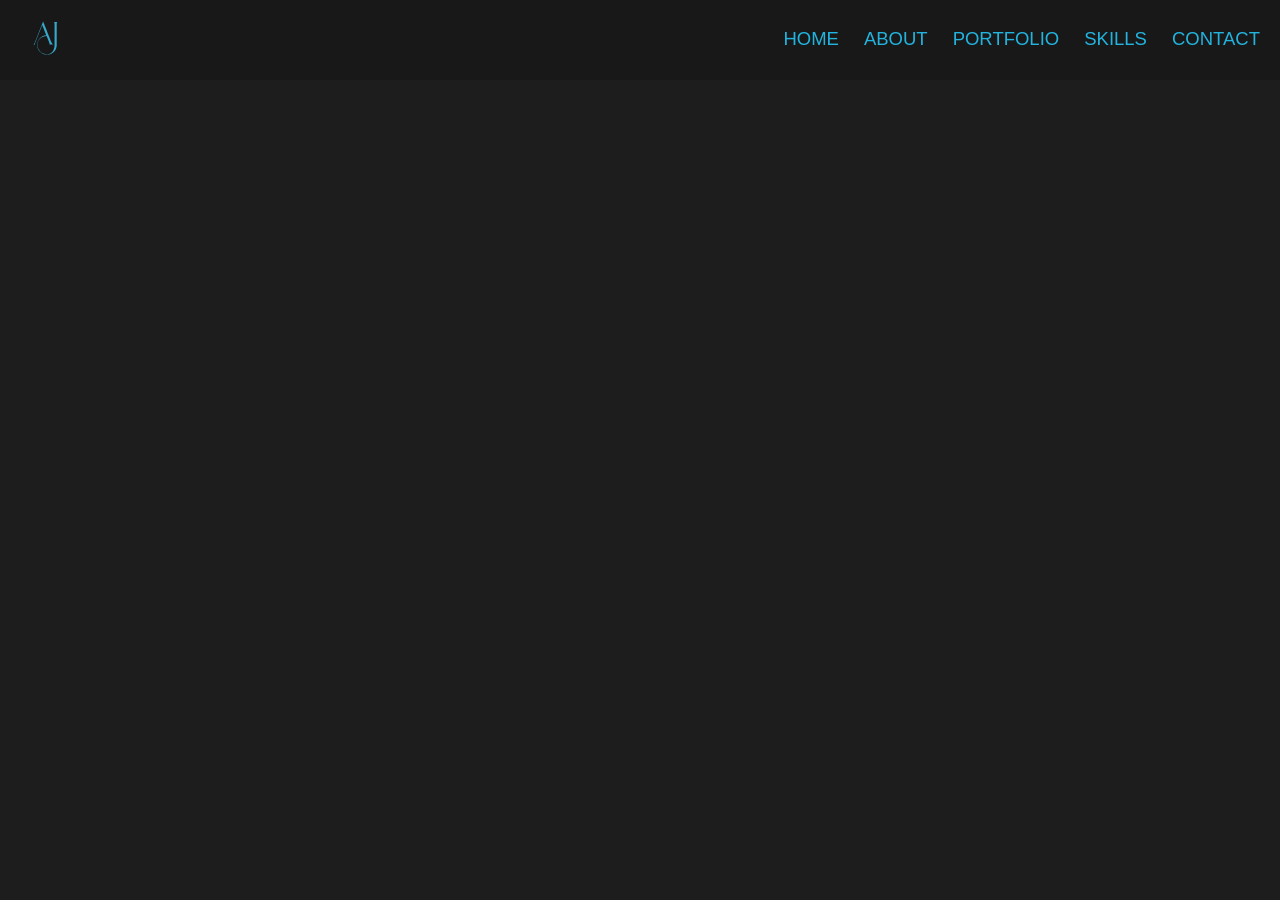
==== index.html @ 7eaf27fd "Update portfolio" ====
<!doctype html><html lang="en"><head><meta charset="utf-8"/><link rel="icon" href="/logo.svg"/><meta name="viewport" content="width=device-width,initial-scale=1"/><meta name="theme-color" content="#000000"/><meta name="description" content="Web site created using React"/><title>Ajrass Porfolio</title><script defer="defer" src="/static/js/main.6102c39d.js"></script><link href="/static/css/main.7b707c61.css" rel="stylesheet"></head><body><noscript>You need to enable JavaScript to run this app.</noscript><div id="root"></div></body></html>
---- static/css/main.7b707c61.css ----
@import url(https://fonts.googleapis.com/css2?family=Roboto+Slab:wght@500&display=swap);:root{--theme-backgroung-color:#1d1d1d;--theme-main-color:#23b3df;--theme-sub-text-color:#fff;--theme-nav-background-color:#181818}*{box-sizing:border-box;font-family:Roboto,sans-serif;margin:0;padding:0;scroll-behavior:smooth}html{font-size:62.5%}body,html{height:100%}body{background:#1d1d1d;background:var(--theme-backgroung-color)}#root{height:100%}.home{align-items:center;flex-direction:column;height:100%;position:relative}.home,.home__text-wrapper{display:flex;justify-content:center}.home__text-wrapper h1{animation:typingEffectAnimation 2.5s steps(30);color:var(--theme-main-color);font-size:8rem;font-weight:500;line-height:10rem;margin:0;overflow:hidden;position:relative;white-space:nowrap}.home__contact-me{display:flex;justify-content:center;margin-top:15px}.home__contact-me button{background:#0000;border:1.5px solid var(--theme-main-color);border-radius:4px;color:var(--theme-main-color);cursor:pointer;font-size:2rem;font-weight:500;padding:10px 70px}.home__contact-me button:hover{background:var(--theme-main-color);color:#000}@media only screen and (max-width:550px){.home__text-wrapper h1{font-size:3rem;line-height:5rem}}@media only screen and (min-width:551px)and (max-width:768px){.home__text-wrapper h1{font-size:4rem;line-height:6rem}}@media only screen and (min-width:769px)and (max-width:990px){.home__text-wrapper h1{font-size:6rem;line-height:8rem}}@keyframes typingEffectAnimation{0%{width:0}to{width:100%}}.wrapper{align-items:center;display:flex;padding:20px}.wrapper h2{display:flex;flex-grow:1;font-size:36px;font-weight:600;letter-spacing:1.5px;line-height:1rem}.wrapper h2,.wrapper span svg{color:var(--theme-main-color)}.about__content{display:flex;gap:20px;padding:20px;width:100%}.about__content__personalWrapper,.about__content__servicesWrapper{width:50%}.about__content__personalWrapper h3{color:var(--theme-main-color);font-size:2.8rem;font-weight:700;margin-bottom:10px}.about__content__personalWrapper p{color:var(--theme-sub-text-color);font-size:2.2rem;line-height:1.65;padding-bottom:20px;text-align:justify}.about__content__personalWrapper a{display:flex;justify-content:center;margin-bottom:2rem;margin-top:15px;text-decoration:none}.about__content__personalWrapper a button{background:#0000;border:1.5px solid var(--theme-main-color);border-radius:4px;color:var(--theme-main-color);cursor:pointer;font-size:2rem;font-weight:500;padding:10px 70px}.about__content__personalWrapper a button:hover{background:var(--theme-main-color);color:#000}.about__content__personalWrapper ul>li{line-height:1rem;margin-bottom:15px}.about__content__personalWrapper ul>li span.title,.about__content__personalWrapper ul>li span.value{border-bottom:2px solid var(--theme-main-color);color:var(--theme-sub-text-color);display:inline-block;font-size:18px;font-weight:700;letter-spacing:.5px;margin-right:16px;padding-bottom:5px;position:relative}.about__content__personalWrapper ul>li span.value{border:none}.about__content__servicesWrapper{align-items:center;display:flex;justify-content:center}.about__content__servicesWrapper__innerContent{animation:rotation 10s linear 1s infinite;background:radial-gradient(180px,var(--theme-main-color),#0000 90%);border-radius:50%;height:350px;position:relative;width:350px}.about__content__servicesWrapper__innerContent div:first-child{left:41%;position:absolute;top:-9%}.about__content__servicesWrapper__innerContent div:nth-child(2){position:absolute;right:-8%;top:41.5%}.about__content__servicesWrapper__innerContent div:nth-child(3){bottom:-10%;left:41%;position:absolute}.about__content__servicesWrapper__innerContent div:nth-child(4){left:-8%;position:absolute;top:41%}@keyframes rotation{to{transform:rotate(1turn)}}@media only screen and (max-width:768px){.about__content{flex-direction:column}.about__content__personalWrapper,.about__content__servicesWrapper{width:100%}.about__content__personalWrapper p{font-size:2rem}.about__content__servicesWrapper{margin:20px 0}.about__content__servicesWrapper__innerContent{background:radial-gradient(120px,var(--theme-main-color),#0000 120%);height:200px;width:200px}.about__content__servicesWrapper__innerContent div:first-child{left:38%;position:absolute;top:-25%}.about__content__servicesWrapper__innerContent div:nth-child(2){position:absolute;right:-21%;top:40%}.about__content__servicesWrapper__innerContent div:nth-child(3){bottom:-22%;left:40%;position:absolute}.about__content__servicesWrapper__innerContent div:nth-child(4){left:-22%;position:absolute;top:40%}}.social-footer{display:flex;gap:10px;justify-content:center;list-style:none;margin-top:2rem;padding-bottom:1rem}.social-footer li a{background-color:#333;border-radius:50%;display:block;padding:8px;transition:background-color .5s ease}.social-footer li a:hover{background-color:#555}.social-footer li a:hover svg{width:115%}.skills__content-wrapper{display:flex;gap:20px;padding:20px}.skills__content-wrapper__inner-content{align-items:center;display:flex;flex:1 1;flex-direction:column}.skills__content-wrapper__inner-content__category-text{border-bottom:2px solid var(--theme-main-color);color:var(--theme-main-color);display:inline-block;font-size:22px;font-weight:700;letter-spacing:.5px;line-height:1rem;padding:5px 10px;position:relative;text-transform:uppercase}.skills__content-wrapper__inner-content__category-text:after,.skills__content-wrapper__inner-content__category-text:before{background-color:var(--theme-main-color);bottom:-1px;content:"";height:5px;position:absolute;width:2px}.skills__content-wrapper__inner-content__category-text:before{left:0}.skills__content-wrapper__inner-content__category-text:after{right:0}.skills__content-wrapper__inner-content div{width:100%}.skills__content-wrapper__inner-content .progressbar-wrapper{padding-top:50px}.skills__content-wrapper__inner-content .progressbar-wrapper p{color:var(--theme-sub-text-color);font-size:1.6rem;font-weight:500;margin:0 0 10px;text-transform:uppercase}@media only screen and (max-width:768px){.skills__content-wrapper{flex-direction:column}.progressbar-container{margin-bottom:20px}}.contact__content{padding:20px}.contact__content__header-text{color:var(--theme-sub-text-color);display:inline-block;font-size:22px;font-weight:600;letter-spacing:.5px;line-height:1em;padding:5px 10px;position:relative;text-align:justify}.contact__content__form{margin-top:30px;text-align:center}.contact__content__form__controlswrapper{grid-gap:40px;display:grid;gap:40px;grid-template-columns:repeat(2,1fr);margin-bottom:30px}.contact__content__form__controlswrapper div{position:relative}.contact__content__form__controlswrapper div .inputDescription,.contact__content__form__controlswrapper div .inputEmail,.contact__content__form__controlswrapper div .inputName{background-color:#0000;border:2px solid var(--theme-main-color);color:var(--theme-sub-text-color);padding:16px 12px;position:relative;transition:all .5s ease;width:100%}.contact__content__form__controlswrapper div .inputDescription{padding-top:24px}.contact__content__form__controlswrapper div .descriptionLabel,.contact__content__form__controlswrapper div .emailLabel,.contact__content__form__controlswrapper div .nameLabel{color:var(--theme-sub-text-color);font-size:16px;font-weight:500;left:12px;position:absolute;top:7px;transition:all .2s ease}.contact__content__form__controlswrapper div .inputDescription:focus,.contact__content__form__controlswrapper div .inputEmail:focus,.contact__content__form__controlswrapper div .inputName:focus{outline:none}.contact__content__form__controlswrapper div .inputDescription:focus+.descriptionLabel,.contact__content__form__controlswrapper div .inputDescription:valid+.descriptionLabel,.contact__content__form__controlswrapper div .inputEmail:focus+.emailLabel,.contact__content__form__controlswrapper div .inputEmail:valid+.emailLabel,.contact__content__form__controlswrapper div .inputName:focus+.nameLabel,.contact__content__form__controlswrapper div .inputName:valid+.nameLabel{font-size:18px;left:0;top:-25px}.contact__content button{background:#0000;border:1.5px solid var(--theme-main-color);border-radius:4px;color:var(--theme-main-color);cursor:pointer;font-size:2rem;font-weight:500;padding:10px 70px}.contact__content button:hover{background:var(--theme-main-color);color:#000}@media only screen and (max-width:768px){.contact__content__form__controlswrapper{grid-template-columns:repeat(1,1fr)}}.portfolio__content{padding:20px;width:100%}.portfolio__content__filter{display:inline-block;margin:0 auto}.portfolio__content__filter li{color:var(--theme-main-color);cursor:pointer;display:inline-block;font-size:16px;overflow:hidden;padding:12px 20px;position:relative;text-transform:uppercase;transition:all .5s ease}.portfolio__content__filter li.active{background:var(--theme-main-color);border-radius:25px;color:var(--theme-sub-text-color);font-weight:600}.portfolio__content__cards{grid-gap:1rem;display:grid;gap:1rem;grid-auto-rows:auto;grid-template-columns:repeat(3,1fr);margin-top:10px}.portfolio__content__cards__item{cursor:pointer;height:366px;position:relative}.portfolio__content__cards__item__img-wrapper{height:100%}.portfolio__content__cards__item__img-wrapper img{height:inherit;object-fit:cover;width:100%}.portfolio__content__cards__item .overlay{background-color:var(--theme-main-color);bottom:0;height:100%;left:0;opacity:.15;position:absolute;right:0;top:0;transition:.5s ease;width:100%}.portfolio__content__cards__item .overlay div{display:flex;flex-direction:column;height:95%;left:50%;position:absolute;text-align:center;top:50%;transform:translate(-50%,-50%);width:95%}.portfolio__content__cards__item .overlay div h4{animation:typingEffect 1s steps(30);color:#000;font-size:4rem;margin:0;overflow:hidden;position:relative;white-space:nowrap}.portfolio__content__cards__item .overlay div p{font-size:1.5rem;margin-top:1rem;text-align:justify}.portfolio__content__cards__item .overlay div a{background:#0000;border:1.5px solid #000;border-radius:4px;color:#000;cursor:pointer;font-size:2rem;font-weight:500;margin-top:16px;padding:10px 70px;text-decoration:none}.portfolio__content__cards__item .overlay div a:hover{background:#000;color:var(--theme-main-color)}.portfolio__content__cards__item .overlay div ul{display:flex;justify-content:space-around;list-style:none;margin:1.5rem 0}.portfolio__content__cards__item .overlay div ul li{border:1.5px solid #000;border-radius:2px;padding:4px 8px}.portfolio__content__cards__item:hover .overlay{opacity:.85}@keyframes typingEffect{0%{width:0}to{width:100%}}@media only screen and (max-width:480px){.portfolio__content__filter>li{font-size:11px}.portfolio__content__cards{grid-template-columns:repeat(1,1fr)}}@media only screen and (min-width:481px)and (max-width:970px){.portfolio__content__filter>li{font-size:14px}.portfolio__content__cards{grid-template-columns:repeat(2,1fr)}.portfolio__content__cards__item .overlay div>h4{font-size:2.5rem}}.navbar{background-color:var(--theme-nav-background-color);font-size:1.2rem;height:80px;justify-content:center;position:-webkit-sticky;position:sticky;z-index:1}.navbar,.navbar__container{align-items:center;display:flex}.navbar__container{flex:1 1;height:inherit;padding-right:20px;width:100%}.navbar__container__logo{color:var(--theme-main-color);cursor:pointer}.navbar__container__logo img{height:90px;width:90px}.navbar__container__menu{display:flex;list-style:none;text-align:center}.navbar__container__menu__item{font-size:1.85rem;line-height:40px;margin-right:1.5rem}.navbar__container__menu__item:after{background:#0000;content:"";display:block;height:3px;transition:all .5s ease;width:0}.navbar__container__menu__item:hover:after{background:var(--theme-main-color);width:100%}.navbar__container__menu__item__links{color:var(--theme-main-color);padding:.5rem;text-decoration:none}.nav-icon{display:none}@media only screen and (max-width:768px){.navbar__container__menu{display:flex;flex-direction:column;justify-content:center;left:-110%;opacity:1;position:absolute;top:80px;transition:all .5s ease;width:100%}.navbar__container__menu.active{background:#181818;left:0;opacity:1}.navbar__container__menu__item{border-bottom:1px solid #282828;margin:0;padding:20px 0}.nav-icon{color:var(--theme-main-color);cursor:pointer;display:block;padding-right:20px}}.App{height:100%}.App__main-page-content{height:calc(100% - 80px)}
/*# sourceMappingURL=main.7b707c61.css.map*/
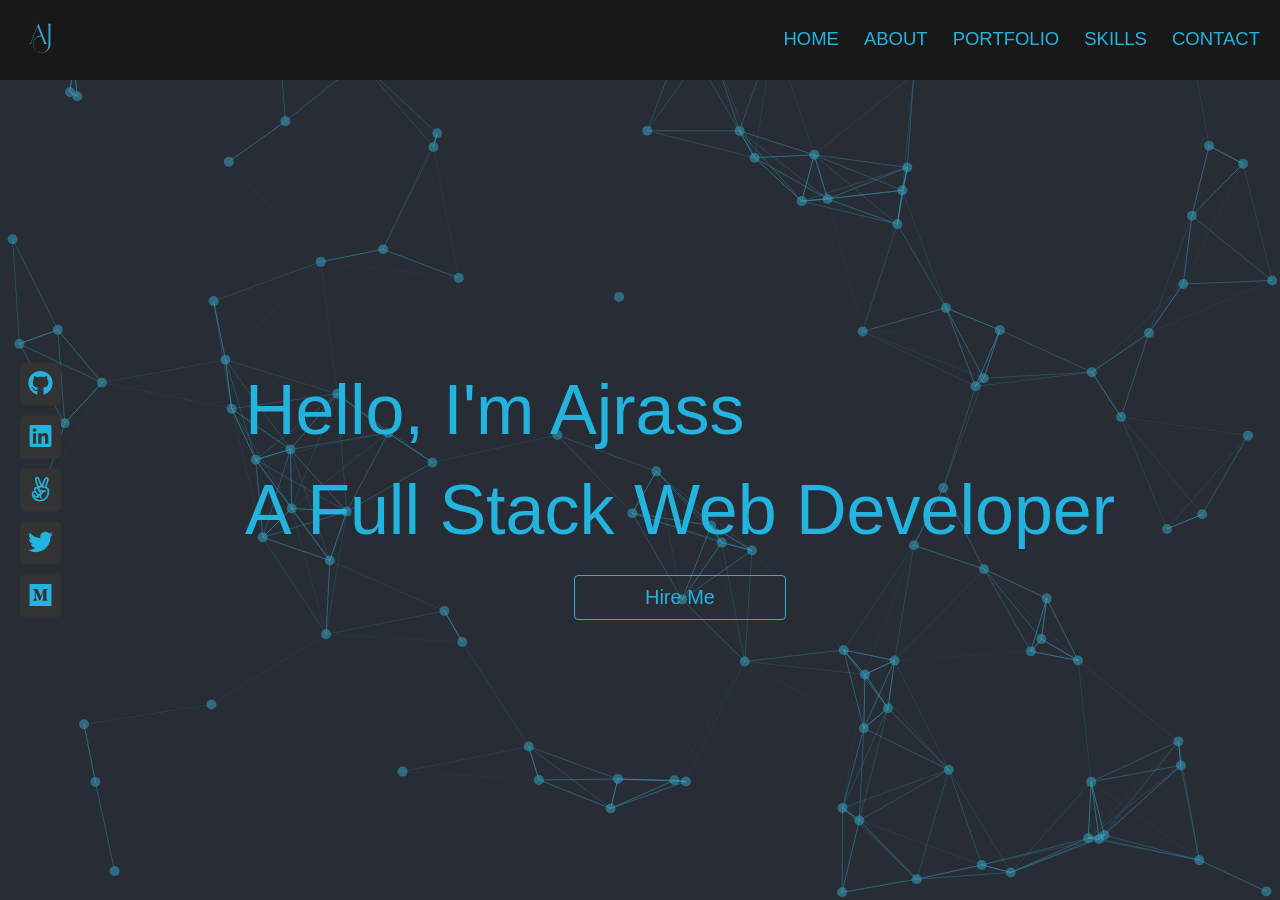
==== commit 824b0f02: "Update social links position" ====
--- a/index.html
+++ b/index.html
@@ -1 +1 @@
-<!doctype html><html lang="en"><head><meta charset="utf-8"/><link rel="icon" href="/logo.svg"/><meta name="viewport" content="width=device-width,initial-scale=1"/><meta name="theme-color" content="#000000"/><meta name="description" content="Web site created using React"/><title>Ajrass Porfolio</title><script defer="defer" src="/static/js/main.6102c39d.js"></script><link href="/static/css/main.7b707c61.css" rel="stylesheet"></head><body><noscript>You need to enable JavaScript to run this app.</noscript><div id="root"></div></body></html>+<!doctype html><html lang="en"><head><meta charset="utf-8"/><link rel="icon" href="/logo.svg"/><meta name="viewport" content="width=device-width,initial-scale=1"/><meta name="theme-color" content="#000000"/><meta name="description" content="Web site created using React"/><title>Ajrass Porfolio</title><script defer="defer" src="/static/js/main.6838949c.js"></script><link href="/static/css/main.86f7b55f.css" rel="stylesheet"></head><body><noscript>You need to enable JavaScript to run this app.</noscript><div id="root"></div></body></html>
--- a/static/css/main.86f7b55f.css
+++ b/static/css/main.86f7b55f.css
@@ -0,0 +1,2 @@
+@import url(https://fonts.googleapis.com/css2?family=Roboto+Slab:wght@500&display=swap);:root{--theme-backgroung-color:#1d1d1d;--theme-main-color:#23b3df;--theme-sub-text-color:#fff;--theme-nav-background-color:#181818}*{box-sizing:border-box;font-family:Roboto,sans-serif;margin:0;padding:0;scroll-behavior:smooth}html{font-size:62.5%}body,html{height:100%}body{background:#1d1d1d;background:var(--theme-backgroung-color)}#root{height:100%}.home{align-items:center;flex-direction:column;height:100%;position:relative}.home,.home__text-wrapper{display:flex;justify-content:center}.home__text-wrapper h1{animation:typingEffectAnimation 2.5s steps(30);color:var(--theme-main-color);font-size:7rem;font-weight:500;line-height:10rem;margin:0;overflow:hidden;position:relative;white-space:nowrap}.home__contact-me{display:flex;justify-content:center;margin-top:15px}.home__contact-me button{background:#0000;border:1.5px solid var(--theme-main-color);border-radius:4px;color:var(--theme-main-color);cursor:pointer;font-size:2rem;font-weight:500;padding:10px 70px}.home__contact-me button:hover{background:var(--theme-main-color);color:#000}@media only screen and (max-width:550px){.home__text-wrapper h1{font-size:2.8rem;line-height:5rem}}@media only screen and (min-width:551px)and (max-width:768px){.home__text-wrapper h1{font-size:4rem;line-height:6rem}}@media only screen and (min-width:769px)and (max-width:990px){.home__text-wrapper h1{font-size:5.4rem;line-height:8rem}}@keyframes typingEffectAnimation{0%{width:0}to{width:100%}}.wrapper{align-items:center;display:flex;padding:20px}.wrapper h2{display:flex;flex-grow:1;font-size:36px;font-weight:600;letter-spacing:1.5px;line-height:1rem}.wrapper h2,.wrapper span svg{color:var(--theme-main-color)}.about__content{display:flex;gap:20px;padding:20px;width:100%}.about__content__personalWrapper,.about__content__servicesWrapper{width:50%}.about__content__personalWrapper h3{color:var(--theme-main-color);font-size:2.8rem;font-weight:700;margin-bottom:10px}.about__content__personalWrapper p{color:var(--theme-sub-text-color);font-size:2.2rem;line-height:1.65;padding-bottom:20px;text-align:justify}.about__content__personalWrapper a{display:flex;justify-content:center;margin-bottom:2rem;margin-top:15px;text-decoration:none}.about__content__personalWrapper a button{background:#0000;border:1.5px solid var(--theme-main-color);border-radius:4px;color:var(--theme-main-color);cursor:pointer;font-size:2rem;font-weight:500;padding:10px 70px}.about__content__personalWrapper a button:hover{background:var(--theme-main-color);color:#000}.about__content__personalWrapper ul>li{line-height:1rem;margin-bottom:15px}.about__content__personalWrapper ul>li span.title,.about__content__personalWrapper ul>li span.value{border-bottom:2px solid var(--theme-main-color);color:var(--theme-sub-text-color);display:inline-block;font-size:18px;font-weight:700;letter-spacing:.5px;margin-right:16px;padding-bottom:5px;position:relative}.about__content__personalWrapper ul>li span.value{border:none}.about__content__servicesWrapper{align-items:center;display:flex;justify-content:center;padding:2.5rem}.about__content__servicesWrapper__innerContent{animation:rotation 10s linear 1s infinite;background:radial-gradient(180px,var(--theme-main-color),#0000 90%);border-radius:50%;height:350px;position:relative;width:350px}.about__content__servicesWrapper__innerContent div:first-child{left:41%;position:absolute;top:-9%}.about__content__servicesWrapper__innerContent div:nth-child(2){position:absolute;right:-8%;top:41.5%}.about__content__servicesWrapper__innerContent div:nth-child(3){bottom:-10%;left:41%;position:absolute}.about__content__servicesWrapper__innerContent div:nth-child(4){left:-8%;position:absolute;top:41%}@keyframes rotation{to{transform:rotate(1turn)}}@media only screen and (max-width:768px){.about__content{flex-direction:column}.about__content__personalWrapper,.about__content__servicesWrapper{width:100%}.about__content__personalWrapper p{font-size:2rem}.about__content__personalWrapper h3{font-size:2.5rem}.about__content__servicesWrapper{margin:20px 0}.about__content__servicesWrapper__innerContent{background:radial-gradient(120px,var(--theme-main-color),#0000 120%);height:200px;width:200px}.about__content__servicesWrapper__innerContent div:first-child{left:38%;position:absolute;top:-25%}.about__content__servicesWrapper__innerContent div:nth-child(2){position:absolute;right:-21%;top:40%}.about__content__servicesWrapper__innerContent div:nth-child(3){bottom:-22%;left:40%;position:absolute}.about__content__servicesWrapper__innerContent div:nth-child(4){left:-22%;position:absolute;top:40%}}.skills__content-wrapper{display:flex;gap:20px;padding:20px}.skills__content-wrapper__inner-content{align-items:center;display:flex;flex:1 1;flex-direction:column}.skills__content-wrapper__inner-content__category-text{border-bottom:2px solid var(--theme-main-color);color:var(--theme-main-color);display:inline-block;font-size:22px;font-weight:700;letter-spacing:.5px;line-height:1rem;padding:5px 10px;position:relative;text-transform:uppercase}.skills__content-wrapper__inner-content__category-text:after,.skills__content-wrapper__inner-content__category-text:before{background-color:var(--theme-main-color);bottom:-1px;content:"";height:5px;position:absolute;width:2px}.skills__content-wrapper__inner-content__category-text:before{left:0}.skills__content-wrapper__inner-content__category-text:after{right:0}.skills__content-wrapper__inner-content div{width:100%}.skills__content-wrapper__inner-content .progressbar-wrapper{padding-top:50px}.skills__content-wrapper__inner-content .progressbar-wrapper p{color:var(--theme-sub-text-color);font-size:1.6rem;font-weight:500;margin:0 0 10px;text-transform:uppercase}@media only screen and (max-width:768px){.skills__content-wrapper{flex-direction:column}.progressbar-container{margin-bottom:20px}}.contact__content{padding:20px}.contact__content__header-text{color:var(--theme-sub-text-color);display:inline-block;font-size:22px;font-weight:600;letter-spacing:.5px;line-height:1em;padding:5px 10px;position:relative;text-align:justify}.contact__content__form{margin-top:30px;text-align:center}.contact__content__form__controlswrapper{grid-gap:40px;display:grid;gap:40px;grid-template-columns:repeat(2,1fr);margin-bottom:30px}.contact__content__form__controlswrapper div{position:relative}.contact__content__form__controlswrapper div .inputDescription,.contact__content__form__controlswrapper div .inputEmail,.contact__content__form__controlswrapper div .inputName{background-color:#0000;border:2px solid var(--theme-main-color);color:var(--theme-sub-text-color);padding:16px 12px;position:relative;transition:all .5s ease;width:100%}.contact__content__form__controlswrapper div .inputDescription{padding-top:24px}.contact__content__form__controlswrapper div .descriptionLabel,.contact__content__form__controlswrapper div .emailLabel,.contact__content__form__controlswrapper div .nameLabel{color:var(--theme-sub-text-color);font-size:16px;font-weight:500;left:12px;position:absolute;top:7px;transition:all .2s ease}.contact__content__form__controlswrapper div .inputDescription:focus,.contact__content__form__controlswrapper div .inputEmail:focus,.contact__content__form__controlswrapper div .inputName:focus{outline:none}.contact__content__form__controlswrapper div .inputDescription:focus+.descriptionLabel,.contact__content__form__controlswrapper div .inputDescription:valid+.descriptionLabel,.contact__content__form__controlswrapper div .inputEmail:focus+.emailLabel,.contact__content__form__controlswrapper div .inputEmail:valid+.emailLabel,.contact__content__form__controlswrapper div .inputName:focus+.nameLabel,.contact__content__form__controlswrapper div .inputName:valid+.nameLabel{font-size:18px;left:0;top:-25px}.contact__content button{background:#0000;border:1.5px solid var(--theme-main-color);border-radius:4px;color:var(--theme-main-color);cursor:pointer;font-size:2rem;font-weight:500;padding:10px 70px}.contact__content button:hover{background:var(--theme-main-color);color:#000}@media only screen and (max-width:768px){.contact__content__form__controlswrapper{grid-template-columns:repeat(1,1fr)}}.portfolio__content{padding:20px;width:100%}.portfolio__content__filter{display:inline-block;margin:0 auto}.portfolio__content__filter li{color:var(--theme-main-color);cursor:pointer;display:inline-block;font-size:16px;overflow:hidden;padding:12px 20px;position:relative;text-transform:uppercase;transition:all .5s ease}.portfolio__content__filter li.active{background:var(--theme-main-color);border-radius:25px;color:var(--theme-sub-text-color);font-weight:600}.portfolio__content__cards{grid-gap:1rem;display:grid;gap:1rem;grid-auto-rows:auto;grid-template-columns:repeat(3,1fr);margin-top:10px}.portfolio__content__cards__item{cursor:pointer;height:366px;position:relative}.portfolio__content__cards__item__img-wrapper{height:100%}.portfolio__content__cards__item__img-wrapper img{height:inherit;object-fit:cover;width:100%}.portfolio__content__cards__item .overlay{background-color:var(--theme-main-color);bottom:0;height:100%;left:0;opacity:.15;position:absolute;right:0;top:0;transition:.5s ease;width:100%}.portfolio__content__cards__item .overlay div{display:flex;flex-direction:column;height:95%;left:50%;position:absolute;text-align:center;top:50%;transform:translate(-50%,-50%);width:95%}.portfolio__content__cards__item .overlay div h4{animation:typingEffect 1s steps(30);color:#000;font-size:4rem;margin:0;overflow:hidden;position:relative;white-space:nowrap}.portfolio__content__cards__item .overlay div p{font-size:1.5rem;margin-top:1rem;text-align:justify}.portfolio__content__cards__item .overlay div a{background:#0000;border:1.5px solid #000;border-radius:4px;color:#000;cursor:pointer;font-size:2rem;font-weight:500;margin-top:16px;padding:10px 70px;text-decoration:none}.portfolio__content__cards__item .overlay div a:hover{background:#000;color:var(--theme-main-color)}.portfolio__content__cards__item .overlay div ul{display:flex;justify-content:space-around;list-style:none;margin:1.5rem 0}.portfolio__content__cards__item .overlay div ul li{border:1.5px solid #000;border-radius:2px;padding:4px 8px}.portfolio__content__cards__item:hover .overlay{opacity:.85}@keyframes typingEffect{0%{width:0}to{width:100%}}@media only screen and (max-width:480px){.portfolio__content__filter>li{font-size:11px}.portfolio__content__cards{grid-template-columns:repeat(1,1fr)}}@media only screen and (min-width:481px)and (max-width:970px){.portfolio__content__filter>li{font-size:14px}.portfolio__content__cards{grid-template-columns:repeat(2,1fr)}.portfolio__content__cards__item .overlay div>h4{font-size:2.5rem}}.navbar{background-color:var(--theme-nav-background-color);font-size:1.2rem;height:80px;justify-content:center;left:0;position:fixed;right:0;z-index:1}.navbar,.navbar__container{align-items:center;display:flex}.navbar__container{flex:1 1;height:inherit;padding-right:20px;width:100%}.navbar__container__logo{color:var(--theme-main-color);cursor:pointer}.navbar__container__logo img{height:80px;width:80px}.navbar__container__menu{display:flex;list-style:none;text-align:center}.navbar__container__menu__item{font-size:1.85rem;line-height:40px;margin-right:1.5rem}.navbar__container__menu__item:after{background:#0000;content:"";display:block;height:3px;transition:all .5s ease;width:0}.navbar__container__menu__item:hover:after{background:var(--theme-main-color);width:100%}.navbar__container__menu__item__links{color:var(--theme-main-color);padding:.5rem;text-decoration:none}.nav-icon{display:none}@media only screen and (max-width:768px){.navbar__container__menu{display:flex;flex-direction:column;justify-content:center;left:-110%;opacity:1;position:absolute;top:80px;transition:all .5s ease;width:100%}.navbar__container__menu.active{background:#181818;left:0;opacity:1}.navbar__container__menu__item{border-bottom:1px solid #282828;margin:0;padding:20px 0}.nav-icon{color:var(--theme-main-color);cursor:pointer;display:block;padding-right:20px}}.social-footer{display:flex;flex-direction:column;gap:10px;justify-content:center;left:20px;list-style:none;position:fixed;top:calc(50% + 40px);transform:translateY(-50%);transition:top .5s ease,left .5s ease,flex-direction .5s ease,transform .5s ease}.social-footer li a{background-color:#333;border-radius:5px;display:block;padding:8px;transition:background-color .5s ease}.social-footer li a:hover{background-color:#555}.social-footer li a:hover svg{width:115%}@media only screen and (max-width:768px){.social-footer{flex-direction:row;gap:4px;left:50%;top:24px;transform:translateX(-50%);width:70%;z-index:20}.social-footer li a{background-color:#0000;opacity:.5;padding:0}.social-footer li a:hover{background-color:#0000;opacity:1}}.App{height:100%}.App__main-page-content{height:calc(100% - 80px);left:80px;position:absolute;top:80px;width:calc(100% - 80px)}@media only screen and (max-width:768px){.App__main-page-content{left:0;width:100%}}
+/*# sourceMappingURL=main.86f7b55f.css.map*/
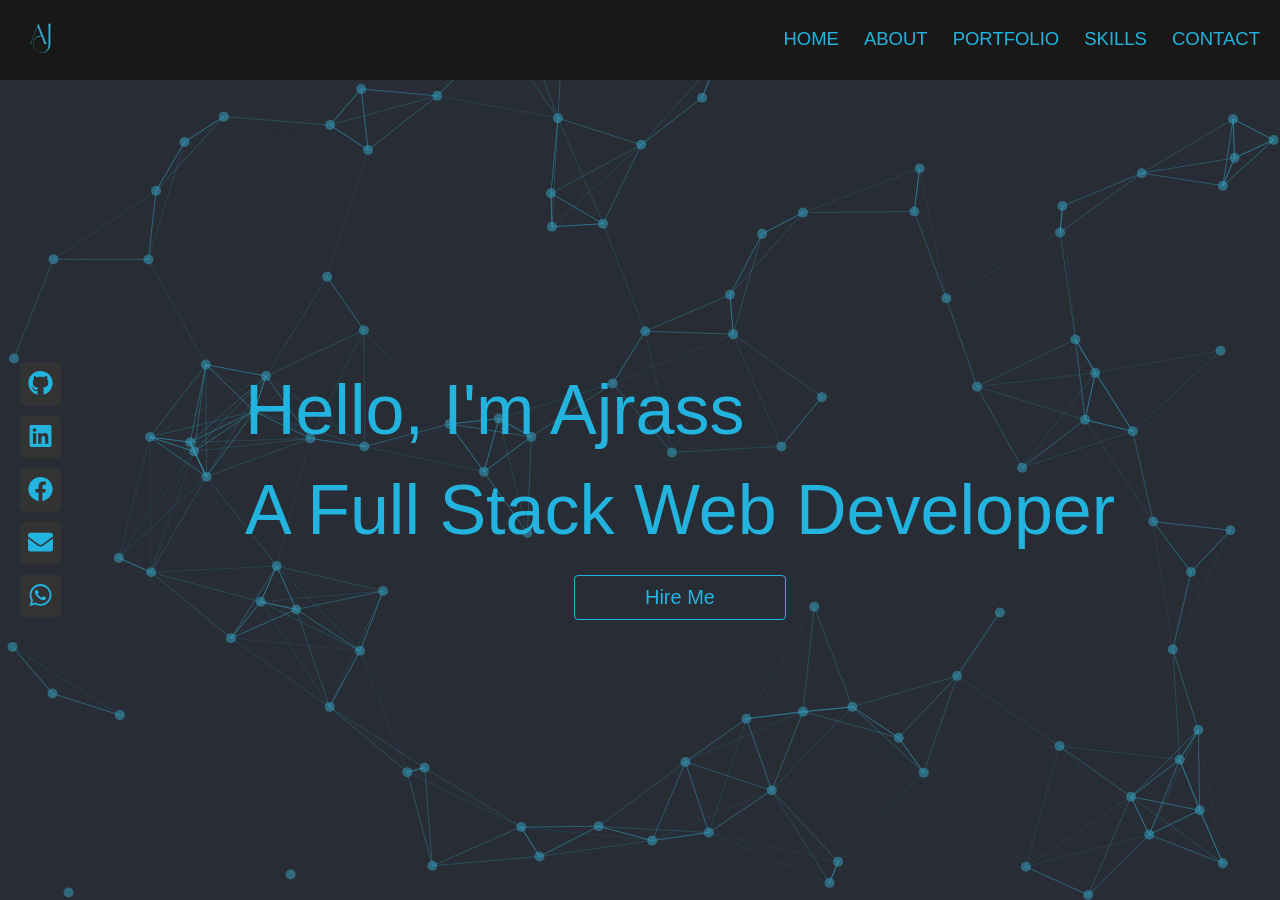
==== commit 14408045: "Add animated logo" ====
--- a/index.html
+++ b/index.html
@@ -1 +1 @@
-<!doctype html><html lang="en"><head><meta charset="utf-8"/><link rel="icon" href="/logo.svg"/><meta name="viewport" content="width=device-width,initial-scale=1"/><meta name="theme-color" content="#000000"/><meta name="description" content="Web site created using React"/><title>Ajrass Porfolio</title><script defer="defer" src="/static/js/main.6838949c.js"></script><link href="/static/css/main.86f7b55f.css" rel="stylesheet"></head><body><noscript>You need to enable JavaScript to run this app.</noscript><div id="root"></div></body></html>+<!doctype html><html lang="en"><head><meta charset="utf-8"/><link rel="icon" href="/logo.svg"/><meta name="viewport" content="width=device-width,initial-scale=1"/><meta name="theme-color" content="#000000"/><meta name="description" content="Web site created using React"/><title>Ajrass Porfolio</title><script defer="defer" src="/static/js/main.0c020963.js"></script><link href="/static/css/main.592da5e9.css" rel="stylesheet"></head><body><noscript>You need to enable JavaScript to run this app.</noscript><div id="root"></div></body></html>
--- a/static/css/main.592da5e9.css
+++ b/static/css/main.592da5e9.css
@@ -0,0 +1,2 @@
+@import url(https://fonts.googleapis.com/css2?family=Roboto+Slab:wght@500&display=swap);:root{--theme-backgroung-color:#1d1d1d;--theme-main-color:#23b3df;--theme-sub-text-color:#fff;--theme-nav-background-color:#181818}*{box-sizing:border-box;font-family:Roboto,sans-serif;margin:0;padding:0;scroll-behavior:smooth}html{font-size:62.5%}body,html{height:100%}body{background:#1d1d1d;background:var(--theme-backgroung-color)}#root{height:100%}.home{align-items:center;flex-direction:column;height:100%;position:relative}.home,.home__text-wrapper{display:flex;justify-content:center}.home__text-wrapper h1{animation:typingEffectAnimation 2.5s steps(30);color:var(--theme-main-color);font-size:7rem;font-weight:500;line-height:10rem;margin:0;overflow:hidden;position:relative;white-space:nowrap}.home__contact-me{display:flex;justify-content:center;margin-top:15px}.home__contact-me button{background:#0000;border:1.5px solid var(--theme-main-color);border-radius:4px;color:var(--theme-main-color);cursor:pointer;font-size:2rem;font-weight:500;padding:10px 70px}.home__contact-me button:hover{background:var(--theme-main-color);color:#000}@media only screen and (max-width:550px){.home__text-wrapper h1{font-size:2.8rem;line-height:5rem}}@media only screen and (min-width:551px)and (max-width:768px){.home__text-wrapper h1{font-size:4rem;line-height:6rem}}@media only screen and (min-width:769px)and (max-width:990px){.home__text-wrapper h1{font-size:5.4rem;line-height:8rem}}@keyframes typingEffectAnimation{0%{width:0}to{width:100%}}.wrapper{align-items:center;display:flex;padding:20px}.wrapper h2{display:flex;flex-grow:1;font-size:36px;font-weight:600;letter-spacing:1.5px;line-height:1rem}.wrapper h2,.wrapper span svg{color:var(--theme-main-color)}.about__content{display:flex;gap:20px;padding:20px;width:100%}.about__content__personalWrapper,.about__content__servicesWrapper{width:50%}.about__content__personalWrapper h3{color:var(--theme-main-color);font-size:2.8rem;font-weight:700;margin-bottom:10px}.about__content__personalWrapper p{color:var(--theme-sub-text-color);font-size:2.2rem;line-height:1.65;padding-bottom:20px;text-align:justify}.about__content__personalWrapper a{display:flex;justify-content:center;margin-bottom:2rem;margin-top:15px;text-decoration:none}.about__content__personalWrapper a button{background:#0000;border:1.5px solid var(--theme-main-color);border-radius:4px;color:var(--theme-main-color);cursor:pointer;font-size:2rem;font-weight:500;padding:10px 70px}.about__content__personalWrapper a button:hover{background:var(--theme-main-color);color:#000}.about__content__personalWrapper ul>li{line-height:1rem;margin-bottom:15px}.about__content__personalWrapper ul>li span.title,.about__content__personalWrapper ul>li span.value{border-bottom:2px solid var(--theme-main-color);color:var(--theme-sub-text-color);display:inline-block;font-size:18px;font-weight:700;letter-spacing:.5px;margin-right:16px;padding-bottom:5px;position:relative}.about__content__personalWrapper ul>li span.value{border:none}.about__content__servicesWrapper{align-items:center;display:flex;justify-content:center;padding:2.5rem}.about__content__servicesWrapper__innerContent{animation:rotation 10s linear 1s infinite;background:radial-gradient(180px,var(--theme-main-color),#0000 90%);border-radius:50%;height:350px;position:relative;width:350px}.about__content__servicesWrapper__innerContent div:first-child{left:41%;position:absolute;top:-9%}.about__content__servicesWrapper__innerContent div:nth-child(2){position:absolute;right:-8%;top:41.5%}.about__content__servicesWrapper__innerContent div:nth-child(3){bottom:-10%;left:41%;position:absolute}.about__content__servicesWrapper__innerContent div:nth-child(4){left:-8%;position:absolute;top:41%}@keyframes rotation{to{transform:rotate(1turn)}}@media only screen and (max-width:768px){.about__content{flex-direction:column}.about__content__personalWrapper,.about__content__servicesWrapper{width:100%}.about__content__personalWrapper p{font-size:2rem}.about__content__personalWrapper h3{font-size:2.5rem}.about__content__servicesWrapper{margin:20px 0}.about__content__servicesWrapper__innerContent{background:radial-gradient(120px,var(--theme-main-color),#0000 120%);height:200px;width:200px}.about__content__servicesWrapper__innerContent div:first-child{left:38%;position:absolute;top:-25%}.about__content__servicesWrapper__innerContent div:nth-child(2){position:absolute;right:-21%;top:40%}.about__content__servicesWrapper__innerContent div:nth-child(3){bottom:-22%;left:40%;position:absolute}.about__content__servicesWrapper__innerContent div:nth-child(4){left:-22%;position:absolute;top:40%}}.skills__content-wrapper{display:flex;gap:20px;padding:20px}.skills__content-wrapper__inner-content{align-items:center;display:flex;flex:1 1;flex-direction:column}.skills__content-wrapper__inner-content__category-text{border-bottom:2px solid var(--theme-main-color);color:var(--theme-main-color);display:inline-block;font-size:22px;font-weight:700;letter-spacing:.5px;line-height:1rem;padding:5px 10px;position:relative;text-transform:uppercase}.skills__content-wrapper__inner-content__category-text:after,.skills__content-wrapper__inner-content__category-text:before{background-color:var(--theme-main-color);bottom:-1px;content:"";height:5px;position:absolute;width:2px}.skills__content-wrapper__inner-content__category-text:before{left:0}.skills__content-wrapper__inner-content__category-text:after{right:0}.skills__content-wrapper__inner-content div{width:100%}.skills__content-wrapper__inner-content .progressbar-wrapper{padding-top:50px}.skills__content-wrapper__inner-content .progressbar-wrapper p{color:var(--theme-sub-text-color);font-size:1.6rem;font-weight:500;margin:0 0 10px;text-transform:uppercase}@media only screen and (max-width:768px){.skills__content-wrapper{flex-direction:column}.progressbar-container{margin-bottom:20px}}.contact__content{padding:20px}.contact__content__header-text{color:var(--theme-sub-text-color);display:inline-block;font-size:22px;font-weight:600;letter-spacing:.5px;line-height:1em;padding:5px 10px;position:relative;text-align:justify}.contact__content__form{margin-top:30px;text-align:center}.contact__content__form__controlswrapper{grid-gap:40px;display:grid;gap:40px;grid-template-columns:repeat(2,1fr);margin-bottom:30px}.contact__content__form__controlswrapper div{position:relative}.contact__content__form__controlswrapper div .inputDescription,.contact__content__form__controlswrapper div .inputEmail,.contact__content__form__controlswrapper div .inputName{background-color:#0000;border:2px solid var(--theme-main-color);color:var(--theme-sub-text-color);padding:16px 12px;position:relative;transition:all .5s ease;width:100%}.contact__content__form__controlswrapper div .inputDescription{padding-top:24px}.contact__content__form__controlswrapper div .descriptionLabel,.contact__content__form__controlswrapper div .emailLabel,.contact__content__form__controlswrapper div .nameLabel{color:var(--theme-sub-text-color);font-size:16px;font-weight:500;left:12px;position:absolute;top:7px;transition:all .2s ease}.contact__content__form__controlswrapper div .inputDescription:focus,.contact__content__form__controlswrapper div .inputEmail:focus,.contact__content__form__controlswrapper div .inputName:focus{outline:none}.contact__content__form__controlswrapper div .inputDescription:focus+.descriptionLabel,.contact__content__form__controlswrapper div .inputDescription:valid+.descriptionLabel,.contact__content__form__controlswrapper div .inputEmail:focus+.emailLabel,.contact__content__form__controlswrapper div .inputEmail:valid+.emailLabel,.contact__content__form__controlswrapper div .inputName:focus+.nameLabel,.contact__content__form__controlswrapper div .inputName:valid+.nameLabel{font-size:18px;left:0;top:-25px}.contact__content button{background:#0000;border:1.5px solid var(--theme-main-color);border-radius:4px;color:var(--theme-main-color);cursor:pointer;font-size:2rem;font-weight:500;padding:10px 70px}.contact__content button:hover{background:var(--theme-main-color);color:#000}@media only screen and (max-width:768px){.contact__content__form__controlswrapper{grid-template-columns:repeat(1,1fr)}}.portfolio__content{padding:20px;width:100%}.portfolio__content__filter{display:inline-block;margin:0 auto}.portfolio__content__filter li{color:var(--theme-main-color);cursor:pointer;display:inline-block;font-size:16px;overflow:hidden;padding:12px 20px;position:relative;text-transform:uppercase;transition:all .5s ease}.portfolio__content__filter li.active{background:var(--theme-main-color);border-radius:25px;color:var(--theme-sub-text-color);font-weight:600}.portfolio__content__cards{grid-gap:1rem;display:grid;gap:1rem;grid-auto-rows:auto;grid-template-columns:repeat(3,1fr);margin-top:10px}.portfolio__content__cards__item{cursor:pointer;height:366px;position:relative}.portfolio__content__cards__item__img-wrapper{height:100%}.portfolio__content__cards__item__img-wrapper img{height:inherit;object-fit:cover;width:100%}.portfolio__content__cards__item .overlay{background-color:var(--theme-main-color);bottom:0;height:100%;left:0;opacity:.15;position:absolute;right:0;top:0;transition:.5s ease;width:100%}.portfolio__content__cards__item .overlay div{display:flex;flex-direction:column;height:95%;left:50%;position:absolute;text-align:center;top:50%;transform:translate(-50%,-50%);width:95%}.portfolio__content__cards__item .overlay div h4{animation:typingEffect 1s steps(30);color:#000;font-size:4rem;margin:0;overflow:hidden;position:relative;white-space:nowrap}.portfolio__content__cards__item .overlay div p{font-size:1.5rem;margin-top:1rem;text-align:justify}.portfolio__content__cards__item .overlay div a{background:#0000;border:1.5px solid #000;border-radius:4px;color:#000;cursor:pointer;font-size:2rem;font-weight:500;margin-top:16px;padding:10px 70px;text-decoration:none}.portfolio__content__cards__item .overlay div a:hover{background:#000;color:var(--theme-main-color)}.portfolio__content__cards__item .overlay div ul{display:flex;justify-content:space-around;list-style:none;margin:1.5rem 0}.portfolio__content__cards__item .overlay div ul li{border:1.5px solid #000;border-radius:2px;padding:4px 8px}.portfolio__content__cards__item:hover .overlay{opacity:.85}@keyframes typingEffect{0%{width:0}to{width:100%}}@media only screen and (max-width:480px){.portfolio__content__filter>li{font-size:11px}.portfolio__content__cards{grid-template-columns:repeat(1,1fr)}}@media only screen and (min-width:481px)and (max-width:970px){.portfolio__content__filter>li{font-size:14px}.portfolio__content__cards{grid-template-columns:repeat(2,1fr)}.portfolio__content__cards__item .overlay div>h4{font-size:2.5rem}}.navbar{background-color:var(--theme-nav-background-color);font-size:1.2rem;height:80px;justify-content:center;left:0;position:fixed;right:0;z-index:1}.navbar,.navbar__container{align-items:center;display:flex}.navbar__container{flex:1 1;height:inherit;padding-right:20px;width:100%}.navbar__container__logo{color:var(--theme-main-color);cursor:pointer}.navbar__container__logo img{animation:logoSpin 3s linear infinite;height:80px;width:80px}.navbar__container__menu{display:flex;list-style:none;text-align:center}.navbar__container__menu__item{font-size:1.85rem;line-height:40px;margin-right:1.5rem}.navbar__container__menu__item:after{background:#0000;content:"";display:block;height:3px;transition:all .5s ease;width:0}.navbar__container__menu__item:hover:after{background:var(--theme-main-color);width:100%}.navbar__container__menu__item__links{color:var(--theme-main-color);padding:.5rem;text-decoration:none}.nav-icon{display:none}@keyframes logoSpin{to{transform:rotateY(1turn)}}@media only screen and (max-width:768px){.navbar__container__menu{display:flex;flex-direction:column;justify-content:center;left:-110%;opacity:1;position:absolute;top:80px;transition:all .5s ease;width:100%}.navbar__container__menu.active{background:#181818;left:0;opacity:1}.navbar__container__menu__item{border-bottom:1px solid #282828;margin:0;padding:20px 0}.nav-icon{color:var(--theme-main-color);cursor:pointer;display:block;padding-right:20px}}.social-footer{display:flex;flex-direction:column;gap:10px;justify-content:center;left:20px;list-style:none;position:fixed;top:calc(50% + 40px);transform:translateY(-50%);transition:top .5s ease,left .5s ease,flex-direction .5s ease,transform .5s ease}.social-footer li a{background-color:#333;border-radius:5px;display:block;padding:8px;transition:background-color .5s ease}.social-footer li a:hover{background-color:#555}.social-footer li a:hover svg{width:115%}@media only screen and (max-width:768px){.social-footer{flex-direction:row;gap:4px;left:50%;top:24px;transform:translateX(-50%);width:70%;z-index:20}.social-footer li a{background-color:#0000;opacity:.5;padding:0}.social-footer li a:hover{background-color:#0000;opacity:1}}.App{height:100%}.App__main-page-content{height:calc(100% - 80px);left:80px;position:absolute;top:80px;width:calc(100% - 80px)}@media only screen and (max-width:768px){.App__main-page-content{left:0;width:100%}}
+/*# sourceMappingURL=main.592da5e9.css.map*/
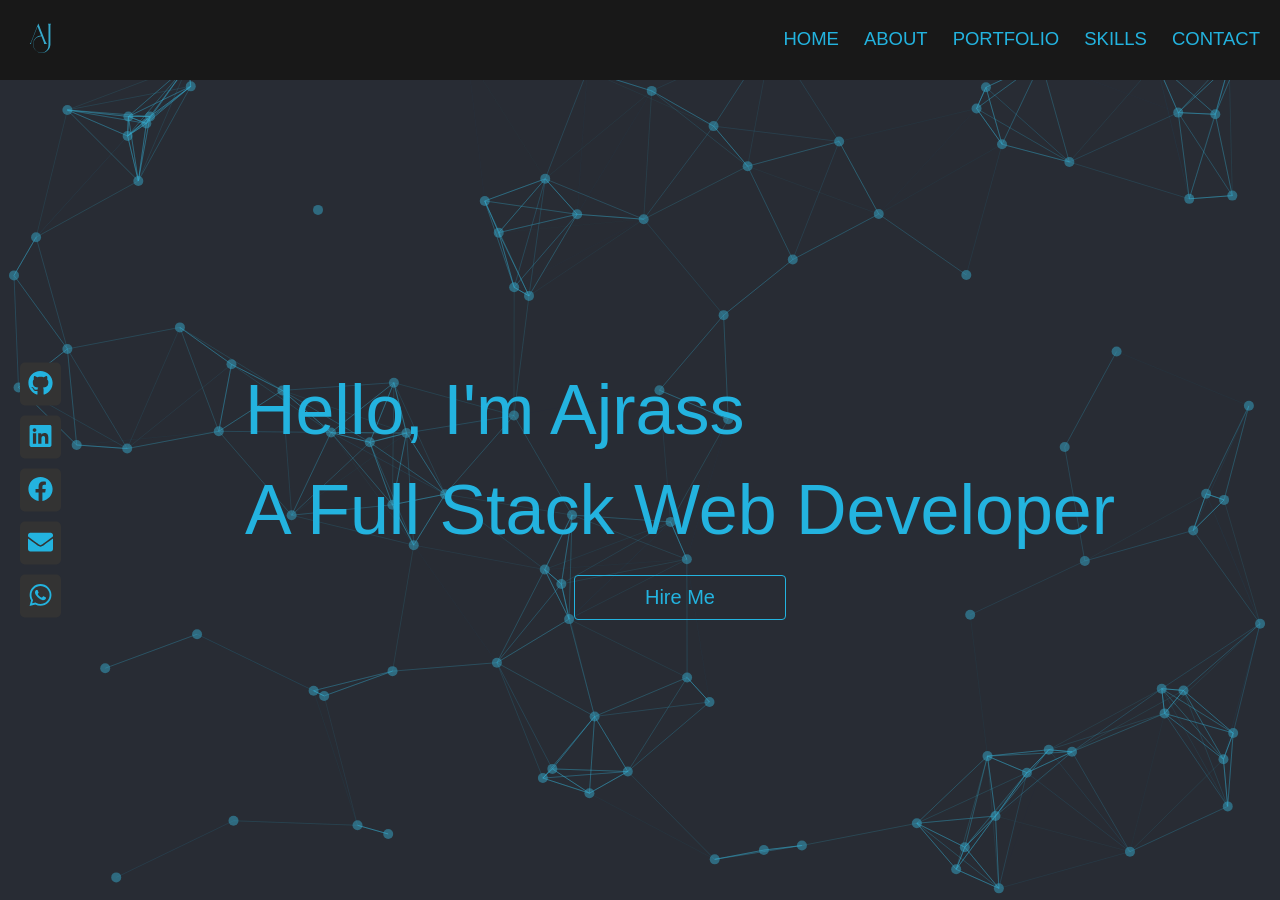
==== commit 5b56b4c2: "Implement transitions in portfolio page" ====
--- a/index.html
+++ b/index.html
@@ -1 +1 @@
-<!doctype html><html lang="en"><head><meta charset="utf-8"/><link rel="icon" href="/logo.svg"/><meta name="viewport" content="width=device-width,initial-scale=1"/><meta name="theme-color" content="#000000"/><meta name="description" content="Web site created using React"/><title>Ajrass Porfolio</title><script defer="defer" src="/static/js/main.0c020963.js"></script><link href="/static/css/main.592da5e9.css" rel="stylesheet"></head><body><noscript>You need to enable JavaScript to run this app.</noscript><div id="root"></div></body></html>+<!doctype html><html lang="en"><head><meta charset="utf-8"/><link rel="icon" href="/logo.svg"/><meta name="viewport" content="width=device-width,initial-scale=1"/><meta name="theme-color" content="#000000"/><meta name="description" content="Web site created using React"/><title>Ajrass Porfolio</title><script defer="defer" src="/static/js/main.b1c0c51e.js"></script><link href="/static/css/main.592da5e9.css" rel="stylesheet"></head><body><noscript>You need to enable JavaScript to run this app.</noscript><div id="root"></div></body></html>
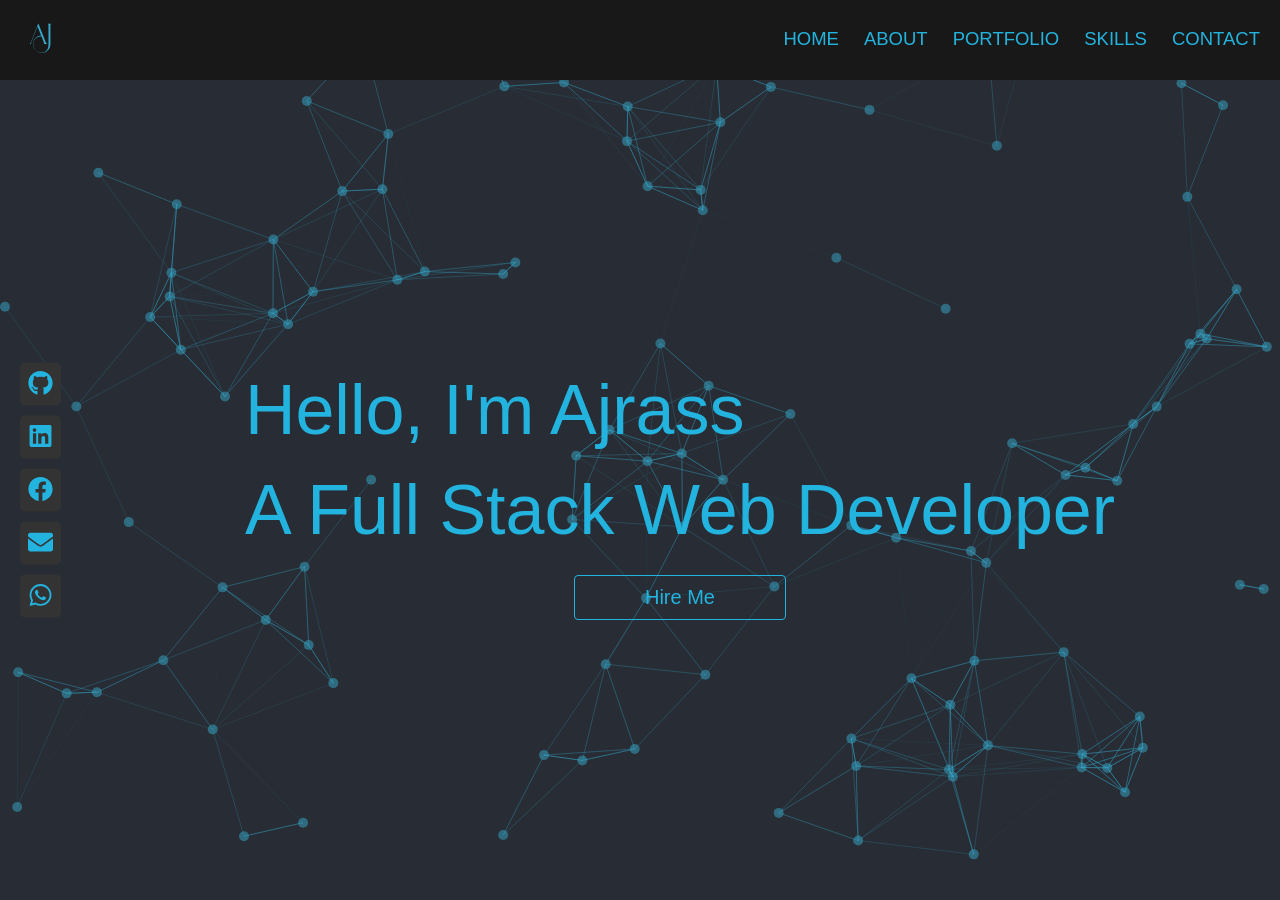
==== commit 96b087e6: "Update health clinic project's live demo link" ====
--- a/index.html
+++ b/index.html
@@ -1 +1 @@
-<!doctype html><html lang="en"><head><meta charset="utf-8"/><link rel="icon" href="/logo.svg"/><meta name="viewport" content="width=device-width,initial-scale=1"/><meta name="theme-color" content="#000000"/><meta name="description" content="Web site created using React"/><title>Ajrass Porfolio</title><script defer="defer" src="/static/js/main.b1c0c51e.js"></script><link href="/static/css/main.592da5e9.css" rel="stylesheet"></head><body><noscript>You need to enable JavaScript to run this app.</noscript><div id="root"></div></body></html>+<!doctype html><html lang="en"><head><meta charset="utf-8"/><link rel="icon" href="/logo.svg"/><meta name="viewport" content="width=device-width,initial-scale=1"/><meta name="theme-color" content="#000000"/><meta name="description" content="Web site created using React"/><title>Ajrass Porfolio</title><script defer="defer" src="/static/js/main.e70df952.js"></script><link href="/static/css/main.592da5e9.css" rel="stylesheet"></head><body><noscript>You need to enable JavaScript to run this app.</noscript><div id="root"></div></body></html>
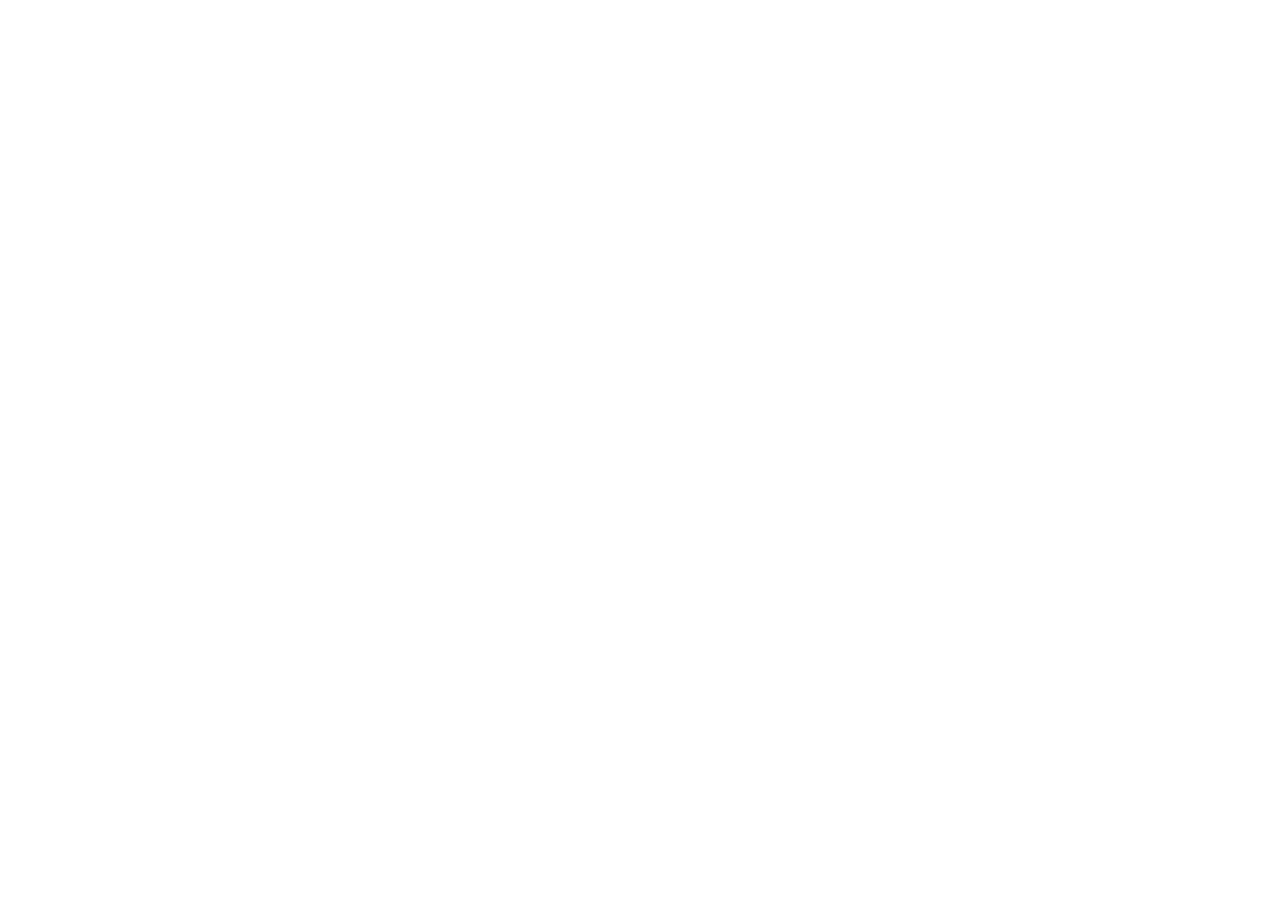
==== commit bbecbee8: "fix: redirect to ajrass.vercel.app" ====
--- a/index.html
+++ b/index.html
@@ -1 +1,15 @@
-<!doctype html><html lang="en"><head><meta charset="utf-8"/><link rel="icon" href="/logo.svg"/><meta name="viewport" content="width=device-width,initial-scale=1"/><meta name="theme-color" content="#000000"/><meta name="description" content="Web site created using React"/><title>Ajrass Porfolio</title><script defer="defer" src="/static/js/main.e70df952.js"></script><link href="/static/css/main.592da5e9.css" rel="stylesheet"></head><body><noscript>You need to enable JavaScript to run this app.</noscript><div id="root"></div></body></html>+<!DOCTYPE html>
+<html lang="en">
+<head>
+  <meta charset="UTF-8" />
+  <meta http-equiv="refresh" content="0; url=https://ajrass.vercel.app/" />
+  <link rel="canonical" href="https://ajrass.vercel.app/" />
+  <title>Ajrass Tajemouti — Full Stack Web Developer</title>
+  <script>
+    window.location.replace("https://ajrass.vercel.app/");
+  </script>
+</head>
+<body style="background:#0b0f19;color:#e2e8f0;font-family:system-ui,sans-serif;display:flex;align-items:center;justify-content:center;height:100vh;margin:0;">
+  <p>Redirecting to <a href="https://ajrass.vercel.app/" style="color:#38bdf8;">ajrass.vercel.app</a>...</p>
+</body>
+</html>
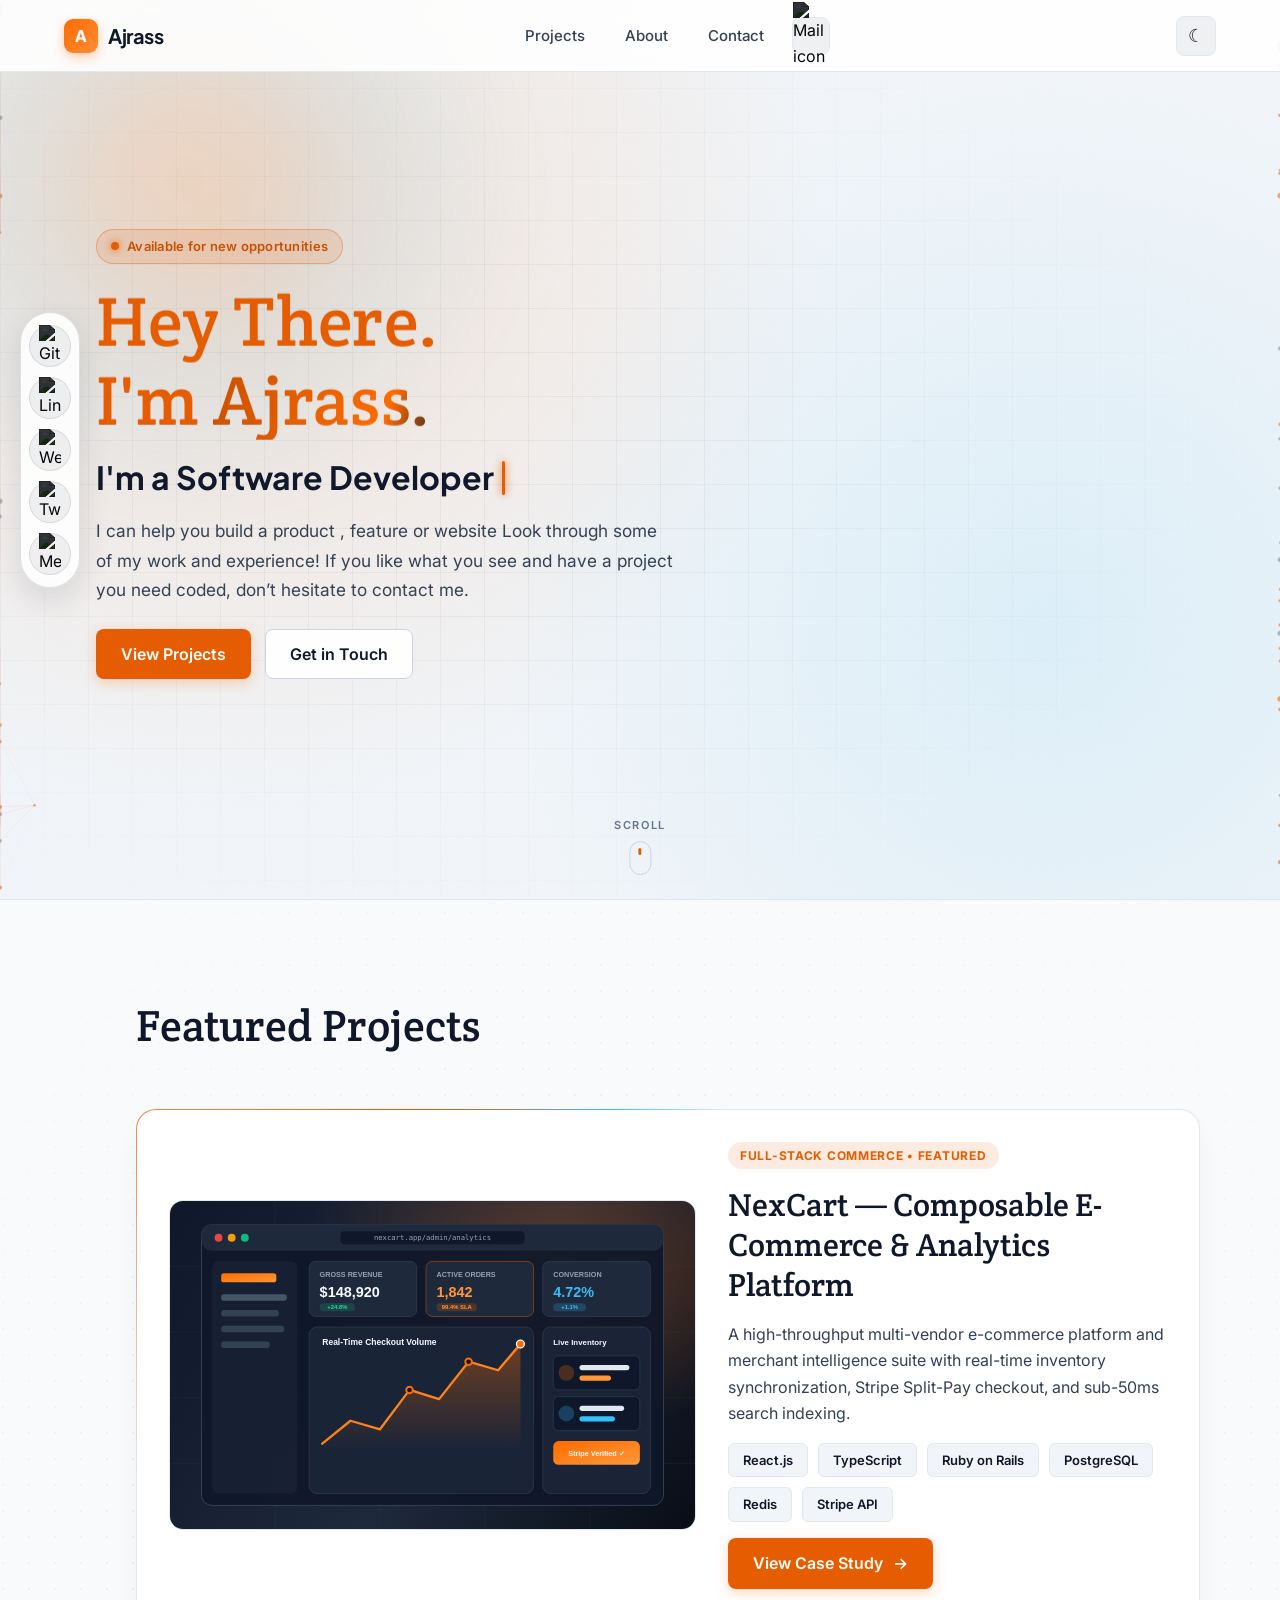
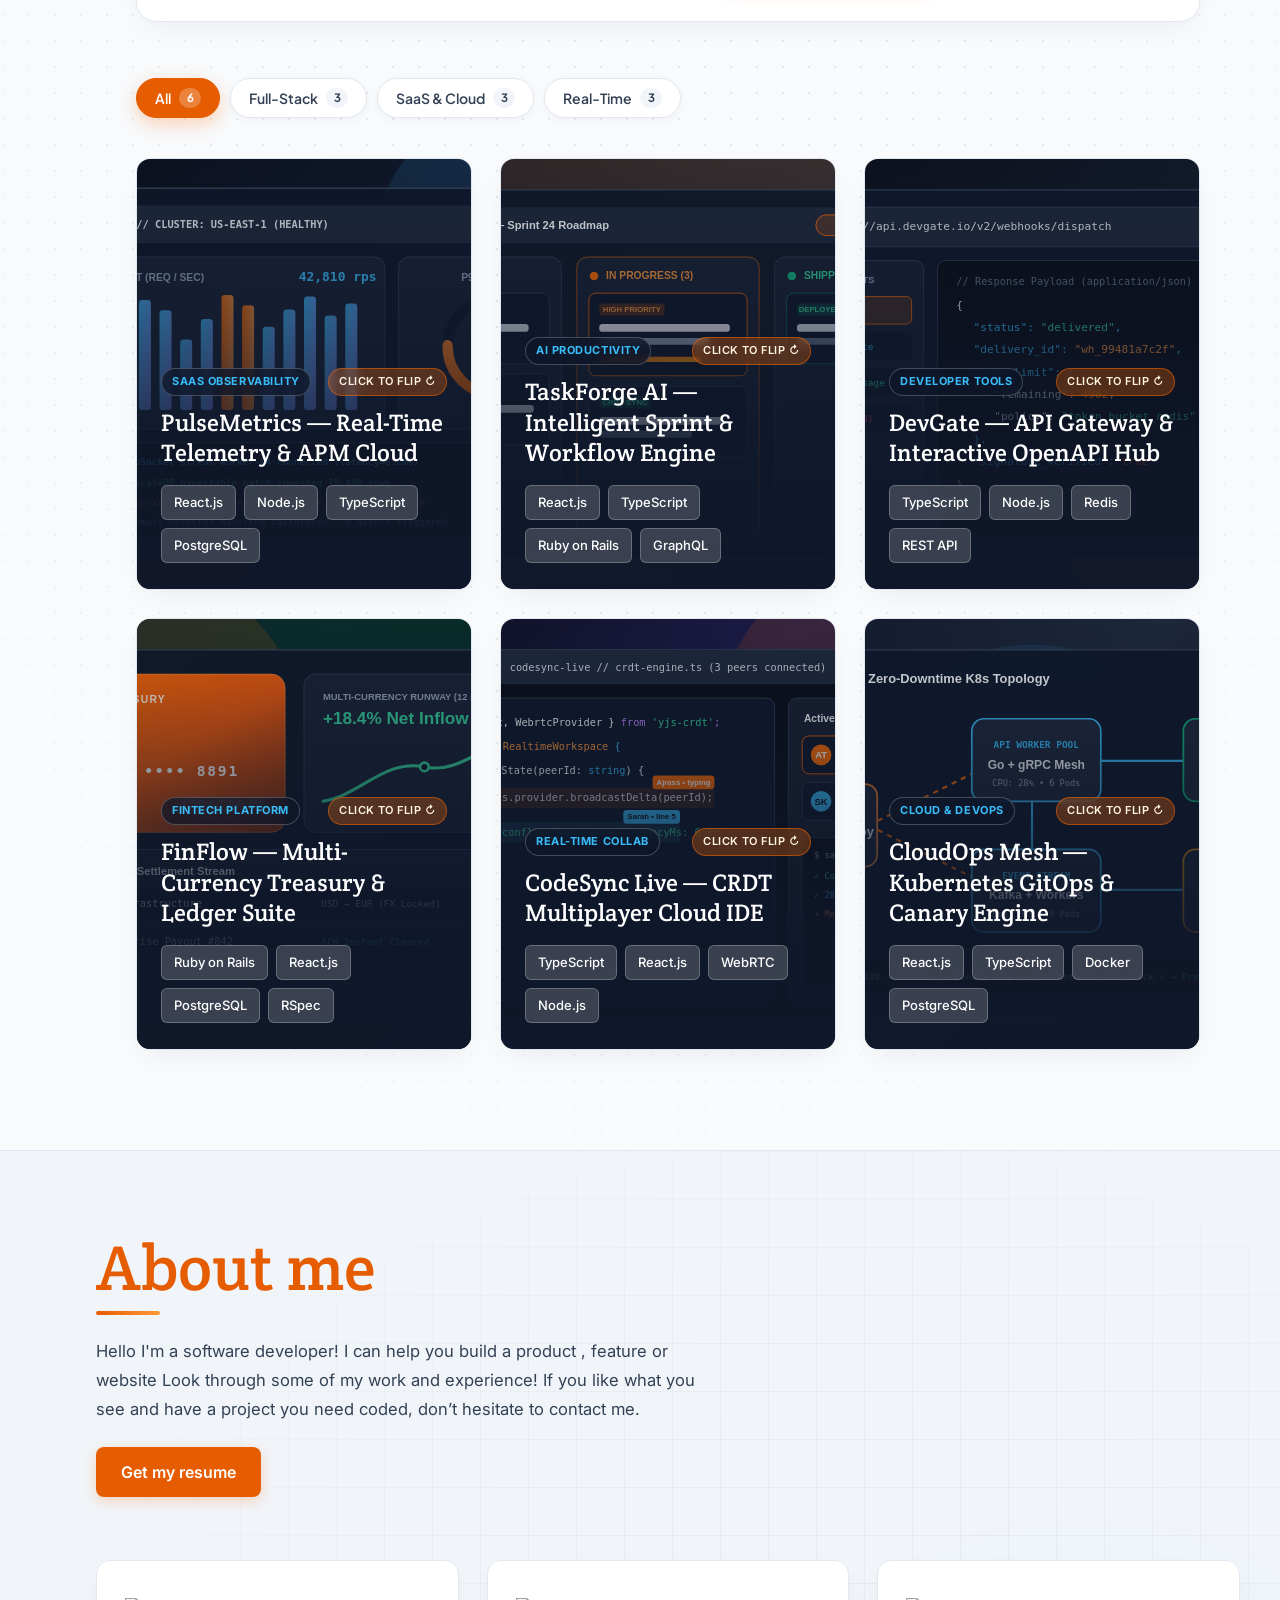
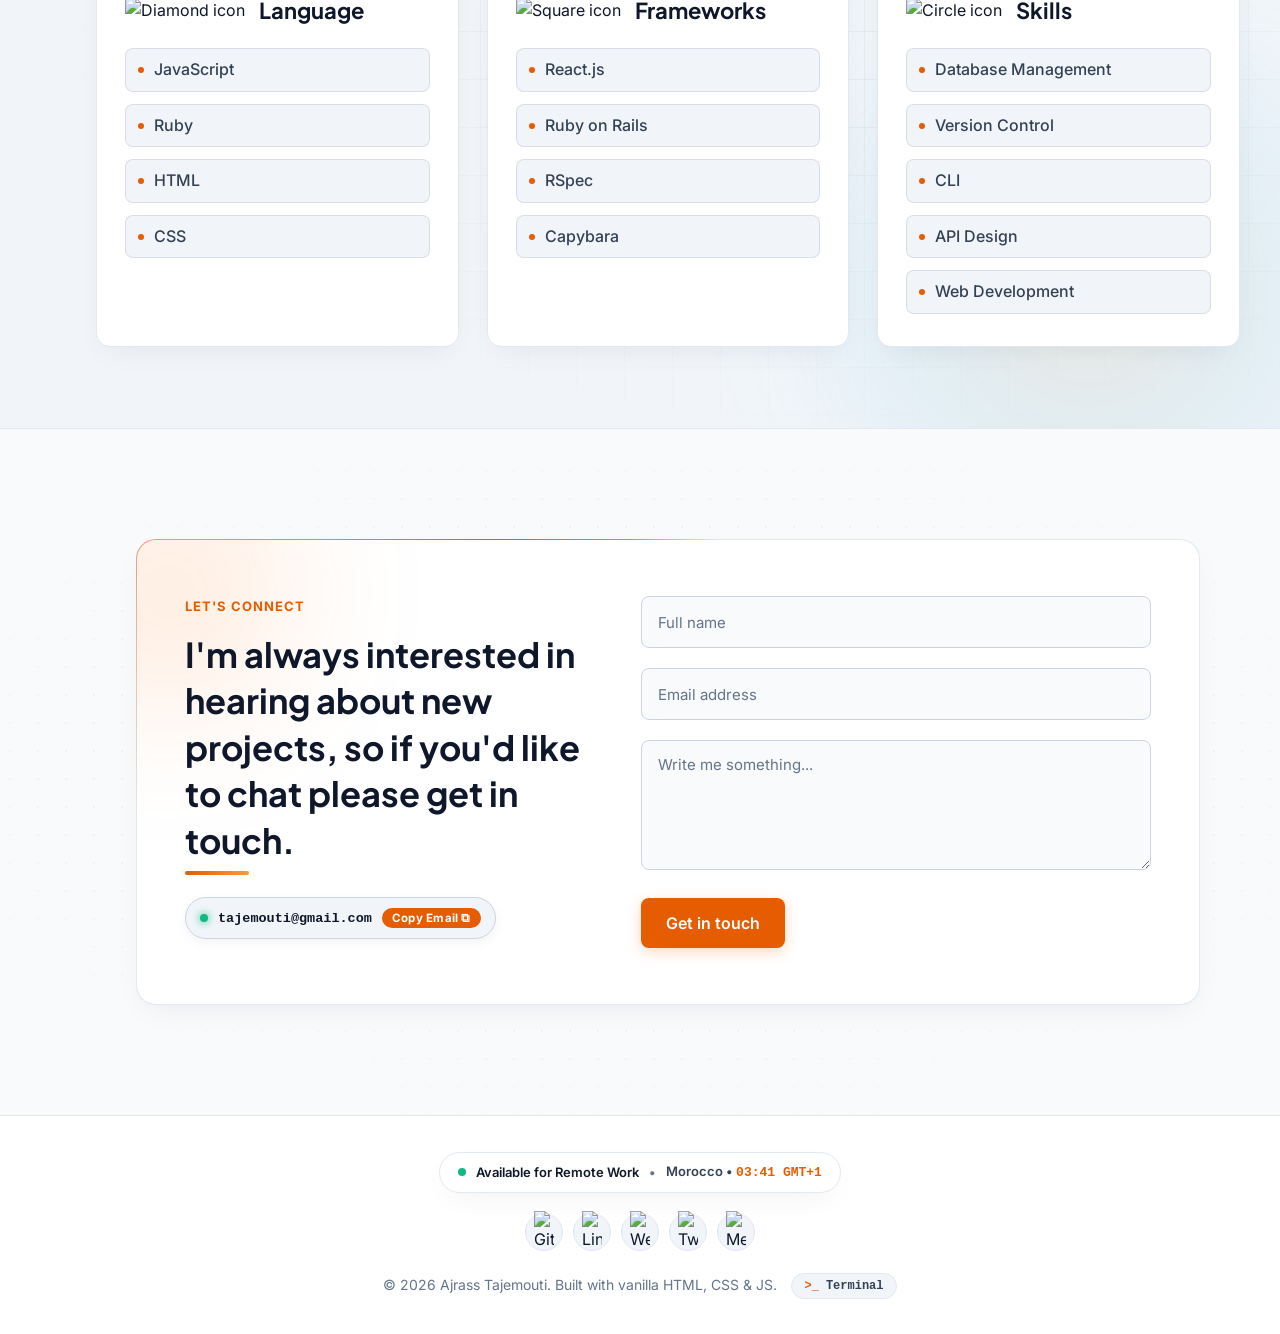
==== commit 64a9e875: "feat: complete portfolio redesign with 3D flip cards, full light/dark theme, animations, and interac" ====
--- a/index.html
+++ b/index.html
@@ -1,15 +1,500 @@
 <!DOCTYPE html>
-<html lang="en">
-<head>
-  <meta charset="UTF-8" />
-  <meta http-equiv="refresh" content="0; url=https://ajrass.vercel.app/" />
-  <link rel="canonical" href="https://ajrass.vercel.app/" />
-  <title>Ajrass Tajemouti — Full Stack Web Developer</title>
-  <script>
-    window.location.replace("https://ajrass.vercel.app/");
-  </script>
-</head>
-<body style="background:#0b0f19;color:#e2e8f0;font-family:system-ui,sans-serif;display:flex;align-items:center;justify-content:center;height:100vh;margin:0;">
-  <p>Redirecting to <a href="https://ajrass.vercel.app/" style="color:#38bdf8;">ajrass.vercel.app</a>...</p>
-</body>
+<html lang="en" data-theme="light">
+  <head>
+    <meta charset="UTF-8">
+    <meta http-equiv="X-UA-Compatible" content="IE=edge">
+    <meta name="viewport" content="width=device-width, initial-scale=1.0">
+    <meta name="description" content="Ajrass Tajemouti — Software Developer portfolio. Explore my projects, skills in JavaScript, Ruby on Rails, React.js, and get in touch.">
+    <meta name="author" content="Ajrass Tajemouti">
+    <meta property="og:title" content="Ajrass Tajemouti | Software Developer Portfolio">
+    <meta property="og:description" content="I can help you build a product, feature or website. Look through some of my work and experience!">
+    <meta property="og:type" content="website">
+    <meta property="og:url" content="https://tajemouti.github.io/">
+    <meta property="og:image" content="default/SVG/Snapshoot Portfolio.svg">
+    <link
+      id="dynamic-favicon"
+      rel="icon"
+      type="image/svg+xml"
+      href="data:image/svg+xml,%3Csvg xmlns='http://www.w3.org/2000/svg' viewBox='0 0 64 64'%3E%3Crect width='64' height='64' rx='16' fill='%23ff6b00'/%3E%3Ctext x='32' y='44' font-family='sans-serif' font-size='36' font-weight='800' fill='%23ffffff' text-anchor='middle'%3EA%3C/text%3E%3C/svg%3E"
+    >
+    <link rel="preconnect" href="https://fonts.googleapis.com">
+    <link rel="preconnect" href="https://fonts.gstatic.com" crossorigin>
+    <link href="https://fonts.googleapis.com/css2?family=Crete+Round&family=Inter:wght@400;500;600;700&family=Plus+Jakarta+Sans:wght@500;600;700;800&display=swap" rel="stylesheet">
+    <link rel="stylesheet" type="text/css" href="style.css">
+    <title>Ajrass Portfolio | Software Developer</title>
+  </head>
+  <body>
+    <a class="skip-link" href="#main-content">Skip to main content</a>
+
+    <header class="site-header" id="top">
+      <div class="scroll-progress" id="scroll-progress" aria-hidden="true"></div>
+      <div class="header-container" id="tool-bar">
+        <a class="logo" href="#hero-section" aria-label="Ajrass Home">
+          <span class="logo-mark" aria-hidden="true">A</span>
+          <span class="logo-text">Ajrass</span>
+        </a>
+
+        <nav id="nav-bar" class="site-nav" aria-label="Primary Navigation">
+          <ul class="nav-links" id="nav-links">
+            <li class="nav-item">
+              <a class="nav-link" data-scramble href="#projects-section">Projects</a>
+            </li>
+            <li class="nav-item">
+              <a class="nav-link" data-scramble href="#about-me-section">About</a>
+            </li>
+            <li class="nav-item">
+              <a class="nav-link" data-scramble href="#form-section">Contact</a>
+            </li>
+            <li class="nav-item nav-mail-item">
+              <a class="nav-mail-link" href="#form-section" aria-label="Contact via email form">
+                <img src="default/SVG/mail.svg" alt="Mail icon">
+              </a>
+            </li>
+          </ul>
+        </nav>
+
+        <div class="header-actions">
+          <button
+            id="theme-toggle"
+            class="theme-toggle"
+            type="button"
+            aria-label="Toggle dark and light theme"
+            title="Toggle theme"
+          >
+            <span class="theme-icon-dark" aria-hidden="true">☾</span>
+            <span class="theme-icon-light" aria-hidden="true">☀</span>
+          </button>
+
+          <button
+            id="menu-toggle"
+            class="menu-icon"
+            type="button"
+            aria-label="Toggle navigation menu"
+            aria-expanded="false"
+            aria-controls="mobile-menu"
+          >
+            <img src="default/SVG/IconMenu.svg" alt="Open menu">
+          </button>
+        </div>
+      </div>
+
+      <div class="mobile-menu" id="mobile-menu" aria-hidden="true" role="dialog" aria-modal="true" aria-label="Mobile Navigation Drawer">
+        <div class="mobile-menu-backdrop" id="mobile-menu-backdrop" tabindex="-1"></div>
+        <div class="mobile-menu-inner">
+          <div class="mobile-menu-header">
+            <a class="logo mobile-drawer-logo" href="#hero-section" aria-label="Ajrass Home">
+              <span class="logo-mark" aria-hidden="true">A</span>
+              <span class="logo-text">Ajrass</span>
+            </a>
+            <button
+              id="mobile-menu-close"
+              class="cancel"
+              type="button"
+              aria-label="Close navigation menu"
+            >
+              <img src="default/SVG/Enabled.svg" alt="Close menu">
+            </button>
+          </div>
+
+          <nav class="mobile-drawer-nav" aria-label="Mobile Navigation">
+            <p class="mobile-nav-eyebrow">Navigation</p>
+            <ul id="mobile-nav-bar" class="mobile-nav-list">
+              <li class="mobile-nav-link" style="--drawer-item-index: 0;">
+                <a class="mobile-drawer-link" href="#projects-section">
+                  <span class="mobile-link-index" aria-hidden="true">01</span>
+                  <span class="mobile-link-label">Projects</span>
+                  <span class="mobile-link-arrow" aria-hidden="true">→</span>
+                </a>
+              </li>
+              <li class="mobile-nav-link" style="--drawer-item-index: 1;">
+                <a class="mobile-drawer-link" href="#about-me-section">
+                  <span class="mobile-link-index" aria-hidden="true">02</span>
+                  <span class="mobile-link-label">About</span>
+                  <span class="mobile-link-arrow" aria-hidden="true">→</span>
+                </a>
+              </li>
+              <li class="mobile-nav-link" style="--drawer-item-index: 2;">
+                <a class="mobile-drawer-link" href="#form-section">
+                  <span class="mobile-link-index" aria-hidden="true">03</span>
+                  <span class="mobile-link-label">Contact</span>
+                  <span class="mobile-link-arrow" aria-hidden="true">→</span>
+                </a>
+              </li>
+            </ul>
+          </nav>
+
+          <div class="mobile-menu-footer" style="--drawer-item-index: 3;">
+            <div class="mobile-theme-row">
+              <span class="mobile-theme-label">Appearance</span>
+              <button
+                id="mobile-theme-toggle"
+                class="mobile-theme-switch"
+                type="button"
+                aria-label="Toggle dark and light theme"
+              >
+                <span class="theme-icon-dark" aria-hidden="true">☾</span>
+                <span class="theme-icon-light" aria-hidden="true">☀</span>
+                <span class="mobile-theme-mode-text" id="mobile-theme-text">Light</span>
+              </button>
+            </div>
+            <a class="btn-primary mobile-drawer-cta" href="#form-section">
+              <span>Let's Talk</span>
+              <span aria-hidden="true">→</span>
+            </a>
+          </div>
+        </div>
+      </div>
+    </header>
+
+    <main id="main-content">
+      <section id="hero-section" class="hero-section background" aria-labelledby="hero-title">
+        <canvas id="hero-particles" class="hero-particles" aria-hidden="true"></canvas>
+        <div class="hero-container">
+          <div class="headline">
+            <p class="hero-badge hero-animate" data-scramble style="--hero-delay: 0.05s;">Available for new opportunities</p>
+            <h1 id="hero-title" class="hello">
+              <span class="title-mask">
+                <span class="title-line" style="--line-delay: 0.12s;">Hey There.</span>
+              </span>
+              <span class="title-mask">
+                <span class="title-line" style="--line-delay: 0.24s;">I'm <span class="text-shimmer">Ajrass.</span></span>
+              </span>
+            </h1>
+            <h2 class="iam hero-animate" style="--hero-delay: 0.34s;">
+              <span id="hero-role-text" data-scramble>I'm a Software Developer</span>
+              <span class="role-cursor" aria-hidden="true"></span>
+            </h2>
+            <p class="description hero-animate" style="--hero-delay: 0.42s;">
+              I can help you build a product , feature or website Look through some of my work and experience! If you like what you see and have a project you need coded, don’t hesitate to contact me.
+            </p>
+            <div class="hero-cta-group hero-animate" style="--hero-delay: 0.5s;">
+              <a class="btn-primary magnetic" href="#projects-section">View Projects</a>
+              <a class="btn-secondary magnetic" href="#form-section">Get in Touch</a>
+            </div>
+          </div>
+
+          <div class="hero-visual hero-animate" style="--hero-delay: 0.25s;" aria-hidden="true">
+            <picture class="hero-picture">
+              <source media="(min-width: 768px)" srcset="default/SVG/Illustration-header.svg">
+              <img
+                class="hero-illustration"
+                src="default/SVG/Illustration.svg"
+                alt=""
+              >
+            </picture>
+          </div>
+        </div>
+
+        <a class="scroll-indicator" href="#projects-section" aria-label="Scroll down to projects">
+          <span class="scroll-indicator-text">Scroll</span>
+          <span class="scroll-indicator-mouse" aria-hidden="true">
+            <span class="scroll-indicator-wheel"></span>
+          </span>
+        </a>
+      </section>
+
+      <section id="projects-section" class="work-section" aria-label="Featured Projects">
+        <div id="cards-grid"></div>
+      </section>
+
+      <section id="about-me-section" class="about-section" aria-labelledby="about-heading">
+        <div class="about-container">
+          <div class="about-header-grid">
+            <div class="about-intro reveal">
+              <h2 id="about-heading" class="about-me-heading heading-reveal">
+                <span class="heading-reveal-text">About me</span>
+              </h2>
+              <p class="about-me-description">
+                Hello I'm a software developer! I can help you build a product , feature or website Look through some of my work and experience! If you like what you see and have a project you need coded, don’t hesitate to contact me.
+              </p>
+              <a class="btn-primary larger magnetic" href="#form-section">Get my resume</a>
+            </div>
+
+            <div class="about-visual reveal" aria-hidden="true">
+              <picture class="about-picture">
+                <source media="(min-width: 1024px)" srcset="default/SVG/Frame2.svg">
+                <img
+                  class="about-illustration"
+                  src="default/SVG/Frame.svg"
+                  alt=""
+                >
+              </picture>
+            </div>
+          </div>
+
+          <div class="skills" aria-label="Technical Skills">
+            <article class="skill-card reveal" style="--stagger-index: 0;">
+              <div class="skill-heading">
+                <img src="default/SVG/Rectangle55.svg" alt="Diamond icon">
+                <h3>Language</h3>
+              </div>
+              <ul class="skill">
+                <li class="skill-list">JavaScript</li>
+                <li class="skill-list">Ruby</li>
+                <li class="skill-list">HTML</li>
+                <li class="skill-list">CSS</li>
+              </ul>
+            </article>
+
+            <article class="skill-card reveal" style="--stagger-index: 1;">
+              <div class="skill-heading">
+                <img src="default/SVG/Rectangle56.svg" alt="Square icon">
+                <h3>Frameworks</h3>
+              </div>
+              <ul class="skill">
+                <li class="skill-list">React.js</li>
+                <li class="skill-list">Ruby on Rails</li>
+                <li class="skill-list">RSpec</li>
+                <li class="skill-list">Capybara</li>
+              </ul>
+            </article>
+
+            <article class="skill-card reveal" style="--stagger-index: 2;">
+              <div class="skill-heading">
+                <img src="default/SVG/Rectangle57.svg" alt="Circle icon">
+                <h3>Skills</h3>
+              </div>
+              <ul class="skill">
+                <li class="skill-list">Database Management</li>
+                <li class="skill-list">Version Control</li>
+                <li class="skill-list">CLI</li>
+                <li class="skill-list">API Design</li>
+                <li class="skill-list">Web Development</li>
+              </ul>
+            </article>
+          </div>
+        </div>
+      </section>
+
+      <section id="form-section" class="contact-section" aria-labelledby="contact-heading">
+        <div class="contact-container">
+          <div class="contact-copy reveal">
+            <span class="section-eyebrow">Let's Connect</span>
+            <h2 id="contact-heading" class="form-heading heading-reveal">
+              <span class="heading-reveal-text">
+                I'm always interested in hearing about new projects, so if you'd like to chat please get in touch.
+              </span>
+            </h2>
+            <div class="contact-quick-actions">
+              <button
+                id="copy-email-btn"
+                class="copy-email-pill magnetic"
+                type="button"
+                data-email="tajemouti@gmail.com"
+                aria-label="Copy email address tajemouti@gmail.com to clipboard"
+              >
+                <span class="copy-email-dot" aria-hidden="true"></span>
+                <span class="copy-email-address">tajemouti@gmail.com</span>
+                <span class="copy-email-badge" id="copy-email-badge">Copy Email ⧉</span>
+              </button>
+            </div>
+          </div>
+
+          <form id="form" class="contact-form reveal" action="https://formspree.io/f/mdovqere" method="post" novalidate>
+            <div class="form-field">
+              <label class="sr-only" for="name">Full name</label>
+              <input id="name" name="name" type="text" maxlength="30" placeholder="Full name" autocomplete="name" required>
+            </div>
+            <div class="form-field">
+              <label class="sr-only" for="email">Email address</label>
+              <input id="email" name="email" type="email" placeholder="Email address" autocomplete="email" required>
+            </div>
+            <div class="form-field">
+              <label class="sr-only" for="message">Your message</label>
+              <textarea id="message" name="message" maxlength="500" placeholder="Write me something..." rows="4" required></textarea>
+            </div>
+            <div class="form-actions">
+              <button class="btn magnetic" type="submit">Get in touch</button>
+              <p class="errText" id="form-feedback" role="alert" aria-live="polite"></p>
+            </div>
+          </form>
+        </div>
+      </section>
+    </main>
+
+    <footer class="site-footer">
+      <div class="footer-container">
+        <div class="footer-status-pill" aria-label="Availability and current local time in Morocco">
+          <span class="footer-status-dot" aria-hidden="true"></span>
+          <span class="footer-status-text">Available for Remote Work</span>
+          <span class="footer-status-divider" aria-hidden="true">•</span>
+          <span class="footer-time-wrapper">
+            Morocco • <time id="local-time-clock" class="footer-time-clock" datetime="">--:--</time>
+          </span>
+        </div>
+
+        <ul class="social-footer" aria-label="Footer social media links">
+          <li>
+            <a class="link" href="https://github.com/tajemouti" rel="noopener noreferrer" target="_blank" aria-label="GitHub">
+              <img class="color" src="default/SVG/Disabled1.svg" alt="GitHub">
+            </a>
+          </li>
+          <li>
+            <a class="link" href="https://www.linkedin.com/in/ajrass" rel="noopener noreferrer" target="_blank" aria-label="LinkedIn">
+              <img src="default/SVG/Disabled2.svg" alt="LinkedIn">
+            </a>
+          </li>
+          <li>
+            <a class="link" href="https://wellfound.com/u/ajrass-tajemouti" rel="noopener noreferrer" target="_blank" aria-label="WellFound">
+              <img src="default/SVG/Disabled3.svg" alt="WellFound">
+            </a>
+          </li>
+          <li>
+            <a class="link" href="https://twitter.com/AjrassTajemouti" rel="noopener noreferrer" target="_blank" aria-label="Twitter">
+              <img src="default/SVG/Disabled4.svg" alt="Twitter">
+            </a>
+          </li>
+          <li>
+            <a class="link" href="https://medium.com/@tajemouti/" rel="noopener noreferrer" target="_blank" aria-label="Medium">
+              <img src="default/SVG/Disabled5.svg" alt="Medium">
+            </a>
+          </li>
+        </ul>
+        <div class="footer-bottom-row">
+          <p class="footer-copy">© <span id="current-year">2026</span> Ajrass Tajemouti. Built with vanilla HTML, CSS &amp; JS.</p>
+          <button
+            id="terminal-trigger"
+            class="terminal-trigger magnetic"
+            type="button"
+            aria-label="Open interactive terminal"
+            title="Launch AjrassOS Terminal (>_)"
+          >
+            <span class="terminal-trigger-icon" aria-hidden="true">&gt;_</span>
+            <span class="terminal-trigger-text">Terminal</span>
+          </button>
+        </div>
+      </div>
+    </footer>
+
+    <aside class="floating-social" id="floating-social" aria-label="Floating social media links">
+      <ul class="social">
+        <li>
+          <a
+            class="link"
+            href="https://github.com/tajemouti"
+            rel="noopener noreferrer"
+            target="_blank"
+            aria-label="GitHub profile"
+            data-tooltip="GitHub"
+          >
+            <img src="default/SVG/IconGitHub.svg" alt="GitHub">
+          </a>
+        </li>
+        <li>
+          <a
+            class="link"
+            href="https://www.linkedin.com/in/ajrass"
+            rel="noopener noreferrer"
+            target="_blank"
+            aria-label="LinkedIn profile"
+            data-tooltip="LinkedIn"
+          >
+            <img src="default/SVG/Icon Linkedin.svg" alt="LinkedIn">
+          </a>
+        </li>
+        <li>
+          <a
+            class="link"
+            href="https://wellfound.com/u/ajrass-tajemouti"
+            rel="noopener noreferrer"
+            target="_blank"
+            aria-label="Wellfound profile"
+            data-tooltip="Wellfound"
+          >
+            <img src="default/SVG/IconAngelist.svg" alt="WellFound">
+          </a>
+        </li>
+        <li>
+          <a
+            class="link"
+            href="https://twitter.com/AjrassTajemouti"
+            rel="noopener noreferrer"
+            target="_blank"
+            aria-label="Twitter profile"
+            data-tooltip="Twitter"
+          >
+            <img src="default/SVG/IconTwitter.svg" alt="Twitter">
+          </a>
+        </li>
+        <li>
+          <a
+            class="link"
+            href="https://medium.com/@tajemouti/"
+            rel="noopener noreferrer"
+            target="_blank"
+            aria-label="Medium blog"
+            data-tooltip="Medium"
+          >
+            <img src="default/SVG/IconMedium.svg" alt="Medium">
+          </a>
+        </li>
+      </ul>
+    </aside>
+
+    <div id="modals-container"></div>
+
+    <div
+      id="terminal-modal"
+      class="terminal-modal"
+      role="dialog"
+      aria-modal="true"
+      aria-labelledby="terminal-modal-title"
+      aria-hidden="true"
+    >
+      <div class="terminal-header">
+        <div class="terminal-dots" aria-hidden="true">
+          <span class="terminal-dot terminal-dot-red"></span>
+          <span class="terminal-dot terminal-dot-amber"></span>
+          <span class="terminal-dot terminal-dot-green"></span>
+        </div>
+        <h3 id="terminal-modal-title" class="terminal-title">ajrass@portfolio: ~ (AjrassOS v1.0)</h3>
+        <button
+          id="terminal-close"
+          class="terminal-close"
+          type="button"
+          aria-label="Close interactive terminal"
+        >
+          <span aria-hidden="true">×</span>
+        </button>
+      </div>
+      <div id="terminal-body" class="terminal-body" tabindex="0" aria-live="polite">
+        <div id="terminal-output" class="terminal-output"></div>
+        <form id="terminal-form" class="terminal-input-row" autocomplete="off">
+          <label for="terminal-input" class="terminal-prompt">ajrass@dev:~$</label>
+          <input
+            id="terminal-input"
+            class="terminal-input"
+            type="text"
+            spellcheck="false"
+            autocapitalize="off"
+            placeholder="Type 'help' and press Enter..."
+            aria-label="Terminal command input"
+          >
+        </form>
+      </div>
+    </div>
+
+    <div id="overlay" aria-hidden="true"></div>
+    <div id="toast-notification" class="toast-notification" role="status" aria-live="polite" aria-hidden="true">
+      <span class="toast-icon" aria-hidden="true">✓</span>
+      <span class="toast-message" id="toast-message">Email copied to clipboard ✓</span>
+    </div>
+    <button
+      id="back-to-top"
+      class="back-to-top magnetic"
+      type="button"
+      aria-label="Back to top"
+      title="Back to top"
+    >
+      <svg class="back-to-top-svg" viewBox="0 0 44 44" width="44" height="44" aria-hidden="true">
+        <circle class="back-to-top-track" cx="22" cy="22" r="19"></circle>
+        <circle class="back-to-top-progress" id="back-to-top-progress" cx="22" cy="22" r="19"></circle>
+      </svg>
+      <span class="back-to-top-arrow" aria-hidden="true">↑</span>
+    </button>
+    <div id="cursor-ring" class="cursor-ring" aria-hidden="true">
+      <span class="cursor-ring-label">View</span>
+    </div>
+    <script src="script.js"></script>
+  </body>
 </html>
--- a/style.css
+++ b/style.css
@@ -0,0 +1,3378 @@
+/* ==========================================================================
+   1. CSS Custom Properties & Complete Light / Dark Theme System
+   ========================================================================== */
+:root,
+[data-theme='light'] {
+  /* Core Brand Palette */
+  --orange: #e65c00;
+  --orange-bright: #ff6b00;
+  --orange-hover: #c94f00;
+  --orange-soft: rgba(230, 92, 0, 0.12);
+  --orange-border: rgba(230, 92, 0, 0.35);
+
+  /* Light Theme Surfaces */
+  --bg-primary: #f8fafc;
+  --bg-secondary: #fff;
+  --bg-surface: #f1f5f9;
+  --bg-elevated: #fff;
+  --bg-input: #f8fafc;
+  --bg-header: rgba(255, 255, 255, 0.88);
+  --bg-drawer: rgba(255, 255, 255, 0.98);
+  --bg-subtle-hover: rgba(15, 23, 42, 0.06);
+  --bg-media-frame: #e2e8f0;
+  --bg-overlay: rgba(15, 23, 42, 0.55);
+
+  /* Light Theme Typography */
+  --text-primary: #0f172a;
+  --text-secondary: #334155;
+  --text-muted: #64748b;
+  --text-accent: #c94f00;
+  --text-on-accent: #fff;
+
+  /* Light Theme Borders & Shadows */
+  --border-color: #e2e8f0;
+  --border-strong: #cbd5e1;
+  --border-subtle: rgba(15, 23, 42, 0.1);
+  --card-shadow: 0 10px 30px -10px rgba(15, 23, 42, 0.08);
+  --card-shadow-hover: 0 20px 40px -12px rgba(15, 23, 42, 0.15);
+
+  /* Hero & Ambient Atmospheric Tokens (Light Mode) */
+  --hero-glow-1: rgba(255, 107, 0, 0.14);
+  --hero-glow-2: rgba(56, 189, 248, 0.11);
+  --hero-art-shadow: drop-shadow(-8px 16px 28px rgba(15, 23, 42, 0.12));
+  --pattern-dot-color: rgba(15, 23, 42, 0.085);
+  --pattern-grid-color: rgba(15, 23, 42, 0.045);
+  --orb-warm: rgba(255, 107, 0, 0.16);
+  --orb-amber: rgba(251, 146, 60, 0.14);
+  --orb-cool: rgba(56, 189, 248, 0.12);
+  --spotlight-color: rgba(255, 107, 0, 0.075);
+  --noise-opacity: 0.024;
+  --shimmer-gradient: linear-gradient(110deg, #c94f00 0%, #ff6b00 38%, #0f172a 52%, #ff6b00 66%, #c94f00 100%);
+  --card-sheen-color: rgba(255, 107, 0, 0.14);
+  --mouse-x: 50vw;
+  --mouse-y: 50vh;
+
+  /* Floating Social Dock & Icon Filters */
+  --social-dock-bg: rgba(255, 255, 255, 0.88);
+  --social-dock-border: rgba(15, 23, 42, 0.12);
+  --social-dock-shadow: 0 12px 32px rgba(15, 23, 42, 0.12);
+  --tooltip-bg: #0f172a;
+  --tooltip-text: #f8fafc;
+  --icon-light-svg-filter: brightness(0.22) saturate(1.1);
+  --icon-footer-svg-filter: none;
+
+  /* Typography Families */
+  --font-display: 'Crete Round', Georgia, serif;
+  --font-heading: 'Plus Jakarta Sans', 'Inter', -apple-system, sans-serif;
+  --font-sans: 'Inter', -apple-system, BlinkMacSystemFont, sans-serif;
+
+  /* Layout & Spacing */
+  --container-max: 1200px;
+  --header-height: 72px;
+  --radius-sm: 8px;
+  --radius-md: 14px;
+  --radius-lg: 20px;
+  --transition-fast: 0.2s cubic-bezier(0.4, 0, 0.2, 1);
+  --transition-base: 0.3s cubic-bezier(0.4, 0, 0.2, 1);
+}
+
+[data-theme='dark'] {
+  /* Core Brand Palette (Dark Mode) */
+  --orange: #ff6b00;
+  --orange-bright: #ff6b00;
+  --orange-hover: #e05304;
+  --orange-soft: rgba(255, 107, 0, 0.15);
+  --orange-border: rgba(255, 107, 0, 0.38);
+
+  /* Dark Theme Surfaces */
+  --bg-primary: #121110;
+  --bg-secondary: #1c1a19;
+  --bg-surface: #161514;
+  --bg-elevated: #22201f;
+  --bg-input: #262322;
+  --bg-header: rgba(24, 22, 21, 0.88);
+  --bg-drawer: rgba(20, 19, 18, 0.98);
+  --bg-subtle-hover: rgba(255, 255, 255, 0.08);
+  --bg-media-frame: #0f172a;
+  --bg-overlay: rgba(0, 0, 0, 0.72);
+
+  /* Dark Theme Typography */
+  --text-primary: #f8fafc;
+  --text-secondary: #cbd5e1;
+  --text-muted: #94a3b8;
+  --text-accent: #ffb078;
+  --text-on-accent: #fff;
+
+  /* Dark Theme Borders & Shadows */
+  --border-color: #2e2b29;
+  --border-strong: #44403c;
+  --border-subtle: rgba(255, 255, 255, 0.1);
+  --card-shadow: 0 12px 32px -10px rgba(0, 0, 0, 0.45);
+  --card-shadow-hover: 0 22px 44px -12px rgba(0, 0, 0, 0.65);
+
+  /* Hero & Ambient Atmospheric Tokens (Dark Mode) */
+  --hero-glow-1: rgba(255, 107, 0, 0.18);
+  --hero-glow-2: rgba(56, 189, 248, 0.09);
+  --hero-art-shadow: drop-shadow(-8px 16px 32px rgba(0, 0, 0, 0.38));
+  --pattern-dot-color: rgba(255, 255, 255, 0.075);
+  --pattern-grid-color: rgba(255, 255, 255, 0.04);
+  --orb-warm: rgba(255, 107, 0, 0.22);
+  --orb-amber: rgba(249, 115, 22, 0.15);
+  --orb-cool: rgba(56, 189, 248, 0.1);
+  --spotlight-color: rgba(255, 107, 0, 0.09);
+  --noise-opacity: 0.032;
+  --shimmer-gradient: linear-gradient(110deg, #ff6b00 0%, #ff9838 38%, #fff5e1 52%, #ff9838 66%, #ff6b00 100%);
+  --card-sheen-color: rgba(255, 255, 255, 0.16);
+
+  /* Floating Social Dock & Icon Filters */
+  --social-dock-bg: rgba(30, 28, 27, 0.86);
+  --social-dock-border: rgba(255, 255, 255, 0.16);
+  --social-dock-shadow: 0 16px 38px rgba(0, 0, 0, 0.6);
+  --tooltip-bg: #ff6b00;
+  --tooltip-text: #fff;
+  --icon-light-svg-filter: none;
+  --icon-footer-svg-filter: brightness(1.45);
+}
+
+/* ==========================================================================
+   2. Reset & Base Styles
+   ========================================================================== */
+*,
+*::before,
+*::after {
+  padding: 0;
+  margin: 0;
+  box-sizing: border-box;
+}
+
+html {
+  scroll-behavior: smooth;
+  scroll-padding-top: var(--header-height);
+}
+
+main section[id] {
+  scroll-margin-top: 0;
+}
+
+body {
+  position: relative;
+  width: 100%;
+  min-height: 100vh;
+  font-family: var(--font-sans);
+  font-size: 16px;
+  line-height: 1.6;
+  color: var(--text-primary);
+  background-color: var(--bg-primary);
+  background-image:
+    radial-gradient(
+      650px circle at var(--mouse-x, 50vw) var(--mouse-y, 50vh),
+      var(--spotlight-color),
+      transparent 45%
+    );
+  background-attachment: fixed;
+  overflow-x: hidden;
+  transition: background-color var(--transition-base), color var(--transition-base), border-color var(--transition-base);
+}
+
+/* Tactile SVG Noise / Grain Overlay */
+body::before {
+  content: '';
+  position: fixed;
+  top: 0;
+  right: 0;
+  bottom: 0;
+  left: 0;
+  z-index: 40;
+  pointer-events: none;
+  opacity: var(--noise-opacity);
+  background-image: url("data:image/svg+xml,%3Csvg viewBox='0 0 200 200' xmlns='http://www.w3.org/2000/svg'%3E%3Cfilter id='n'%3E%3CfeTurbulence type='fractalNoise' baseFrequency='0.8' numOctaves='3' stitchTiles='stitch'/%3E%3C/filter%3E%3Crect width='100%25' height='100%25' filter='url(%23n)'/%3E%3C/svg%3E");
+  background-repeat: repeat;
+  background-size: 180px 180px;
+}
+
+body.no-scroll {
+  overflow: hidden;
+}
+
+ul {
+  list-style-type: none;
+}
+
+a {
+  color: inherit;
+  text-decoration: none;
+  transition: color var(--transition-fast), background-color var(--transition-fast), border-color var(--transition-fast);
+}
+
+img {
+  max-width: 100%;
+  height: auto;
+  display: block;
+}
+
+button {
+  font-family: var(--font-sans);
+  cursor: pointer;
+  border: none;
+  background: none;
+}
+
+/* Screen-reader only & Skip link */
+.sr-only {
+  position: absolute;
+  width: 1px;
+  height: 1px;
+  padding: 0;
+  margin: -1px;
+  overflow: hidden;
+  clip: rect(0, 0, 0, 0);
+  white-space: nowrap;
+  border: 0;
+}
+
+.skip-link {
+  position: fixed;
+  top: -100px;
+  left: 16px;
+  z-index: 100;
+  padding: 10px 16px;
+  background: var(--orange);
+  color: var(--text-on-accent);
+  font-weight: 600;
+  border-radius: var(--radius-sm);
+  transition: top var(--transition-fast);
+}
+
+.skip-link:focus {
+  top: 12px;
+}
+
+/* ==========================================================================
+   3. Header & Navigation
+   ========================================================================== */
+.site-header {
+  position: fixed;
+  top: 0;
+  left: 0;
+  width: 100%;
+  height: var(--header-height);
+  background-color: var(--bg-header);
+  backdrop-filter: blur(14px);
+  border-bottom: 1px solid var(--border-color);
+  z-index: 50;
+  transition: background-color var(--transition-base), border-color var(--transition-base);
+}
+
+.scroll-progress {
+  position: absolute;
+  top: 0;
+  left: 0;
+  width: 100%;
+  height: 3px;
+  background: linear-gradient(90deg, var(--orange), #ff9838);
+  transform: scaleX(0);
+  transform-origin: left center;
+  z-index: 60;
+  pointer-events: none;
+  will-change: transform;
+}
+
+.header-container {
+  max-width: var(--container-max);
+  height: 100%;
+  margin: 0 auto;
+  padding: 0 24px;
+  display: flex;
+  justify-content: space-between;
+  align-items: center;
+}
+
+.logo {
+  display: inline-flex;
+  align-items: center;
+  gap: 10px;
+  font-family: var(--font-heading);
+  font-weight: 700;
+  font-size: 20px;
+  color: var(--text-primary);
+  letter-spacing: -0.02em;
+}
+
+.logo-mark {
+  display: inline-flex;
+  align-items: center;
+  justify-content: center;
+  width: 34px;
+  height: 34px;
+  border-radius: 9px;
+  background: linear-gradient(135deg, var(--orange-bright), #ff8c38);
+  color: var(--text-on-accent);
+  font-weight: 800;
+  font-size: 16px;
+  box-shadow: 0 4px 12px rgba(255, 107, 0, 0.32);
+}
+
+.logo:hover .logo-text {
+  color: var(--orange);
+}
+
+.site-nav {
+  display: none;
+}
+
+.nav-links {
+  display: flex;
+  align-items: center;
+  gap: 8px;
+}
+
+.nav-link {
+  position: relative;
+  padding: 8px 16px;
+  font-family: var(--font-sans);
+  font-weight: 500;
+  font-size: 15px;
+  color: var(--text-secondary);
+  border-radius: var(--radius-sm);
+  transition: color var(--transition-fast), background-color var(--transition-fast);
+}
+
+.nav-link::after {
+  content: '';
+  position: absolute;
+  bottom: 4px;
+  left: 16px;
+  right: 16px;
+  height: 2px;
+  background-color: var(--orange);
+  border-radius: 2px;
+  transform: scaleX(0);
+  transform-origin: center;
+  transition: transform 0.25s cubic-bezier(0.16, 1, 0.3, 1);
+}
+
+.nav-link:hover,
+.nav-link.active {
+  color: var(--text-primary);
+  background-color: var(--bg-subtle-hover);
+}
+
+.nav-link:hover::after,
+.nav-link.active::after {
+  transform: scaleX(1);
+}
+
+.nav-mail-link {
+  display: inline-flex;
+  align-items: center;
+  justify-content: center;
+  width: 38px;
+  height: 38px;
+  margin-left: 4px;
+  border-radius: var(--radius-sm);
+  background: var(--bg-subtle-hover);
+  border: 1px solid var(--border-color);
+  transition: background-color var(--transition-fast), border-color var(--transition-fast), transform var(--transition-fast);
+}
+
+.nav-mail-link img {
+  filter: var(--icon-light-svg-filter);
+  transition: filter var(--transition-fast);
+}
+
+.nav-mail-link:hover {
+  background: var(--orange);
+  border-color: var(--orange);
+  transform: translateY(-1px);
+}
+
+.nav-mail-link:hover img {
+  filter: none;
+}
+
+.header-actions {
+  display: flex;
+  align-items: center;
+  gap: 12px;
+}
+
+.theme-toggle {
+  position: relative;
+  overflow: hidden;
+  display: inline-flex;
+  align-items: center;
+  justify-content: center;
+  width: 40px;
+  height: 40px;
+  border-radius: var(--radius-sm);
+  background: var(--bg-subtle-hover);
+  color: var(--text-primary);
+  font-size: 18px;
+  border: 1px solid var(--border-color);
+  transition: background-color var(--transition-fast), color var(--transition-fast), transform var(--transition-fast), border-color var(--transition-fast);
+}
+
+.theme-toggle:hover {
+  background: var(--orange-soft);
+  color: var(--orange);
+  border-color: var(--orange);
+  transform: translateY(-1px);
+}
+
+.theme-toggle:active {
+  transform: scale(0.95);
+}
+
+.theme-icon-dark,
+.theme-icon-light {
+  position: absolute;
+  display: inline-flex;
+  align-items: center;
+  justify-content: center;
+  transition: transform 0.45s cubic-bezier(0.16, 1, 0.3, 1), opacity 0.35s cubic-bezier(0.16, 1, 0.3, 1);
+}
+
+[data-theme='light'] .theme-icon-dark {
+  opacity: 1;
+  transform: rotate(0deg) scale(1);
+}
+
+[data-theme='light'] .theme-icon-light {
+  opacity: 0;
+  transform: rotate(90deg) scale(0.5);
+  pointer-events: none;
+}
+
+[data-theme='dark'] .theme-icon-light {
+  opacity: 1;
+  transform: rotate(0deg) scale(1);
+}
+
+[data-theme='dark'] .theme-icon-dark {
+  opacity: 0;
+  transform: rotate(-90deg) scale(0.5);
+  pointer-events: none;
+}
+
+.menu-icon {
+  display: inline-flex;
+  align-items: center;
+  justify-content: center;
+  width: 40px;
+  height: 40px;
+  border-radius: var(--radius-sm);
+  background: var(--bg-subtle-hover);
+  border: 1px solid var(--border-color);
+}
+
+.menu-icon img {
+  filter: var(--icon-light-svg-filter);
+}
+
+/* Mobile Glassmorphic Slide-In Sheet */
+.mobile-menu {
+  position: fixed;
+  top: 0;
+  right: 0;
+  bottom: 0;
+  left: 0;
+  width: 100%;
+  height: 100vh;
+  height: 100dvh;
+  z-index: 90;
+  pointer-events: none;
+  visibility: hidden;
+  transition: visibility 0.35s cubic-bezier(0.16, 1, 0.3, 1);
+}
+
+.mobile-menu.is-open {
+  pointer-events: auto;
+  visibility: visible;
+}
+
+.mobile-menu-backdrop {
+  position: absolute;
+  top: 0;
+  right: 0;
+  bottom: 0;
+  left: 0;
+  background-color: var(--bg-overlay);
+  backdrop-filter: blur(6px);
+  opacity: 0;
+  transition: opacity 0.35s cubic-bezier(0.16, 1, 0.3, 1);
+}
+
+.mobile-menu.is-open .mobile-menu-backdrop {
+  opacity: 1;
+}
+
+.mobile-menu-inner {
+  position: absolute;
+  top: 0;
+  right: 0;
+  width: min(85vw, 340px);
+  height: 100%;
+  display: flex;
+  flex-direction: column;
+  justify-content: space-between;
+  padding: 20px 22px 28px;
+  background: var(--bg-drawer);
+  backdrop-filter: blur(20px);
+  border-left: 1px solid var(--border-subtle);
+  box-shadow: -16px 0 44px rgba(15, 23, 42, 0.28);
+  transform: translateX(100%);
+  transition:
+    transform 0.35s cubic-bezier(0.16, 1, 0.3, 1),
+    background-color var(--transition-base),
+    border-color var(--transition-base);
+  overflow-y: auto;
+}
+
+.mobile-menu.is-open .mobile-menu-inner {
+  transform: translateX(0);
+}
+
+.mobile-menu-header {
+  display: flex;
+  justify-content: space-between;
+  align-items: center;
+  padding-bottom: 18px;
+  border-bottom: 1px solid var(--border-color);
+}
+
+.cancel {
+  display: inline-flex;
+  align-items: center;
+  justify-content: center;
+  width: 40px;
+  height: 40px;
+  border-radius: 50%;
+  background: var(--bg-subtle-hover);
+  border: 1px solid var(--border-color);
+  transition:
+    transform 0.25s cubic-bezier(0.16, 1, 0.3, 1),
+    background-color var(--transition-fast),
+    border-color var(--transition-fast);
+}
+
+.cancel:hover,
+.cancel:focus-visible {
+  background: var(--orange-soft);
+  border-color: var(--orange);
+  transform: rotate(90deg);
+  outline: none;
+}
+
+.cancel:active {
+  transform: rotate(90deg) scale(0.92);
+}
+
+.mobile-drawer-nav {
+  flex: 1;
+  display: flex;
+  flex-direction: column;
+  justify-content: center;
+  padding: 24px 0;
+}
+
+.mobile-nav-eyebrow {
+  font-size: 11px;
+  font-weight: 700;
+  text-transform: uppercase;
+  letter-spacing: 0.12em;
+  color: var(--text-muted);
+  margin-bottom: 12px;
+  padding-left: 12px;
+}
+
+.mobile-nav-list {
+  display: flex;
+  flex-direction: column;
+  gap: 8px;
+}
+
+.mobile-nav-link {
+  opacity: 0;
+  transform: translateX(16px);
+  transition:
+    opacity 0.35s cubic-bezier(0.16, 1, 0.3, 1),
+    transform 0.35s cubic-bezier(0.16, 1, 0.3, 1);
+  transition-delay: calc(80ms + var(--drawer-item-index, 0) * 65ms);
+}
+
+.mobile-menu.is-open .mobile-nav-link {
+  opacity: 1;
+  transform: translateX(0);
+}
+
+.mobile-drawer-link {
+  display: flex;
+  align-items: center;
+  gap: 14px;
+  min-height: 54px;
+  padding: 12px 14px;
+  border-radius: var(--radius-md);
+  border: 1px solid transparent;
+  color: var(--text-primary);
+  font-family: var(--font-heading);
+  font-size: 20px;
+  font-weight: 700;
+  transition:
+    background-color var(--transition-fast),
+    border-color var(--transition-fast),
+    color var(--transition-fast),
+    transform var(--transition-fast);
+}
+
+.mobile-link-index {
+  font-family: ui-monospace, SFMono-Regular, Menlo, Monaco, Consolas, monospace;
+  font-size: 12px;
+  font-weight: 600;
+  color: var(--orange);
+  background: var(--orange-soft);
+  padding: 4px 8px;
+  border-radius: 6px;
+  letter-spacing: 0.04em;
+}
+
+.mobile-link-label {
+  flex: 1;
+}
+
+.mobile-link-arrow {
+  font-size: 16px;
+  color: var(--text-muted);
+  opacity: 0.45;
+  transform: translateX(-4px);
+  transition: transform var(--transition-fast), opacity var(--transition-fast), color var(--transition-fast);
+}
+
+.mobile-drawer-link:hover,
+.mobile-drawer-link.active {
+  background: var(--orange-soft);
+  border-color: var(--orange-border);
+  color: var(--orange);
+}
+
+.mobile-drawer-link:hover .mobile-link-arrow,
+.mobile-drawer-link.active .mobile-link-arrow {
+  opacity: 1;
+  color: var(--orange);
+  transform: translateX(0);
+}
+
+.mobile-menu-footer {
+  display: flex;
+  flex-direction: column;
+  gap: 14px;
+  padding-top: 18px;
+  border-top: 1px solid var(--border-color);
+  opacity: 0;
+  transform: translateX(16px);
+  transition:
+    opacity 0.35s cubic-bezier(0.16, 1, 0.3, 1),
+    transform 0.35s cubic-bezier(0.16, 1, 0.3, 1);
+  transition-delay: calc(80ms + var(--drawer-item-index, 3) * 65ms);
+}
+
+.mobile-menu.is-open .mobile-menu-footer {
+  opacity: 1;
+  transform: translateX(0);
+}
+
+.mobile-theme-row {
+  display: flex;
+  align-items: center;
+  justify-content: space-between;
+  padding: 10px 14px;
+  border-radius: var(--radius-md);
+  background: var(--bg-surface);
+  border: 1px solid var(--border-color);
+}
+
+.mobile-theme-label {
+  font-size: 14px;
+  font-weight: 600;
+  color: var(--text-secondary);
+}
+
+.mobile-theme-switch {
+  position: relative;
+  display: inline-flex;
+  align-items: center;
+  gap: 8px;
+  padding: 6px 12px 6px 32px;
+  border-radius: 999px;
+  background: var(--bg-secondary);
+  border: 1px solid var(--border-strong);
+  color: var(--text-primary);
+  font-size: 13px;
+  font-weight: 600;
+  transition: background-color var(--transition-fast), border-color var(--transition-fast), color var(--transition-fast);
+}
+
+.mobile-theme-switch:hover {
+  border-color: var(--orange);
+  color: var(--orange);
+}
+
+.mobile-theme-switch .theme-icon-dark,
+.mobile-theme-switch .theme-icon-light {
+  left: 10px;
+  font-size: 15px;
+}
+
+.mobile-drawer-cta {
+  width: 100%;
+  justify-content: center;
+}
+
+/* ==========================================================================
+   4. Buttons & Common Components
+   ========================================================================== */
+.btn,
+.btn-primary,
+.action-button {
+  position: relative;
+  overflow: hidden;
+  display: inline-flex;
+  align-items: center;
+  justify-content: center;
+  gap: 10px;
+  padding: 13px 24px;
+  background: var(--orange);
+  color: var(--text-on-accent);
+  font-family: var(--font-sans);
+  font-weight: 600;
+  font-size: 16px;
+  line-height: 1.4;
+  border-radius: var(--radius-sm);
+  border: 1px solid transparent;
+  box-shadow: 0 4px 14px rgba(255, 107, 0, 0.25);
+  transition: background-color var(--transition-fast), transform var(--transition-fast), box-shadow var(--transition-fast);
+}
+
+/* Diagonal Light-Sweep Shine on Primary Buttons */
+.btn::after,
+.btn-primary::after,
+.action-button::after {
+  content: '';
+  position: absolute;
+  top: 0;
+  left: -100%;
+  width: 65%;
+  height: 100%;
+  background: linear-gradient(
+    115deg,
+    transparent 0%,
+    rgba(255, 255, 255, 0.32) 50%,
+    transparent 100%
+  );
+  transform: skewX(-20deg);
+  transition: left 0.6s cubic-bezier(0.16, 1, 0.3, 1);
+  pointer-events: none;
+}
+
+.btn:hover::after,
+.btn-primary:hover::after,
+.action-button:hover::after {
+  left: 140%;
+}
+
+/* Tactile Click Ripple */
+.btn-ripple {
+  position: absolute;
+  border-radius: 50%;
+  background: rgba(255, 255, 255, 0.42);
+  transform: scale(0);
+  pointer-events: none;
+  animation: rippleExpand 0.55s cubic-bezier(0.16, 1, 0.3, 1) forwards;
+}
+
+@keyframes rippleExpand {
+  to {
+    transform: scale(3.5);
+    opacity: 0;
+  }
+}
+
+.btn:hover,
+.btn-primary:hover,
+.action-button:hover {
+  background: var(--orange-hover);
+  color: var(--text-on-accent);
+  transform: translateY(-2px);
+  box-shadow: 0 8px 20px rgba(255, 107, 0, 0.35);
+}
+
+.btn:active,
+.btn-primary:active,
+.action-button:active {
+  transform: translateY(0) scale(0.98);
+}
+
+.btn-secondary {
+  position: relative;
+  overflow: hidden;
+  display: inline-flex;
+  align-items: center;
+  justify-content: center;
+  padding: 13px 24px;
+  background: var(--bg-secondary);
+  color: var(--text-primary);
+  font-family: var(--font-sans);
+  font-weight: 600;
+  font-size: 16px;
+  line-height: 1.4;
+  border-radius: var(--radius-sm);
+  border: 1px solid var(--border-strong);
+  transition: background-color var(--transition-fast), border-color var(--transition-fast), color var(--transition-fast), transform var(--transition-fast);
+}
+
+.btn-secondary:hover {
+  background: var(--orange-soft);
+  border-color: var(--orange);
+  color: var(--orange);
+  transform: translateY(-2px);
+}
+
+.btn-secondary:active {
+  transform: translateY(0) scale(0.98);
+}
+
+/* ==========================================================================
+   5. Hero Section (Full-Viewport 100dvh, Overlap-Free 2-Column Layout)
+   ========================================================================== */
+.hero-section {
+  position: relative;
+  background-color: var(--bg-surface);
+  color: var(--text-primary);
+  width: 100%;
+  min-height: 100vh;
+  min-height: 100dvh;
+  padding: calc(var(--header-height) + 24px) 0 96px 24px;
+  border-bottom: 1px solid var(--border-color);
+  display: flex;
+  flex-direction: column;
+  justify-content: center;
+  align-items: stretch;
+  overflow: hidden;
+  overflow-x: clip;
+  transition: background-color var(--transition-base), color var(--transition-base), border-color var(--transition-base);
+}
+
+/* Hero Interactive Micro-Particle Canvas */
+.hero-particles {
+  position: absolute;
+  top: 0;
+  right: 0;
+  bottom: 0;
+  left: 0;
+  width: 100%;
+  height: 100%;
+  pointer-events: none;
+  z-index: 0;
+}
+
+.background {
+  background-image:
+    radial-gradient(circle at 18% 25%, var(--hero-glow-1), transparent 48%),
+    radial-gradient(circle at 82% 70%, var(--hero-glow-2), transparent 45%);
+  background-repeat: no-repeat;
+  background-position: center;
+}
+
+/* Hero Architectural Grid & Drifting Ambient Orbs */
+.hero-section::before {
+  content: '';
+  position: absolute;
+  top: 0;
+  right: 0;
+  bottom: 0;
+  left: 0;
+  background-image:
+    linear-gradient(to right, var(--pattern-grid-color) 1px, transparent 1px),
+    linear-gradient(to bottom, var(--pattern-grid-color) 1px, transparent 1px);
+  background-size: 44px 44px;
+  mask-image: radial-gradient(ellipse 80% 70% at 35% 50%, #000 25%, transparent 80%);
+  pointer-events: none;
+  z-index: 0;
+}
+
+.hero-section::after {
+  content: '';
+  position: absolute;
+  top: -12%;
+  left: -8%;
+  width: clamp(320px, 45vw, 620px);
+  height: clamp(320px, 45vw, 620px);
+  border-radius: 50%;
+  background: radial-gradient(circle, var(--orb-warm) 0%, var(--orb-cool) 55%, transparent 72%);
+  filter: blur(64px);
+  pointer-events: none;
+  z-index: 0;
+  animation: orbDriftSlow 22s ease-in-out infinite alternate;
+  will-change: transform;
+}
+
+@keyframes orbDriftSlow {
+  0% {
+    transform: translate3d(0, 0, 0) scale(1);
+  }
+
+  50% {
+    transform: translate3d(6%, 8%, 0) scale(1.08);
+  }
+
+  100% {
+    transform: translate3d(-4%, 12%, 0) scale(0.95);
+  }
+}
+
+@keyframes orbDriftReverse {
+  0% {
+    transform: translate3d(0, 0, 0) scale(1);
+  }
+
+  50% {
+    transform: translate3d(-7%, -6%, 0) scale(1.06);
+  }
+
+  100% {
+    transform: translate3d(5%, -10%, 0) scale(0.94);
+  }
+}
+
+.hero-container {
+  max-width: none;
+  width: 100%;
+  margin: auto 0;
+  display: grid;
+  grid-template-columns: minmax(0, 1fr);
+  align-items: center;
+  gap: 8px;
+  z-index: 1;
+}
+
+.headline {
+  display: flex;
+  flex-direction: column;
+  align-items: flex-start;
+  gap: clamp(14px, 2vh, 22px);
+  width: 100%;
+  max-width: 640px;
+  min-width: 0;
+  padding-right: 24px;
+  transform: translate3d(0, var(--parallax-text, 0px), 0);
+  will-change: transform;
+}
+
+.hero-visual {
+  display: flex;
+  justify-content: flex-end;
+  align-items: flex-end;
+  justify-self: end;
+  align-self: end;
+  width: 100%;
+  min-width: 0;
+  margin-top: -130px;
+  margin-right: 0;
+  padding-right: 0;
+  pointer-events: none;
+  transform: translate3d(0, var(--parallax-art, 0px), 0);
+  will-change: transform;
+}
+
+.hero-picture {
+  display: flex;
+  justify-content: flex-end;
+  align-items: flex-end;
+  width: 100%;
+  margin-left: auto;
+  margin-right: 0;
+}
+
+.hero-illustration {
+  display: block;
+  width: clamp(145px, 39vw, 195px);
+  height: auto;
+  max-width: 100%;
+  max-height: clamp(340px, 54vh, 460px);
+  margin-left: auto;
+  margin-right: 0;
+  object-fit: contain;
+  object-position: right bottom;
+  filter: var(--hero-art-shadow);
+  animation: heroFloat 6s ease-in-out infinite;
+  will-change: transform;
+}
+
+.hero-animate {
+  opacity: 0;
+  transform: translateY(22px);
+  animation: heroEntrance 0.75s cubic-bezier(0.16, 1, 0.3, 1) forwards;
+  animation-delay: var(--hero-delay, 0s);
+}
+
+@keyframes heroEntrance {
+  from {
+    opacity: 0;
+    transform: translateY(22px);
+  }
+
+  to {
+    opacity: 1;
+    transform: translateY(0);
+  }
+}
+
+@keyframes heroFloat {
+  0%,
+  100% {
+    transform: translateY(0);
+  }
+
+  50% {
+    transform: translateY(-10px);
+  }
+}
+
+.hero-badge {
+  display: inline-flex;
+  align-items: center;
+  gap: 8px;
+  padding: 6px 14px;
+  border-radius: 999px;
+  background: var(--orange-soft);
+  border: 1px solid var(--orange-border);
+  color: var(--text-accent);
+  font-size: 13px;
+  font-weight: 600;
+  letter-spacing: 0.02em;
+}
+
+.hero-badge::before {
+  content: '';
+  width: 8px;
+  height: 8px;
+  border-radius: 50%;
+  background: var(--orange);
+  box-shadow: 0 0 8px var(--orange);
+}
+
+.hello {
+  display: flex;
+  flex-direction: column;
+  font-family: var(--font-display);
+  font-weight: 400;
+  font-size: clamp(2.5rem, 5.5vw, 4.75rem);
+  line-height: 1.12;
+  letter-spacing: 0.3px;
+  color: var(--orange);
+}
+
+.title-mask {
+  display: block;
+  overflow: hidden;
+  padding-bottom: 0.08em;
+  margin-bottom: -0.08em;
+}
+
+.title-line {
+  display: inline-block;
+  transform: translateY(112%);
+  opacity: 0;
+  animation: titleMaskReveal 0.85s cubic-bezier(0.16, 1, 0.3, 1) forwards;
+  animation-delay: var(--line-delay, 0.1s);
+  will-change: transform, opacity;
+}
+
+@keyframes titleMaskReveal {
+  0% {
+    transform: translateY(112%);
+    opacity: 0;
+  }
+
+  100% {
+    transform: translateY(0);
+    opacity: 1;
+  }
+}
+
+.text-shimmer {
+  display: inline-block;
+  background-image: var(--shimmer-gradient);
+  background-size: 220% auto;
+  color: transparent;
+  -webkit-background-clip: text;
+  background-clip: text;
+  animation: textShimmerFlow 7s linear infinite;
+}
+
+@keyframes textShimmerFlow {
+  0% {
+    background-position: 0% center;
+  }
+
+  100% {
+    background-position: 220% center;
+  }
+}
+
+.iam {
+  display: inline-flex;
+  align-items: center;
+  gap: 8px;
+  font-family: var(--font-heading);
+  font-weight: 700;
+  font-size: clamp(1.3rem, 2.5vw, 2.1rem);
+  line-height: 1.28;
+  color: var(--text-primary);
+}
+
+.role-cursor {
+  display: inline-block;
+  width: 3px;
+  height: 1.05em;
+  border-radius: 2px;
+  background-color: var(--orange);
+  box-shadow: 0 0 8px var(--orange);
+  animation: cursorBlink 1.15s steps(2, start) infinite;
+}
+
+@keyframes cursorBlink {
+  0%,
+  100% {
+    opacity: 1;
+  }
+
+  50% {
+    opacity: 0;
+  }
+}
+
+/* Expressive Section Heading Reveals (Projects, About, Contact) */
+.heading-reveal {
+  position: relative;
+  display: inline-block;
+  overflow: hidden;
+  padding-bottom: 12px;
+}
+
+.heading-reveal-text {
+  display: inline-block;
+  transform: translateY(105%);
+  opacity: 0;
+  letter-spacing: 0.03em;
+  transition:
+    transform 0.78s cubic-bezier(0.16, 1, 0.3, 1),
+    opacity 0.78s cubic-bezier(0.16, 1, 0.3, 1),
+    letter-spacing 0.85s cubic-bezier(0.16, 1, 0.3, 1);
+}
+
+.heading-reveal::after {
+  content: '';
+  position: absolute;
+  bottom: 0;
+  left: 0;
+  width: 64px;
+  height: 4px;
+  border-radius: 999px;
+  background: linear-gradient(90deg, var(--orange), #ff9838);
+  transform: scaleX(0);
+  transform-origin: left center;
+  transition: transform 0.75s cubic-bezier(0.16, 1, 0.3, 1) 0.18s;
+}
+
+.reveal.is-visible .heading-reveal-text,
+.heading-reveal.is-visible .heading-reveal-text {
+  transform: translateY(0);
+  opacity: 1;
+  letter-spacing: 0;
+}
+
+.reveal.is-visible .heading-reveal::after,
+.heading-reveal.is-visible::after {
+  transform: scaleX(1);
+}
+
+.description {
+  font-family: var(--font-sans);
+  font-weight: 400;
+  font-size: clamp(0.98rem, 1.35vw, 1.15rem);
+  line-height: 1.7;
+  color: var(--text-secondary);
+  max-width: 580px;
+}
+
+.hero-cta-group {
+  display: flex;
+  flex-wrap: wrap;
+  gap: 14px;
+  margin-top: 6px;
+}
+
+@media (max-width: 479px) {
+  .hero-cta-group {
+    flex-direction: column;
+    align-items: flex-start;
+  }
+}
+
+/* Minimalist Scroll-Down Indicator */
+.scroll-indicator {
+  position: absolute;
+  bottom: 24px;
+  left: 50%;
+  transform: translateX(-50%);
+  display: inline-flex;
+  flex-direction: column;
+  align-items: center;
+  gap: 6px;
+  color: var(--text-muted);
+  font-size: 11px;
+  font-weight: 600;
+  text-transform: uppercase;
+  letter-spacing: 0.14em;
+  z-index: 2;
+  transition: color var(--transition-fast), transform var(--transition-fast);
+}
+
+.scroll-indicator:hover {
+  color: var(--orange);
+  transform: translate(-50%, -2px);
+}
+
+.scroll-indicator-mouse {
+  width: 22px;
+  height: 34px;
+  border: 1.5px solid var(--border-strong);
+  border-radius: 999px;
+  display: flex;
+  justify-content: center;
+  padding-top: 6px;
+  transition: border-color var(--transition-fast);
+}
+
+.scroll-indicator:hover .scroll-indicator-mouse {
+  border-color: var(--orange);
+}
+
+.scroll-indicator-wheel {
+  width: 3px;
+  height: 7px;
+  border-radius: 999px;
+  background-color: var(--orange);
+  animation: scrollWheel 1.8s cubic-bezier(0.4, 0, 0.2, 1) infinite;
+}
+
+@keyframes scrollWheel {
+  0% {
+    opacity: 1;
+    transform: translateY(0);
+  }
+
+  75% {
+    opacity: 0;
+    transform: translateY(10px);
+  }
+
+  100% {
+    opacity: 0;
+    transform: translateY(0);
+  }
+}
+
+/* ==========================================================================
+   5b. Floating Social Media Bar (Desktop Vertical Rail & Mobile Bottom Pill)
+   ========================================================================== */
+.floating-social {
+  position: fixed;
+  bottom: 16px;
+  left: 50%;
+  transform: translateX(-50%);
+  z-index: 45;
+  padding: 6px 12px;
+  background: var(--social-dock-bg);
+  backdrop-filter: blur(16px);
+  border: 1px solid var(--social-dock-border);
+  border-radius: 999px;
+  box-shadow: var(--social-dock-shadow);
+  transition: transform var(--transition-base), opacity var(--transition-base), visibility var(--transition-base), background-color var(--transition-base), border-color var(--transition-base);
+}
+
+.floating-social.is-hidden {
+  opacity: 0;
+  visibility: hidden;
+  transform: translate(-50%, 24px);
+  pointer-events: none;
+}
+
+.social {
+  display: flex;
+  align-items: center;
+  gap: 8px;
+}
+
+.link {
+  position: relative;
+  display: inline-flex;
+  align-items: center;
+  justify-content: center;
+  width: 38px;
+  height: 38px;
+  padding: 8px;
+  border-radius: 50%;
+  background: var(--bg-subtle-hover);
+  border: 1px solid var(--border-subtle);
+  transition: transform var(--transition-fast), background-color var(--transition-fast), border-color var(--transition-fast), box-shadow var(--transition-fast);
+}
+
+.floating-social .link img {
+  filter: var(--icon-light-svg-filter);
+  transition: filter var(--transition-fast);
+}
+
+.link:hover,
+.link:focus-visible {
+  transform: translateY(-2px) scale(1.06);
+  background: var(--orange-soft);
+  border-color: var(--orange);
+  box-shadow: 0 4px 14px rgba(255, 107, 0, 0.28);
+  outline: none;
+}
+
+/* CSS Tooltips for Floating Social Links */
+.floating-social .link[data-tooltip]::after {
+  content: attr(data-tooltip);
+  position: absolute;
+  bottom: calc(100% + 10px);
+  left: 50%;
+  transform: translate(-50%, 6px);
+  padding: 5px 10px;
+  background: var(--tooltip-bg);
+  color: var(--tooltip-text);
+  font-family: var(--font-sans);
+  font-size: 12px;
+  font-weight: 600;
+  line-height: 1;
+  white-space: nowrap;
+  border-radius: 6px;
+  border: 1px solid var(--border-subtle);
+  box-shadow: 0 6px 16px rgba(15, 23, 42, 0.22);
+  opacity: 0;
+  visibility: hidden;
+  pointer-events: none;
+  transition: opacity var(--transition-fast), transform var(--transition-fast), visibility var(--transition-fast);
+}
+
+.floating-social .link[data-tooltip]:hover::after,
+.floating-social .link[data-tooltip]:focus-visible::after {
+  opacity: 1;
+  visibility: visible;
+  transform: translate(-50%, 0);
+}
+
+/* ==========================================================================
+   6. Work / Portfolio Section
+   ========================================================================== */
+.work-section {
+  position: relative;
+  max-width: var(--container-max);
+  width: 100%;
+  margin: 0 auto;
+  padding: 100px 24px;
+  display: flex;
+  flex-direction: column;
+  gap: 56px;
+}
+
+/* Subtle Architectural Dot-Matrix Pattern behind Projects */
+.work-section::before {
+  content: '';
+  position: absolute;
+  top: 0;
+  right: -10vw;
+  bottom: 0;
+  left: -10vw;
+  background-image: radial-gradient(var(--pattern-dot-color) 1.25px, transparent 1.25px);
+  background-size: 26px 26px;
+  mask-image: radial-gradient(ellipse 75% 75% at 50% 50%, #000 30%, transparent 85%);
+  pointer-events: none;
+  z-index: -1;
+}
+
+.work-section-heading {
+  display: flex;
+  flex-direction: column;
+  gap: 20px;
+  width: 100%;
+}
+
+.work-section-title {
+  font-family: var(--font-display);
+  font-weight: 400;
+  font-size: clamp(2rem, 3.5vw, 2.75rem);
+  line-height: 1.2;
+  color: var(--text-primary);
+  white-space: nowrap;
+  padding-bottom: 0;
+}
+
+.work-section-title.heading-reveal::after {
+  display: none;
+}
+
+/* Featured Main Card with Rotating Border-Beam Glow */
+.main-card {
+  position: relative;
+  overflow: hidden;
+  display: grid;
+  grid-template-columns: 1fr;
+  gap: 32px;
+  padding: 24px;
+  background:
+    linear-gradient(var(--bg-secondary), var(--bg-secondary)) padding-box,
+    conic-gradient(
+      from var(--beam-angle, 0deg),
+      var(--border-color) 0%,
+      var(--border-color) 68%,
+      var(--orange) 84%,
+      #38bdf8 93%,
+      var(--border-color) 100%
+    ) border-box;
+  border: 1.5px solid transparent;
+  border-radius: var(--radius-lg);
+  box-shadow: var(--card-shadow);
+  transform-style: preserve-3d;
+  transition: transform var(--transition-base), box-shadow var(--transition-base), background-color var(--transition-base);
+}
+
+.main-card.is-tilting,
+.skill-card.is-tilting {
+  transition: box-shadow var(--transition-base), border-color var(--transition-base), background-color var(--transition-base);
+}
+
+.main-card::before {
+  content: '';
+  position: absolute;
+  top: 0;
+  right: 0;
+  bottom: 0;
+  left: 0;
+  background: radial-gradient(
+    520px circle at var(--card-x, 50%) var(--card-y, 50%),
+    var(--card-sheen-color),
+    transparent 45%
+  );
+  opacity: 0;
+  transition: opacity var(--transition-base);
+  pointer-events: none;
+  z-index: 0;
+}
+
+.main-card:hover::before {
+  opacity: 1;
+}
+
+.main-card-media,
+.right-block1 {
+  position: relative;
+  z-index: 1;
+}
+
+.main-card:hover {
+  transform: translateY(-4px);
+  box-shadow: var(--card-shadow-hover);
+  border-color: var(--orange-border);
+}
+
+.main-card-media {
+  overflow: hidden;
+  border-radius: var(--radius-md);
+  background: var(--bg-media-frame);
+  border: 1px solid var(--border-color);
+}
+
+.img-placeholder {
+  width: 100%;
+  height: 100%;
+  object-fit: cover;
+  transition: transform 0.55s cubic-bezier(0.16, 1, 0.3, 1);
+}
+
+.main-card:hover .img-placeholder {
+  transform: scale(1.04);
+}
+
+.right-block1 {
+  display: flex;
+  flex-direction: column;
+  justify-content: center;
+  align-items: flex-start;
+  gap: 16px;
+}
+
+.featured-badge {
+  display: inline-block;
+  padding: 4px 12px;
+  font-size: 12px;
+  font-weight: 700;
+  text-transform: uppercase;
+  letter-spacing: 0.06em;
+  color: var(--orange);
+  background: var(--orange-soft);
+  border-radius: 999px;
+}
+
+.right-block1-heading {
+  font-family: var(--font-display);
+  font-weight: 400;
+  font-size: clamp(1.75rem, 2.5vw, 2.25rem);
+  line-height: 1.25;
+  color: var(--text-primary);
+}
+
+.right-block1-description {
+  font-family: var(--font-sans);
+  font-size: 16px;
+  line-height: 1.65;
+  color: var(--text-secondary);
+}
+
+.lang1,
+.languages {
+  display: flex;
+  flex-wrap: wrap;
+  align-items: center;
+  gap: 10px;
+}
+
+.lang-list1 {
+  padding: 6px 14px;
+  font-size: 13px;
+  font-weight: 600;
+  color: var(--text-primary);
+  background: var(--bg-surface);
+  border: 1px solid var(--border-color);
+  border-radius: 6px;
+}
+
+/* Interactive Project Category Filter Pills */
+.project-filters {
+  display: flex;
+  flex-wrap: wrap;
+  align-items: center;
+  gap: 10px;
+  width: 100%;
+  margin-bottom: -16px;
+}
+
+.filter-pill {
+  display: inline-flex;
+  align-items: center;
+  gap: 8px;
+  padding: 9px 18px;
+  border-radius: 999px;
+  background: var(--bg-secondary);
+  border: 1px solid var(--border-color);
+  color: var(--text-secondary);
+  font-family: var(--font-heading);
+  font-size: 14px;
+  font-weight: 600;
+  box-shadow: 0 2px 8px rgba(15, 23, 42, 0.04);
+  transition:
+    transform var(--transition-fast),
+    background-color var(--transition-fast),
+    border-color var(--transition-fast),
+    color var(--transition-fast),
+    box-shadow var(--transition-fast);
+}
+
+.filter-pill:hover,
+.filter-pill:focus-visible {
+  transform: translateY(-2px);
+  border-color: var(--orange);
+  color: var(--text-primary);
+  outline: none;
+}
+
+.filter-pill.is-active {
+  background: var(--orange);
+  border-color: var(--orange);
+  color: #fff;
+  box-shadow: 0 6px 18px rgba(255, 107, 0, 0.28);
+}
+
+.filter-pill-count {
+  display: inline-flex;
+  align-items: center;
+  justify-content: center;
+  min-width: 22px;
+  height: 20px;
+  padding: 0 6px;
+  border-radius: 999px;
+  background: var(--bg-surface);
+  color: var(--text-secondary);
+  font-size: 11.5px;
+  font-weight: 700;
+  transition: background-color var(--transition-fast), color var(--transition-fast);
+}
+
+.filter-pill.is-active .filter-pill-count {
+  background: rgba(255, 255, 255, 0.24);
+  color: #fff;
+}
+
+/* Project Cards Grid (3D Flip Cards) */
+#cards-grid {
+  display: grid;
+  grid-template-columns: 1fr;
+  gap: 28px;
+  width: 100%;
+}
+
+.card.is-filtered-out {
+  display: none;
+}
+
+.card.is-filtering-in {
+  animation: cardFilterIn 0.42s cubic-bezier(0.16, 1, 0.3, 1) forwards;
+}
+
+@keyframes cardFilterIn {
+  0% {
+    opacity: 0;
+    transform: scale(0.94) translateY(10px);
+  }
+
+  100% {
+    opacity: 1;
+    transform: scale(1) translateY(0);
+  }
+}
+
+.card {
+  position: relative;
+  min-height: 432px;
+  perspective: 1200px;
+  background: transparent;
+  cursor: pointer;
+  outline: none;
+}
+
+.card-inner {
+  position: relative;
+  width: 100%;
+  height: 100%;
+  min-height: 432px;
+  transform-style: preserve-3d;
+  transition: transform 0.7s cubic-bezier(0.22, 1, 0.36, 1);
+}
+
+.card.is-flipped .card-inner {
+  transform: rotateY(180deg);
+}
+
+.card-front,
+.card-back {
+  position: absolute;
+  top: 0;
+  right: 0;
+  bottom: 0;
+  left: 0;
+  width: 100%;
+  height: 100%;
+  border-radius: var(--radius-md);
+  overflow: hidden;
+  backface-visibility: hidden;
+  box-shadow: var(--card-shadow);
+  border: 1px solid var(--border-color);
+  transition: box-shadow var(--transition-base), border-color var(--transition-base), opacity 0.35s ease;
+}
+
+.card:hover .card-front,
+.card:hover .card-back,
+.card:focus-visible .card-front,
+.card:focus-visible .card-back,
+.card.is-flipped .card-back {
+  box-shadow: var(--card-shadow-hover);
+  border-color: var(--orange-border);
+}
+
+.card-front {
+  display: flex;
+  flex-direction: column;
+  justify-content: flex-end;
+  background-color: var(--bg-media-frame);
+  transform: rotateY(0deg);
+}
+
+.card-front::after {
+  content: '';
+  position: absolute;
+  top: 0;
+  right: 0;
+  bottom: 0;
+  left: 0;
+  background: linear-gradient(180deg, rgba(15, 23, 42, 0.08) 0%, rgba(15, 23, 42, 0.92) 78%);
+  z-index: 1;
+}
+
+.card-img {
+  position: absolute;
+  top: 0;
+  left: 0;
+  width: 100%;
+  height: 100%;
+  object-fit: cover;
+  z-index: 0;
+  transition: transform 0.6s cubic-bezier(0.16, 1, 0.3, 1);
+}
+
+.right-block2 {
+  position: relative;
+  z-index: 2;
+  padding: 26px 24px;
+  display: flex;
+  flex-direction: column;
+  gap: 12px;
+  color: #fff;
+}
+
+.card-front-meta {
+  display: flex;
+  align-items: center;
+  justify-content: space-between;
+  gap: 8px;
+  width: 100%;
+}
+
+.card-category-badge {
+  display: inline-flex;
+  align-items: center;
+  padding: 4px 10px;
+  border-radius: 999px;
+  background: rgba(15, 23, 42, 0.72);
+  border: 1px solid rgba(255, 255, 255, 0.22);
+  backdrop-filter: blur(6px);
+  color: #38bdf8;
+  font-size: 11px;
+  font-weight: 700;
+  letter-spacing: 0.05em;
+  text-transform: uppercase;
+}
+
+.card-flip-hint {
+  display: inline-flex;
+  align-items: center;
+  gap: 4px;
+  padding: 4px 10px;
+  border-radius: 999px;
+  background: rgba(255, 107, 0, 0.28);
+  border: 1px solid rgba(255, 107, 0, 0.5);
+  backdrop-filter: blur(6px);
+  color: #fff5e1;
+  font-size: 11px;
+  font-weight: 600;
+  letter-spacing: 0.04em;
+  text-transform: uppercase;
+}
+
+.right-block2-heading {
+  font-family: var(--font-display);
+  font-weight: 400;
+  font-size: 24px;
+  line-height: 1.28;
+  color: #fff;
+}
+
+.lang2 {
+  display: flex;
+  flex-wrap: wrap;
+  align-items: center;
+  gap: 8px;
+  margin-top: 4px;
+}
+
+.lang-list2 {
+  padding: 6px 12px;
+  background: rgba(255, 255, 255, 0.18);
+  backdrop-filter: blur(6px);
+  border: 1px solid rgba(255, 255, 255, 0.24);
+  border-radius: 6px;
+  color: #fff;
+  font-size: 13px;
+  font-weight: 500;
+}
+
+/* Back Face of 3D Project Card */
+.card-back {
+  display: flex;
+  flex-direction: column;
+  justify-content: space-between;
+  gap: 14px;
+  padding: 22px 22px 20px;
+  background-color: var(--bg-elevated);
+  background-image: radial-gradient(circle at 85% 15%, var(--orange-soft), transparent 60%);
+  color: var(--text-primary);
+  transform: rotateY(180deg);
+}
+
+.card-back-content {
+  display: flex;
+  flex-direction: column;
+  align-items: flex-start;
+  gap: 10px;
+  min-height: 0;
+}
+
+.card-back-heading {
+  font-family: var(--font-display);
+  font-weight: 400;
+  font-size: 23px;
+  line-height: 1.24;
+  color: var(--text-primary);
+  display: -webkit-box;
+  -webkit-line-clamp: 2;
+  -webkit-box-orient: vertical;
+  overflow: hidden;
+}
+
+.card-back-description {
+  font-family: var(--font-sans);
+  font-size: 14.5px;
+  line-height: 1.55;
+  color: var(--text-secondary);
+  display: -webkit-box;
+  -webkit-line-clamp: 3;
+  -webkit-box-orient: vertical;
+  overflow: hidden;
+}
+
+.card-back .lang1 {
+  gap: 6px;
+}
+
+.card-back .lang-list1 {
+  padding: 4px 10px;
+  font-size: 12px;
+}
+
+.card-back-btn {
+  flex-shrink: 0;
+  width: 100%;
+  min-height: 48px;
+  margin-top: auto;
+  justify-content: center;
+}
+
+/* ==========================================================================
+   7. About Me & Skills Section (Exact Anchor Offset, Overlap-Free Grid)
+   ========================================================================== */
+.about-section {
+  position: relative;
+  background-color: var(--bg-surface);
+  color: var(--text-primary);
+  width: 100%;
+  min-height: calc(100vh - var(--header-height));
+  min-height: calc(100dvh - var(--header-height));
+  padding: clamp(72px, 9vh, 104px) 24px;
+  border-top: 1px solid var(--border-color);
+  border-bottom: 1px solid var(--border-color);
+  display: flex;
+  flex-direction: column;
+  justify-content: center;
+  overflow: hidden;
+  overflow-x: clip;
+  transition: background-color var(--transition-base), color var(--transition-base), border-color var(--transition-base);
+}
+
+/* Architectural Grid & Drifting Ambient Orbs in About Section */
+.about-section::before {
+  content: '';
+  position: absolute;
+  top: 0;
+  right: 0;
+  bottom: 0;
+  left: 0;
+  background-image:
+    linear-gradient(to right, var(--pattern-grid-color) 1px, transparent 1px),
+    linear-gradient(to bottom, var(--pattern-grid-color) 1px, transparent 1px);
+  background-size: 48px 48px;
+  mask-image: radial-gradient(ellipse 80% 75% at 65% 45%, #000 20%, transparent 80%);
+  pointer-events: none;
+  z-index: 0;
+}
+
+.about-section::after {
+  content: '';
+  position: absolute;
+  bottom: -15%;
+  right: -6%;
+  width: clamp(320px, 42vw, 580px);
+  height: clamp(320px, 42vw, 580px);
+  border-radius: 50%;
+  background: radial-gradient(circle, var(--orb-amber) 0%, var(--orb-cool) 55%, transparent 72%);
+  filter: blur(68px);
+  pointer-events: none;
+  z-index: 0;
+  animation: orbDriftReverse 24s ease-in-out infinite alternate;
+  will-change: transform;
+}
+
+.about-container {
+  position: relative;
+  z-index: 1;
+  max-width: var(--container-max);
+  width: 100%;
+  margin: auto;
+  display: flex;
+  flex-direction: column;
+  justify-content: center;
+  gap: clamp(48px, 7vh, 72px);
+}
+
+.about-header-grid {
+  display: grid;
+  grid-template-columns: minmax(0, 1fr);
+  align-items: center;
+  gap: 32px;
+  width: 100%;
+}
+
+.about-intro {
+  display: flex;
+  flex-direction: column;
+  align-items: flex-start;
+  gap: 22px;
+  max-width: 600px;
+  min-width: 0;
+}
+
+.about-me-heading {
+  font-family: var(--font-display);
+  font-weight: 400;
+  font-size: clamp(2.75rem, 5vw, 4.5rem);
+  line-height: 1.12;
+  color: var(--orange);
+}
+
+.about-me-description {
+  font-family: var(--font-sans);
+  font-size: clamp(1rem, 1.3vw, 1.125rem);
+  line-height: 1.75;
+  color: var(--text-secondary);
+}
+
+.about-visual {
+  display: flex;
+  justify-content: flex-end;
+  align-items: center;
+  justify-self: end;
+  width: 100%;
+  min-width: 0;
+  margin-right: -24px;
+  pointer-events: none;
+}
+
+.about-picture {
+  display: flex;
+  justify-content: flex-end;
+  align-items: center;
+  width: 100%;
+  margin-left: auto;
+}
+
+.about-illustration {
+  display: block;
+  width: auto;
+  max-width: 100%;
+  max-height: clamp(180px, 26vh, 240px);
+  margin-left: auto;
+  object-fit: contain;
+  object-position: right center;
+  filter: var(--hero-art-shadow);
+}
+
+.skills {
+  display: grid;
+  grid-template-columns: 1fr;
+  gap: 28px;
+  width: 100%;
+}
+
+.skill-card {
+  background: var(--bg-elevated);
+  border: 1px solid var(--border-color);
+  border-radius: var(--radius-md);
+  padding: 32px 28px;
+  box-shadow: var(--card-shadow);
+  transition: transform var(--transition-base), border-color var(--transition-base), background-color var(--transition-base), box-shadow var(--transition-base);
+}
+
+.skill-card:hover {
+  transform: translateY(-4px);
+  border-color: var(--orange-border);
+  box-shadow: var(--card-shadow-hover);
+}
+
+.skill-heading {
+  display: flex;
+  align-items: center;
+  gap: 14px;
+  margin-bottom: 20px;
+}
+
+.skill-heading h3 {
+  font-family: var(--font-heading);
+  font-weight: 700;
+  font-size: 22px;
+  color: var(--text-primary);
+}
+
+.skill {
+  display: flex;
+  flex-direction: column;
+  gap: 12px;
+}
+
+.skill-list {
+  display: flex;
+  align-items: center;
+  gap: 10px;
+  font-family: var(--font-sans);
+  font-size: 16px;
+  font-weight: 500;
+  color: var(--text-secondary);
+  padding: 8px 12px;
+  background: var(--bg-surface);
+  border: 1px solid var(--border-subtle);
+  border-radius: var(--radius-sm);
+  cursor: default;
+  transition:
+    transform 0.25s cubic-bezier(0.34, 1.56, 0.64, 1),
+    background-color var(--transition-fast),
+    color var(--transition-fast),
+    border-color var(--transition-fast),
+    box-shadow var(--transition-fast);
+}
+
+.skill-list:hover {
+  transform: translateY(-4px) scale(1.04);
+  background: var(--orange-soft);
+  color: var(--text-primary);
+  border-color: var(--orange);
+  box-shadow: 0 6px 18px rgba(255, 107, 0, 0.18);
+}
+
+.skill-list::before {
+  content: '';
+  width: 6px;
+  height: 6px;
+  border-radius: 50%;
+  background: var(--orange);
+  transition: transform 0.25s cubic-bezier(0.34, 1.56, 0.64, 1), box-shadow var(--transition-fast);
+}
+
+.skill-list:hover::before {
+  transform: scale(1.5);
+  box-shadow: 0 0 8px var(--orange);
+}
+
+/* ==========================================================================
+   8. Contact Form Section
+   ========================================================================== */
+.contact-section {
+  position: relative;
+  max-width: var(--container-max);
+  margin: 0 auto;
+  padding: 110px 24px;
+}
+
+.contact-section::before {
+  content: '';
+  position: absolute;
+  top: 0;
+  right: -10vw;
+  bottom: 0;
+  left: -10vw;
+  background-image: radial-gradient(var(--pattern-dot-color) 1.25px, transparent 1.25px);
+  background-size: 28px 28px;
+  mask-image: radial-gradient(ellipse 70% 70% at 50% 50%, #000 20%, transparent 80%);
+  pointer-events: none;
+  z-index: -1;
+}
+
+.contact-container {
+  position: relative;
+  overflow: hidden;
+  display: grid;
+  grid-template-columns: 1fr;
+  gap: 48px;
+  background:
+    linear-gradient(var(--bg-secondary), var(--bg-secondary)) padding-box,
+    conic-gradient(
+      from var(--beam-angle, 0deg),
+      var(--border-color) 0%,
+      var(--border-color) 70%,
+      var(--orange) 86%,
+      #38bdf8 94%,
+      var(--border-color) 100%
+    ) border-box;
+  border: 1.5px solid transparent;
+  border-radius: var(--radius-lg);
+  padding: 40px 24px;
+  box-shadow: var(--card-shadow);
+  transition: background-color var(--transition-base), box-shadow var(--transition-base);
+}
+
+.contact-quick-actions {
+  margin-top: 8px;
+  display: flex;
+  flex-wrap: wrap;
+  gap: 12px;
+}
+
+.copy-email-pill {
+  display: inline-flex;
+  align-items: center;
+  flex-wrap: wrap;
+  gap: 10px;
+  padding: 10px 14px;
+  border-radius: 999px;
+  background: var(--bg-surface);
+  border: 1px solid var(--border-strong);
+  color: var(--text-primary);
+  font-family: var(--font-sans);
+  font-size: 13.5px;
+  font-weight: 600;
+  box-shadow: 0 4px 12px rgba(15, 23, 42, 0.05);
+  transition:
+    transform var(--transition-fast),
+    border-color var(--transition-fast),
+    background-color var(--transition-fast),
+    box-shadow var(--transition-fast);
+}
+
+.copy-email-pill:hover,
+.copy-email-pill:focus-visible {
+  border-color: var(--orange);
+  background: var(--orange-soft);
+  box-shadow: 0 6px 18px rgba(255, 107, 0, 0.18);
+  outline: none;
+}
+
+.copy-email-dot {
+  width: 8px;
+  height: 8px;
+  border-radius: 50%;
+  background-color: #10b981;
+  box-shadow: 0 0 8px #10b981;
+}
+
+.copy-email-address {
+  font-family: ui-monospace, SFMono-Regular, Menlo, Monaco, Consolas, monospace;
+  color: var(--text-primary);
+}
+
+.copy-email-badge {
+  padding: 3px 10px;
+  border-radius: 999px;
+  background: var(--orange);
+  color: #fff;
+  font-size: 11.5px;
+  font-weight: 700;
+  letter-spacing: 0.02em;
+  transition: background-color var(--transition-fast);
+}
+
+.copy-email-pill.is-copied .copy-email-badge {
+  background: #10b981;
+}
+
+.contact-container::after {
+  content: '';
+  position: absolute;
+  top: -30%;
+  left: -15%;
+  width: 380px;
+  height: 380px;
+  border-radius: 50%;
+  background: radial-gradient(circle, var(--orb-warm) 0%, transparent 70%);
+  filter: blur(56px);
+  pointer-events: none;
+  z-index: 0;
+  animation: orbDriftSlow 20s ease-in-out infinite alternate;
+}
+
+.contact-copy,
+.contact-form {
+  position: relative;
+  z-index: 1;
+}
+
+.contact-copy {
+  display: flex;
+  flex-direction: column;
+  gap: 14px;
+}
+
+.section-eyebrow {
+  font-size: 13px;
+  font-weight: 700;
+  text-transform: uppercase;
+  letter-spacing: 0.08em;
+  color: var(--orange);
+}
+
+.form-heading {
+  font-family: var(--font-heading);
+  font-weight: 700;
+  font-size: clamp(1.65rem, 2.8vw, 2.15rem);
+  line-height: 1.35;
+  color: var(--text-primary);
+}
+
+.contact-form {
+  display: flex;
+  flex-direction: column;
+  gap: 20px;
+  width: 100%;
+}
+
+.form-field {
+  width: 100%;
+}
+
+input,
+textarea {
+  width: 100%;
+  font-family: var(--font-sans);
+  font-size: 15px;
+  color: var(--text-primary);
+  background: var(--bg-input);
+  border: 1.5px solid var(--border-strong);
+  border-radius: var(--radius-sm);
+  padding: 14px 16px;
+  transition: border-color var(--transition-fast), box-shadow var(--transition-fast), background-color var(--transition-fast), color var(--transition-fast);
+}
+
+input {
+  height: 52px;
+}
+
+textarea {
+  min-height: 130px;
+  resize: vertical;
+}
+
+input::placeholder,
+textarea::placeholder {
+  color: var(--text-muted);
+}
+
+input:focus,
+textarea:focus {
+  outline: none;
+  border-color: var(--orange);
+  background: var(--bg-secondary);
+  box-shadow: 0 0 0 4px var(--orange-soft);
+}
+
+.form-actions {
+  display: flex;
+  flex-direction: column;
+  align-items: flex-start;
+  gap: 14px;
+}
+
+.errText {
+  display: none;
+  width: 100%;
+  padding: 12px 16px;
+  font-size: 14px;
+  font-weight: 500;
+  color: #b91c1c;
+  background-color: #fef2f2;
+  border: 1px solid #fecaca;
+  border-left: 4px solid var(--orange);
+  border-radius: var(--radius-sm);
+}
+
+[data-theme='dark'] .errText {
+  color: #fca5a5;
+  background-color: rgba(185, 28, 28, 0.18);
+  border-color: rgba(248, 113, 113, 0.35);
+}
+
+.errText.visible {
+  display: block;
+}
+
+/* ==========================================================================
+   9. Footer
+   ========================================================================== */
+.site-footer {
+  width: 100%;
+  border-top: 1px solid var(--border-color);
+  background: var(--bg-secondary);
+  padding: 36px 24px;
+  transition: background-color var(--transition-base), border-color var(--transition-base);
+}
+
+.footer-container {
+  max-width: var(--container-max);
+  margin: 0 auto;
+  display: flex;
+  flex-direction: column;
+  align-items: center;
+  gap: 20px;
+}
+
+/* Live Local Time & Availability Status Badge (Morocco) */
+.footer-status-pill {
+  display: inline-flex;
+  align-items: center;
+  flex-wrap: wrap;
+  justify-content: center;
+  gap: 10px;
+  padding: 8px 18px;
+  border-radius: 999px;
+  background: var(--bg-elevated);
+  border: 1px solid var(--border-color);
+  box-shadow: var(--card-shadow);
+  color: var(--text-primary);
+  font-family: var(--font-sans);
+  font-size: 13px;
+  font-weight: 600;
+  transition: background-color var(--transition-base), border-color var(--transition-base), color var(--transition-base);
+}
+
+.footer-status-dot {
+  width: 8px;
+  height: 8px;
+  border-radius: 50%;
+  background-color: #10b981;
+  box-shadow: 0 0 0 0 rgba(16, 185, 129, 0.7);
+  animation: statusPulse 2.2s infinite;
+}
+
+@keyframes statusPulse {
+  0% {
+    box-shadow: 0 0 0 0 rgba(16, 185, 129, 0.65);
+  }
+
+  70% {
+    box-shadow: 0 0 0 7px rgba(16, 185, 129, 0);
+  }
+
+  100% {
+    box-shadow: 0 0 0 0 rgba(16, 185, 129, 0);
+  }
+}
+
+.footer-status-divider {
+  color: var(--text-muted);
+}
+
+.footer-time-wrapper {
+  color: var(--text-secondary);
+}
+
+.footer-time-clock {
+  font-family: ui-monospace, SFMono-Regular, Menlo, Monaco, Consolas, monospace;
+  font-weight: 700;
+  color: var(--orange);
+}
+
+.social-footer {
+  display: flex;
+  align-items: center;
+  gap: 10px;
+}
+
+.social-footer .link {
+  background: var(--bg-surface);
+  border-color: var(--border-color);
+}
+
+.social-footer .link img {
+  filter: var(--icon-footer-svg-filter);
+  transition: filter var(--transition-fast);
+}
+
+.social-footer .link:hover {
+  background: var(--orange-soft);
+  border-color: var(--orange);
+}
+
+.footer-bottom-row {
+  display: flex;
+  flex-wrap: wrap;
+  align-items: center;
+  justify-content: center;
+  gap: 14px;
+}
+
+.footer-copy {
+  font-size: 14px;
+  color: var(--text-muted);
+  text-align: center;
+}
+
+.terminal-trigger {
+  display: inline-flex;
+  align-items: center;
+  gap: 7px;
+  padding: 5px 12px;
+  border-radius: 999px;
+  background: var(--bg-surface);
+  border: 1px solid var(--border-color);
+  color: var(--text-secondary);
+  font-family: ui-monospace, SFMono-Regular, Menlo, Monaco, Consolas, monospace;
+  font-size: 12px;
+  font-weight: 700;
+  transition:
+    transform var(--transition-fast),
+    background-color var(--transition-fast),
+    border-color var(--transition-fast),
+    color var(--transition-fast),
+    box-shadow var(--transition-fast);
+}
+
+.terminal-trigger-icon {
+  color: var(--orange);
+  font-weight: 800;
+}
+
+.terminal-trigger:hover,
+.terminal-trigger:focus-visible {
+  transform: translateY(-2px);
+  background: var(--orange-soft);
+  border-color: var(--orange);
+  color: var(--text-primary);
+  box-shadow: 0 4px 14px rgba(255, 107, 0, 0.22);
+  outline: none;
+}
+
+/* ==========================================================================
+   9b. Interactive Mini-Terminal Modal (AjrassOS Easter Egg)
+   ========================================================================== */
+.terminal-modal {
+  position: fixed;
+  top: 50%;
+  left: 50%;
+  transform: translate(-50%, -48%) scale(0.94);
+  opacity: 0;
+  visibility: hidden;
+  transition:
+    transform 0.35s cubic-bezier(0.16, 1, 0.3, 1),
+    opacity 0.28s cubic-bezier(0.16, 1, 0.3, 1),
+    visibility 0.35s cubic-bezier(0.16, 1, 0.3, 1);
+  width: min(92vw, 680px);
+  height: min(76vh, 480px);
+  display: flex;
+  flex-direction: column;
+  border-radius: 14px;
+  background: rgba(13, 17, 23, 0.94);
+  backdrop-filter: blur(20px);
+  border: 1px solid rgba(255, 255, 255, 0.16);
+  box-shadow: 0 28px 64px -10px rgba(0, 0, 0, 0.65);
+  z-index: 96;
+  overflow: hidden;
+  font-family: ui-monospace, SFMono-Regular, Menlo, Monaco, Consolas, monospace;
+}
+
+.terminal-modal.active {
+  transform: translate(-50%, -50%) scale(1);
+  opacity: 1;
+  visibility: visible;
+}
+
+.terminal-header {
+  display: flex;
+  align-items: center;
+  justify-content: space-between;
+  padding: 12px 16px;
+  background: rgba(30, 41, 59, 0.85);
+  border-bottom: 1px solid rgba(255, 255, 255, 0.1);
+}
+
+.terminal-dots {
+  display: flex;
+  align-items: center;
+  gap: 7px;
+}
+
+.terminal-dot {
+  width: 12px;
+  height: 12px;
+  border-radius: 50%;
+}
+
+.terminal-dot-red {
+  background-color: #ef4444;
+}
+
+.terminal-dot-amber {
+  background-color: #f59e0b;
+}
+
+.terminal-dot-green {
+  background-color: #10b981;
+}
+
+.terminal-title {
+  font-size: 12.5px;
+  font-weight: 600;
+  color: #cbd5e1;
+  letter-spacing: 0.02em;
+}
+
+.terminal-close {
+  display: inline-flex;
+  align-items: center;
+  justify-content: center;
+  width: 28px;
+  height: 28px;
+  border-radius: 6px;
+  color: #94a3b8;
+  font-size: 20px;
+  line-height: 1;
+  transition: background-color var(--transition-fast), color var(--transition-fast);
+}
+
+.terminal-close:hover,
+.terminal-close:focus-visible {
+  background: rgba(255, 107, 0, 0.22);
+  color: #ff9838;
+  outline: none;
+}
+
+.terminal-body {
+  flex: 1;
+  padding: 18px;
+  overflow-y: auto;
+  display: flex;
+  flex-direction: column;
+  gap: 12px;
+  color: #e2e8f0;
+  font-size: 13.5px;
+  line-height: 1.65;
+  outline: none;
+}
+
+.terminal-output {
+  display: flex;
+  flex-direction: column;
+  gap: 10px;
+}
+
+.terminal-line {
+  white-space: pre-wrap;
+  word-break: break-word;
+}
+
+.terminal-line-cmd {
+  color: #ff9838;
+  font-weight: 700;
+}
+
+.terminal-line-accent {
+  color: #38bdf8;
+  font-weight: 600;
+}
+
+.terminal-line-success {
+  color: #34d399;
+}
+
+.terminal-line-muted {
+  color: #94a3b8;
+}
+
+.terminal-input-row {
+  display: flex;
+  align-items: center;
+  gap: 10px;
+  width: 100%;
+  height: auto;
+  padding-top: 4px;
+}
+
+.terminal-prompt {
+  color: #34d399;
+  font-weight: 700;
+  white-space: nowrap;
+  flex-shrink: 0;
+}
+
+.terminal-input {
+  flex: 1;
+  height: 28px;
+  padding: 0;
+  background: transparent;
+  border: none;
+  color: #f8fafc;
+  font-family: inherit;
+  font-size: 13.5px;
+  outline: none;
+}
+
+.terminal-input:focus {
+  background: transparent;
+  border: none;
+  box-shadow: none;
+}
+
+.terminal-input::placeholder {
+  color: #64748b;
+}
+
+/* ==========================================================================
+   10. Executive Case-Study Project Modal & Backdrop Overlay
+   ========================================================================== */
+.modal {
+  position: fixed;
+  top: 50%;
+  left: 50%;
+  transform: translate(-50%, -48%) scale(0.94);
+  opacity: 0;
+  visibility: hidden;
+  transition:
+    transform 0.38s cubic-bezier(0.16, 1, 0.3, 1),
+    opacity 0.32s cubic-bezier(0.16, 1, 0.3, 1),
+    visibility 0.38s cubic-bezier(0.16, 1, 0.3, 1),
+    background-color var(--transition-base),
+    border-color var(--transition-base);
+  display: flex;
+  flex-direction: column;
+  gap: 24px;
+  padding: clamp(22px, 3.5vw, 36px);
+  border: 1px solid var(--border-strong);
+  border-radius: var(--radius-lg);
+  background: var(--bg-elevated);
+  box-shadow: 0 28px 64px -12px rgba(15, 23, 42, 0.45);
+  z-index: 95;
+  width: min(92vw, 1040px);
+  max-height: 90vh;
+  max-height: 90dvh;
+  overflow-y: auto;
+}
+
+.modal.active {
+  transform: translate(-50%, -50%) scale(1);
+  opacity: 1;
+  visibility: visible;
+}
+
+.modal-header {
+  display: flex;
+  flex-direction: column;
+  gap: 16px;
+  width: 100%;
+  padding-bottom: 20px;
+  border-bottom: 1px solid var(--border-color);
+}
+
+.modal-heading {
+  display: flex;
+  align-items: flex-start;
+  justify-content: space-between;
+  gap: 16px;
+  width: 100%;
+}
+
+.modal-title-group {
+  display: flex;
+  flex-direction: column;
+  align-items: flex-start;
+  gap: 8px;
+}
+
+.modal-category-badge {
+  margin-bottom: 2px;
+}
+
+.modal-title {
+  font-family: var(--font-heading);
+  font-size: clamp(1.4rem, 2.4vw, 1.95rem);
+  font-weight: 800;
+  line-height: 1.25;
+  letter-spacing: -0.02em;
+  color: var(--text-primary);
+}
+
+.close-button {
+  flex-shrink: 0;
+  display: inline-flex;
+  align-items: center;
+  justify-content: center;
+  width: 42px;
+  height: 42px;
+  border-radius: 50%;
+  background: var(--bg-surface);
+  border: 1px solid var(--border-color);
+  color: var(--text-primary);
+  transition:
+    transform 0.28s cubic-bezier(0.16, 1, 0.3, 1),
+    background-color var(--transition-fast),
+    border-color var(--transition-fast),
+    color var(--transition-fast);
+}
+
+.close-icon {
+  font-size: 24px;
+  line-height: 1;
+  font-weight: 500;
+}
+
+.close-button:hover,
+.close-button:focus-visible {
+  background: var(--orange-soft);
+  border-color: var(--orange);
+  color: var(--orange);
+  transform: rotate(90deg);
+  outline: none;
+}
+
+.close-button:active {
+  transform: rotate(90deg) scale(0.92);
+}
+
+.right-block {
+  display: grid;
+  grid-template-columns: 1fr;
+  gap: 28px;
+  width: 100%;
+}
+
+.snapshot {
+  border-radius: var(--radius-md);
+  overflow: hidden;
+  background: #090d16;
+  border: 1px solid var(--border-strong);
+  box-shadow: var(--card-shadow);
+  align-self: start;
+}
+
+.modal-img {
+  width: 100%;
+  height: auto;
+  aspect-ratio: 16 / 10;
+  object-fit: cover;
+  display: block;
+}
+
+.modal-body {
+  display: flex;
+  flex-direction: column;
+  justify-content: space-between;
+  gap: 24px;
+}
+
+.modal-copy-group {
+  display: flex;
+  flex-direction: column;
+  gap: 14px;
+}
+
+.modal-section-label {
+  font-family: var(--font-heading);
+  font-size: 12px;
+  font-weight: 700;
+  text-transform: uppercase;
+  letter-spacing: 0.08em;
+  color: var(--orange);
+  margin-top: 4px;
+}
+
+.modal-text {
+  color: var(--text-secondary);
+  font-size: 15.5px;
+  line-height: 1.7;
+}
+
+.modal-highlights {
+  display: flex;
+  flex-direction: column;
+  gap: 10px;
+}
+
+.modal-highlight-item {
+  position: relative;
+  padding-left: 24px;
+  font-size: 14.5px;
+  line-height: 1.6;
+  color: var(--text-primary);
+}
+
+.modal-highlight-item::before {
+  content: '✓';
+  position: absolute;
+  left: 0;
+  top: 1px;
+  display: inline-flex;
+  align-items: center;
+  justify-content: center;
+  width: 17px;
+  height: 17px;
+  border-radius: 50%;
+  background: var(--orange-soft);
+  color: var(--orange);
+  font-size: 11px;
+  font-weight: 800;
+}
+
+.action {
+  display: flex;
+  flex-wrap: wrap;
+  gap: 14px;
+  padding-top: 16px;
+  border-top: 1px solid var(--border-color);
+}
+
+.modal-source-btn {
+  gap: 8px;
+}
+
+#overlay {
+  position: fixed;
+  opacity: 0;
+  transition: opacity 0.32s cubic-bezier(0.16, 1, 0.3, 1);
+  top: 0;
+  right: 0;
+  bottom: 0;
+  left: 0;
+  z-index: 85;
+  background-color: var(--bg-overlay);
+  backdrop-filter: blur(8px);
+  pointer-events: none;
+}
+
+#overlay.active {
+  opacity: 1;
+  pointer-events: all;
+}
+
+/* ==========================================================================
+   11. Scroll Reveal Animations & Reduced Motion Support
+   ========================================================================== */
+.reveal {
+  opacity: 0;
+  transform: translateY(24px);
+  transition:
+    opacity 0.65s cubic-bezier(0.16, 1, 0.3, 1),
+    transform 0.65s cubic-bezier(0.16, 1, 0.3, 1);
+  transition-delay: calc(var(--stagger-index, 0) * 110ms);
+}
+
+.reveal.is-visible {
+  opacity: 1;
+  transform: translateY(0);
+}
+
+/* Glassmorphic Toast Notification */
+.toast-notification {
+  position: fixed;
+  top: calc(var(--header-height) + 16px);
+  right: 24px;
+  z-index: 110;
+  display: inline-flex;
+  align-items: center;
+  gap: 10px;
+  padding: 12px 18px;
+  border-radius: 999px;
+  background: var(--social-dock-bg);
+  backdrop-filter: blur(18px);
+  border: 1px solid var(--orange);
+  box-shadow: 0 14px 36px rgba(15, 23, 42, 0.28);
+  color: var(--text-primary);
+  font-family: var(--font-sans);
+  font-size: 13.5px;
+  font-weight: 600;
+  opacity: 0;
+  visibility: hidden;
+  pointer-events: none;
+  transform: translateY(-16px) scale(0.94);
+  transition:
+    opacity 0.3s cubic-bezier(0.16, 1, 0.3, 1),
+    transform 0.3s cubic-bezier(0.16, 1, 0.3, 1),
+    visibility 0.3s cubic-bezier(0.16, 1, 0.3, 1);
+}
+
+.toast-notification.is-visible {
+  opacity: 1;
+  visibility: visible;
+  transform: translateY(0) scale(1);
+}
+
+.toast-icon {
+  display: inline-flex;
+  align-items: center;
+  justify-content: center;
+  width: 22px;
+  height: 22px;
+  border-radius: 50%;
+  background: #10b981;
+  color: #fff;
+  font-size: 12px;
+  font-weight: 800;
+}
+
+/* Circular Progress Back-to-Top Button */
+.back-to-top {
+  position: fixed;
+  bottom: 72px;
+  right: 20px;
+  width: 46px;
+  height: 46px;
+  border-radius: 50%;
+  background: var(--social-dock-bg);
+  backdrop-filter: blur(16px);
+  box-shadow: var(--social-dock-shadow);
+  color: var(--text-primary);
+  display: inline-flex;
+  align-items: center;
+  justify-content: center;
+  z-index: 44;
+  opacity: 0;
+  visibility: hidden;
+  pointer-events: none;
+  transform: translateY(16px) scale(0.9);
+  transition:
+    opacity 0.3s cubic-bezier(0.16, 1, 0.3, 1),
+    transform 0.3s cubic-bezier(0.16, 1, 0.3, 1),
+    visibility 0.3s cubic-bezier(0.16, 1, 0.3, 1),
+    background-color var(--transition-base),
+    color var(--transition-fast);
+}
+
+.back-to-top.is-visible {
+  opacity: 1;
+  visibility: visible;
+  pointer-events: auto;
+  transform: translateY(0) scale(1);
+}
+
+.back-to-top:hover,
+.back-to-top:focus-visible {
+  color: var(--orange);
+  transform: translateY(-3px) scale(1.04);
+  outline: none;
+}
+
+.back-to-top:active {
+  transform: translateY(0) scale(0.95);
+}
+
+.back-to-top-svg {
+  position: absolute;
+  top: 0;
+  left: 0;
+  width: 100%;
+  height: 100%;
+  transform: rotate(-90deg);
+  pointer-events: none;
+}
+
+.back-to-top-track {
+  fill: none;
+  stroke: var(--border-subtle);
+  stroke-width: 2.2;
+}
+
+.back-to-top-progress {
+  fill: none;
+  stroke: var(--orange);
+  stroke-width: 2.4;
+  stroke-linecap: round;
+  stroke-dasharray: 119.38;
+  stroke-dashoffset: 119.38;
+  transition: stroke-dashoffset 0.1s linear;
+}
+
+.back-to-top-arrow {
+  position: relative;
+  z-index: 1;
+  font-size: 18px;
+  font-weight: 700;
+  line-height: 1;
+  transition: transform var(--transition-fast);
+}
+
+.back-to-top:hover .back-to-top-arrow {
+  transform: translateY(-2px);
+}
+
+/* Custom Interactive Cursor Follower Ring (Desktop Fine Pointer) */
+.cursor-ring {
+  position: fixed;
+  top: 0;
+  left: 0;
+  width: 34px;
+  height: 34px;
+  margin-top: -17px;
+  margin-left: -17px;
+  border-radius: 50%;
+  border: 1.5px solid var(--orange);
+  background: rgba(255, 107, 0, 0.04);
+  pointer-events: none;
+  z-index: 120;
+  opacity: 0;
+  display: flex;
+  align-items: center;
+  justify-content: center;
+  transition:
+    width 0.25s cubic-bezier(0.16, 1, 0.3, 1),
+    height 0.25s cubic-bezier(0.16, 1, 0.3, 1),
+    margin 0.25s cubic-bezier(0.16, 1, 0.3, 1),
+    background-color 0.25s ease,
+    border-color 0.25s ease,
+    opacity 0.25s ease;
+  will-change: transform;
+}
+
+.cursor-ring.is-active {
+  opacity: 1;
+}
+
+.cursor-ring-label {
+  font-family: var(--font-sans);
+  font-size: 10px;
+  font-weight: 700;
+  text-transform: uppercase;
+  letter-spacing: 0.06em;
+  color: #fff;
+  opacity: 0;
+  transform: scale(0.6);
+  transition: opacity 0.2s ease, transform 0.2s cubic-bezier(0.16, 1, 0.3, 1);
+}
+
+.cursor-ring.is-hover-interactive {
+  width: 52px;
+  height: 52px;
+  margin-top: -26px;
+  margin-left: -26px;
+  background: var(--orange-soft);
+  border-color: var(--orange);
+}
+
+.cursor-ring.is-hover-card {
+  width: 64px;
+  height: 64px;
+  margin-top: -32px;
+  margin-left: -32px;
+  background: rgba(255, 107, 0, 0.88);
+  border-color: #fff;
+  box-shadow: 0 8px 24px rgba(255, 107, 0, 0.38);
+}
+
+.cursor-ring.is-hover-card .cursor-ring-label {
+  opacity: 1;
+  transform: scale(1);
+}
+
+.cursor-ring.is-pressed {
+  width: 24px;
+  height: 24px;
+  margin-top: -12px;
+  margin-left: -12px;
+  background: rgba(255, 107, 0, 0.35);
+}
+
+@media (prefers-reduced-motion: reduce) {
+  html {
+    scroll-behavior: auto;
+  }
+
+  .reveal,
+  .hero-animate,
+  .title-line,
+  .heading-reveal-text,
+  .mobile-nav-link,
+  .mobile-menu-footer,
+  .mobile-menu-inner,
+  .mobile-menu-backdrop {
+    opacity: 1;
+    transform: none;
+    letter-spacing: normal;
+    transition: none;
+    animation: none;
+  }
+
+  .heading-reveal::after {
+    transform: scaleX(1);
+    transition: none;
+  }
+
+  .hero-illustration,
+  .scroll-indicator-wheel,
+  .text-shimmer,
+  .role-cursor,
+  .footer-status-dot,
+  .card.is-filtering-in,
+  .hero-section::after,
+  .about-section::after,
+  .contact-container::after {
+    animation: none;
+  }
+
+  .main-card::before,
+  .hero-particles,
+  .cursor-ring,
+  .btn-ripple {
+    display: none;
+  }
+
+  /* Reduced Motion Crossfade Fallback for Click-Only 3D Flip Cards */
+  .card-inner,
+  .card.is-flipped .card-inner {
+    transform: none;
+    transition: none;
+  }
+
+  .card-back {
+    transform: none;
+    backface-visibility: visible;
+    opacity: 0;
+    pointer-events: none;
+  }
+
+  .card.is-flipped .card-back {
+    opacity: 1;
+    pointer-events: auto;
+  }
+
+  body {
+    background-image: none;
+  }
+}
+
+@media (pointer: coarse) {
+  .main-card::before,
+  .cursor-ring {
+    display: none;
+  }
+}
+
+/* ==========================================================================
+   12. Responsive Breakpoints
+   ========================================================================== */
+@media (max-width: 767px) {
+  .scroll-indicator {
+    display: none;
+  }
+}
+
+@media (max-height: 600px) {
+  .scroll-indicator,
+  .hero-visual {
+    display: none;
+  }
+
+  .hero-container {
+    grid-template-columns: minmax(0, 1fr);
+  }
+
+  .hero-section {
+    padding-top: calc(var(--header-height) + 20px);
+    padding-bottom: 48px;
+    padding-right: 24px;
+  }
+}
+
+@media (min-width: 768px) {
+  .site-nav {
+    display: block;
+  }
+
+  .menu-icon,
+  .mobile-menu {
+    display: none;
+  }
+
+  .hero-section {
+    padding-bottom: 88px;
+  }
+
+  .hero-container {
+    grid-template-columns: minmax(0, 1.3fr) minmax(0, 0.9fr);
+    gap: 32px;
+  }
+
+  .headline {
+    padding-right: 0;
+  }
+
+  .hero-visual {
+    align-items: center;
+    align-self: center;
+    margin-top: 0;
+  }
+
+  .hero-picture {
+    align-items: center;
+  }
+
+  .hero-illustration {
+    width: auto;
+    max-height: clamp(340px, 60vh, 520px);
+    object-position: right center;
+  }
+
+  .work-section-heading {
+    flex-direction: row;
+    align-items: center;
+  }
+
+  .main-card {
+    grid-template-columns: 1.2fr 1fr;
+    padding: 32px;
+    align-items: center;
+  }
+
+  #cards-grid {
+    grid-template-columns: repeat(2, 1fr);
+  }
+
+  .about-header-grid {
+    grid-template-columns: minmax(0, 1.35fr) minmax(0, 0.65fr);
+    gap: 32px;
+  }
+
+  .about-illustration {
+    max-height: clamp(200px, 30vh, 260px);
+  }
+
+  .skills {
+    grid-template-columns: repeat(2, 1fr);
+  }
+
+  .contact-container {
+    grid-template-columns: 1fr 1.25fr;
+    padding: 56px 48px;
+    align-items: start;
+  }
+
+  .right-block {
+    grid-template-columns: 1.3fr 1fr;
+    align-items: start;
+  }
+}
+
+@media (min-width: 1024px) {
+  .back-to-top {
+    bottom: 28px;
+    right: 28px;
+  }
+
+  /* Vertical Floating Social Rail on Left Edge */
+  .floating-social {
+    top: 50%;
+    bottom: auto;
+    left: 20px;
+    transform: translateY(-50%);
+    padding: 12px 8px;
+  }
+
+  .floating-social.is-hidden {
+    opacity: 1;
+    visibility: visible;
+    transform: translateY(-50%);
+    pointer-events: auto;
+  }
+
+  .floating-social .social {
+    flex-direction: column;
+    gap: 10px;
+  }
+
+  .floating-social .link {
+    width: 42px;
+    height: 42px;
+    padding: 9px;
+  }
+
+  .floating-social .link:hover,
+  .floating-social .link:focus-visible {
+    transform: translateX(3px) scale(1.06);
+  }
+
+  .floating-social .link[data-tooltip]::after {
+    bottom: auto;
+    top: 50%;
+    left: calc(100% + 14px);
+    transform: translate(-6px, -50%);
+  }
+
+  .floating-social .link[data-tooltip]:hover::after,
+  .floating-social .link[data-tooltip]:focus-visible::after {
+    transform: translate(0, -50%);
+  }
+
+  /* Balanced 2-Column Full-Bleed Right Hero Grid */
+  .hero-container {
+    grid-template-columns: minmax(0, 1.15fr) minmax(0, 1fr);
+    gap: clamp(32px, 4vw, 64px);
+  }
+
+  .hero-illustration {
+    max-height: clamp(420px, 74vh, 720px);
+  }
+
+  /* Safe Horizontal Padding so Floating Bar Never Overlaps Content, while Hero stays Flush Right */
+  .hero-section {
+    padding-left: 96px;
+    padding-right: 0;
+  }
+
+  .work-section,
+  .about-section,
+  .contact-section {
+    padding-left: 96px;
+    padding-right: 40px;
+  }
+
+  .about-header-grid {
+    grid-template-columns: minmax(0, 1.15fr) minmax(0, 0.85fr);
+    gap: clamp(32px, 4vw, 56px);
+  }
+
+  .about-visual {
+    margin-right: -40px;
+  }
+
+  .about-illustration {
+    max-height: clamp(240px, 34vh, 320px);
+  }
+}
+
+@media (min-width: 1120px) {
+  #cards-grid {
+    grid-template-columns: repeat(3, 1fr);
+  }
+
+  .skills {
+    grid-template-columns: repeat(3, 1fr);
+  }
+}
+
+@media (min-width: 1400px) {
+  .hero-section {
+    padding-left: max(96px, calc((100vw - var(--container-max)) / 2 + 24px));
+    padding-right: 0;
+  }
+
+  .work-section,
+  .about-section,
+  .contact-section {
+    padding-left: 24px;
+    padding-right: 24px;
+  }
+
+  .about-visual {
+    margin-right: 0;
+  }
+}
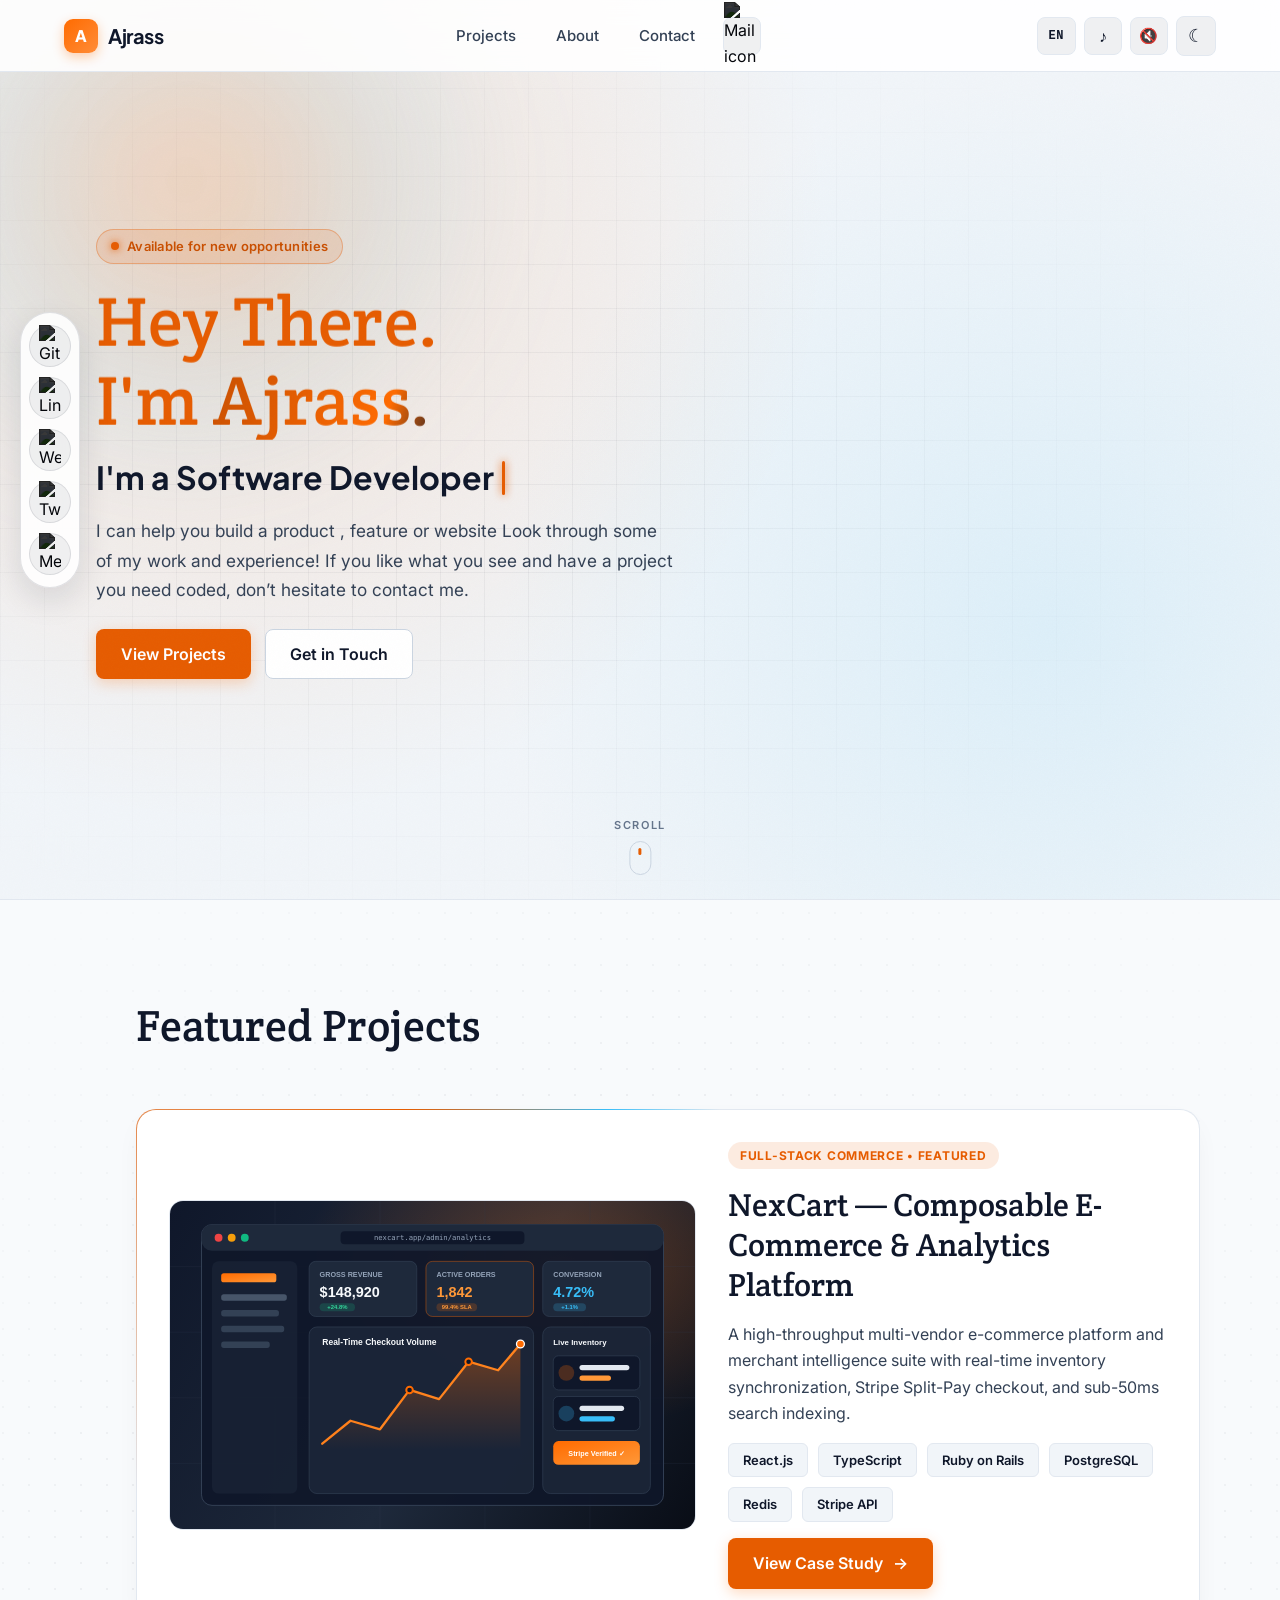
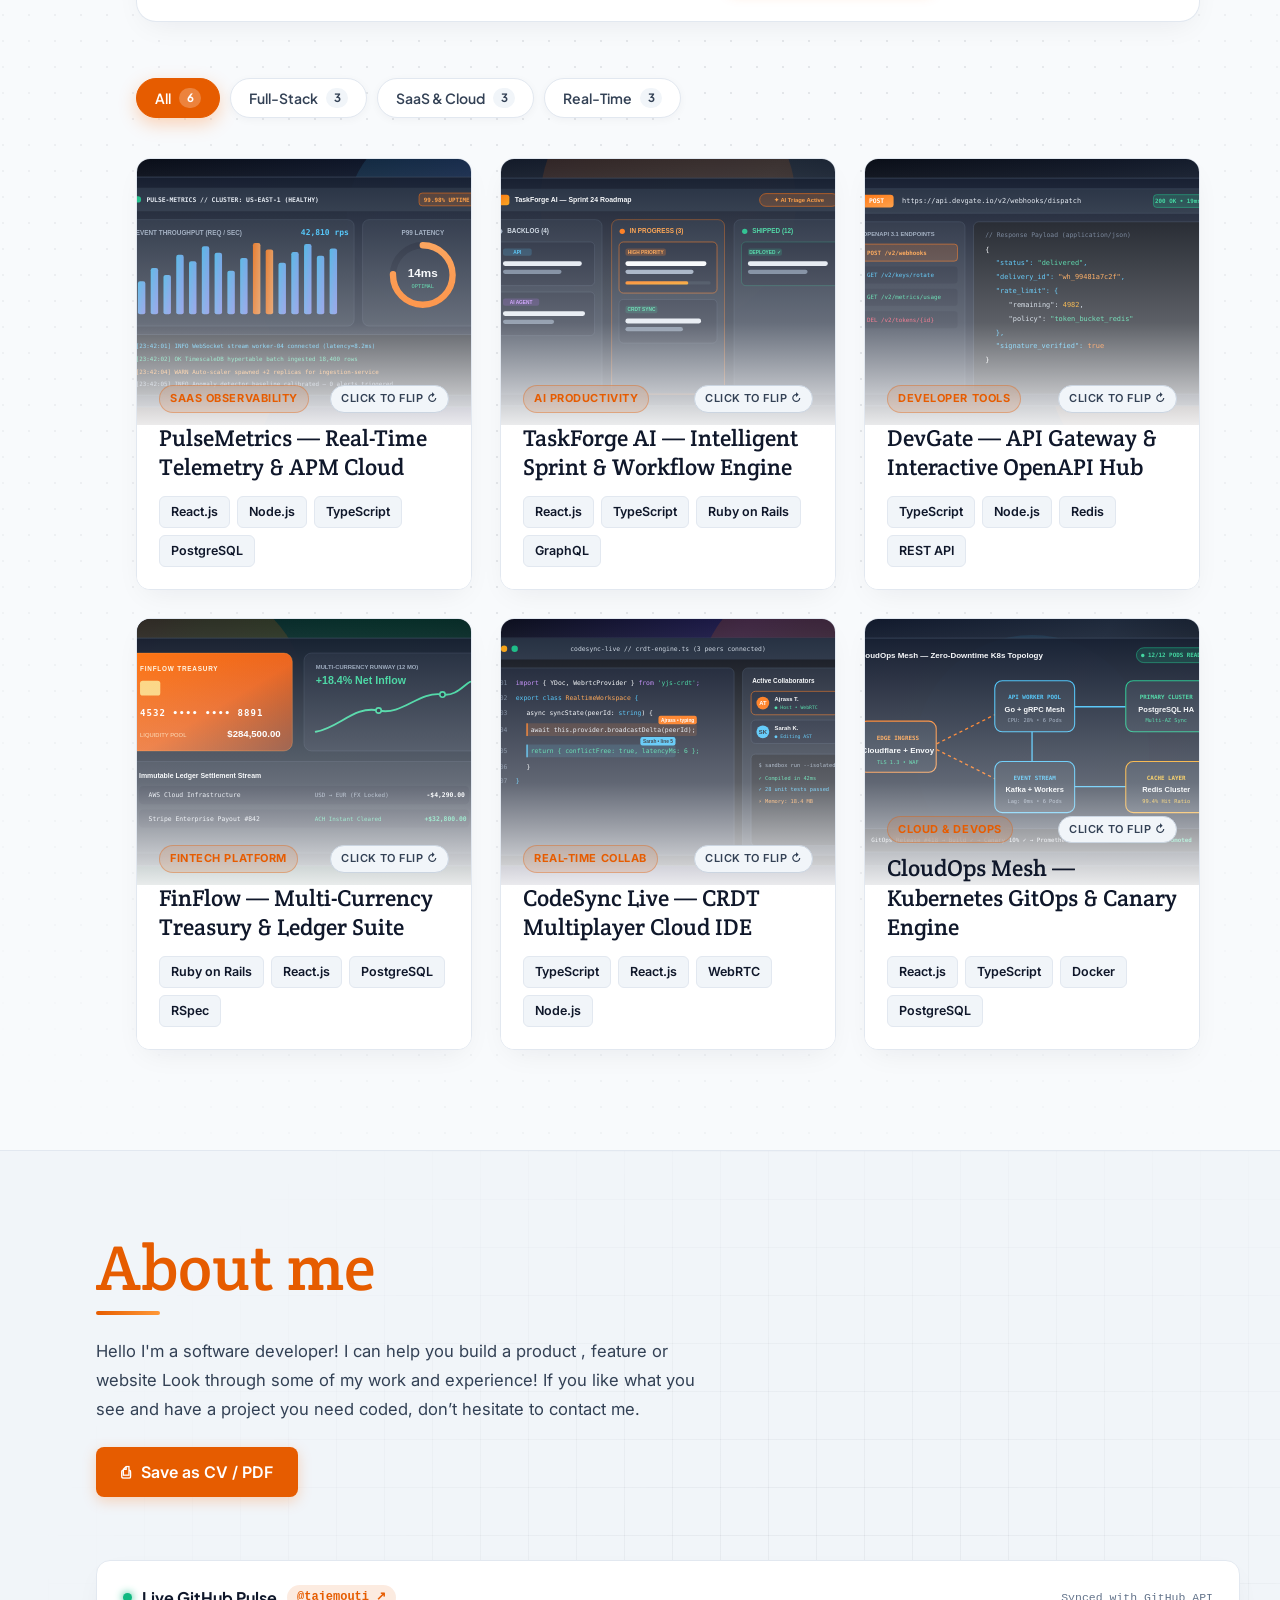
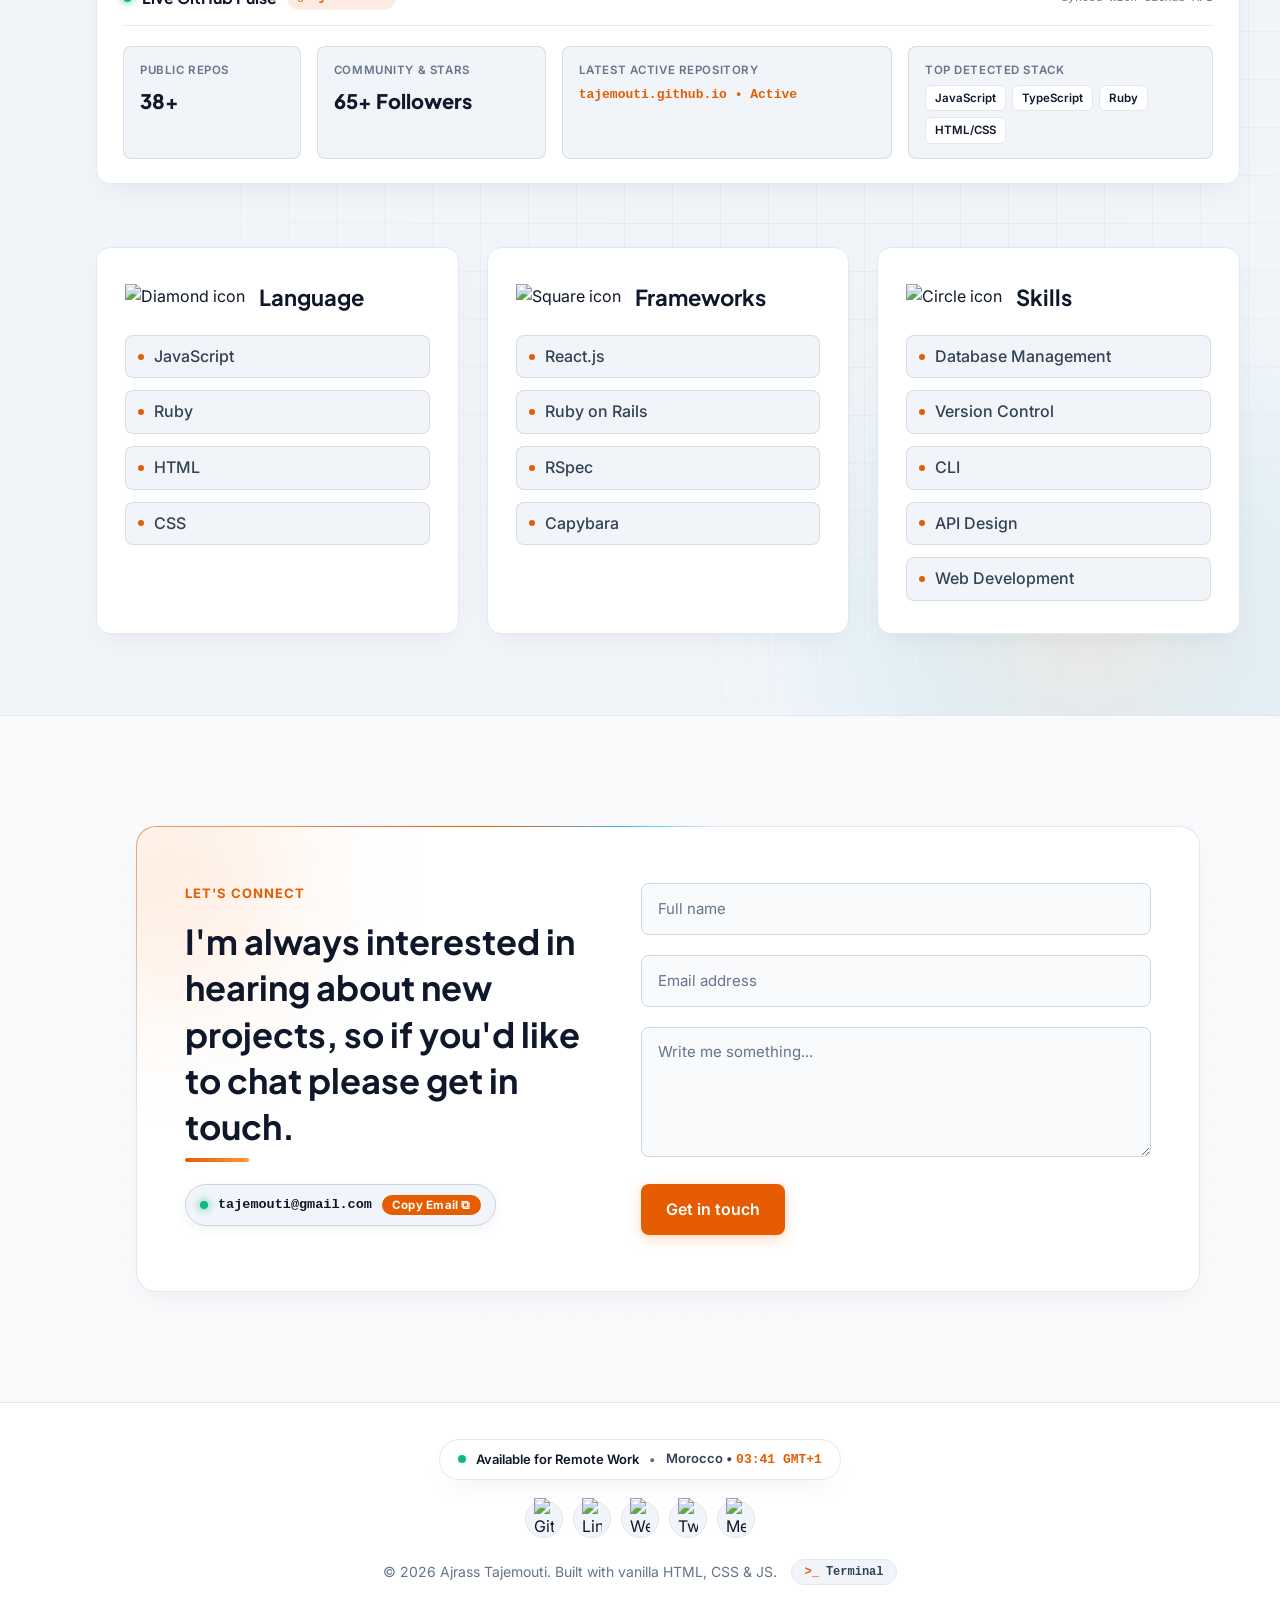
==== commit 00afcb0f: "chore: remove unused legacy assets and configure Vercel deployment" ====
--- a/index.html
+++ b/index.html
@@ -1,5 +1,5 @@
 <!DOCTYPE html>
-<html lang="en" data-theme="light">
+<html lang="en" data-theme="light" data-accent="orange">
   <head>
     <meta charset="UTF-8">
     <meta http-equiv="X-UA-Compatible" content="IE=edge">
@@ -10,7 +10,10 @@
     <meta property="og:description" content="I can help you build a product, feature or website. Look through some of my work and experience!">
     <meta property="og:type" content="website">
     <meta property="og:url" content="https://tajemouti.github.io/">
-    <meta property="og:image" content="default/SVG/Snapshoot Portfolio.svg">
+    <meta property="og:image" content="default/SVG/projects/project-ecommerce.svg">
+    <meta id="meta-theme-color" name="theme-color" content="#ff6b00">
+    <link rel="manifest" href="manifest.json">
+    <link rel="apple-touch-icon" href="default/SVG/pwa-icon.svg">
     <link
       id="dynamic-favicon"
       rel="icon"
@@ -24,7 +27,7 @@
     <title>Ajrass Portfolio | Software Developer</title>
   </head>
   <body>
-    <a class="skip-link" href="#main-content">Skip to main content</a>
+    <a class="skip-link" href="#main-content" data-i18n="skip_link">Skip to main content</a>
 
     <header class="site-header" id="top">
       <div class="scroll-progress" id="scroll-progress" aria-hidden="true"></div>
@@ -37,13 +40,13 @@
         <nav id="nav-bar" class="site-nav" aria-label="Primary Navigation">
           <ul class="nav-links" id="nav-links">
             <li class="nav-item">
-              <a class="nav-link" data-scramble href="#projects-section">Projects</a>
+              <a class="nav-link" data-scramble data-i18n="nav_projects" href="#projects-section">Projects</a>
             </li>
             <li class="nav-item">
-              <a class="nav-link" data-scramble href="#about-me-section">About</a>
+              <a class="nav-link" data-scramble data-i18n="nav_about" href="#about-me-section">About</a>
             </li>
             <li class="nav-item">
-              <a class="nav-link" data-scramble href="#form-section">Contact</a>
+              <a class="nav-link" data-scramble data-i18n="nav_contact" href="#form-section">Contact</a>
             </li>
             <li class="nav-item nav-mail-item">
               <a class="nav-mail-link" href="#form-section" aria-label="Contact via email form">
@@ -54,6 +57,69 @@
         </nav>
 
         <div class="header-actions">
+          <button
+            id="lang-toggle"
+            class="header-action-pill"
+            type="button"
+            aria-label="Switch language between English and French"
+            title="Switch Language (EN / FR)"
+          >
+            <span id="lang-toggle-text" class="lang-toggle-text">EN</span>
+          </button>
+
+          <div class="music-jukebox-wrapper" id="music-jukebox-wrapper">
+            <button
+              id="music-toggle"
+              class="header-icon-btn music-toggle-btn"
+              type="button"
+              aria-label="Open MIDI Synth Jukebox or toggle music"
+              aria-expanded="false"
+              aria-controls="music-jukebox-popover"
+              aria-pressed="false"
+              title="Synthwave / Cyberpunk Jukebox (8 Tracks ♪)"
+            >
+              <span class="music-icon-note" aria-hidden="true">♪</span>
+              <span class="music-eq-bars" aria-hidden="true">
+                <span class="music-eq-bar"></span>
+                <span class="music-eq-bar"></span>
+                <span class="music-eq-bar"></span>
+              </span>
+            </button>
+
+            <div
+              id="music-jukebox-popover"
+              class="music-jukebox-popover"
+              role="region"
+              aria-label="Procedural MIDI Jukebox Track Selector"
+              aria-hidden="true"
+            >
+              <div class="jukebox-header">
+                <div class="jukebox-title-col">
+                  <span class="jukebox-eyebrow">Web Audio MIDI Synth</span>
+                  <strong id="jukebox-now-playing" class="jukebox-now-playing">Paused — Select Track</strong>
+                </div>
+                <div class="jukebox-transport">
+                  <button id="jukebox-prev" class="jukebox-ctrl-btn" type="button" aria-label="Previous track" title="Previous Track">⏮</button>
+                  <button id="jukebox-play" class="jukebox-ctrl-btn jukebox-play-btn" type="button" aria-label="Play or pause music" title="Play / Pause">▶</button>
+                  <button id="jukebox-next" class="jukebox-ctrl-btn" type="button" aria-label="Next track" title="Next Track">⏭</button>
+                </div>
+              </div>
+              <ul id="jukebox-track-list" class="jukebox-track-list" role="listbox" aria-label="8 Synthwave and Chiptune Tracks"></ul>
+            </div>
+          </div>
+
+          <button
+            id="sound-toggle"
+            class="header-icon-btn"
+            type="button"
+            aria-label="Toggle UI micro-sound effects"
+            aria-pressed="false"
+            title="Toggle UI Sound Effects"
+          >
+            <span class="sound-icon-on" aria-hidden="true">🔊</span>
+            <span class="sound-icon-off" aria-hidden="true">🔇</span>
+          </button>
+
           <button
             id="theme-toggle"
             class="theme-toggle"
@@ -97,26 +163,26 @@
           </div>
 
           <nav class="mobile-drawer-nav" aria-label="Mobile Navigation">
-            <p class="mobile-nav-eyebrow">Navigation</p>
+            <p class="mobile-nav-eyebrow" data-i18n="drawer_nav_eyebrow">Navigation</p>
             <ul id="mobile-nav-bar" class="mobile-nav-list">
               <li class="mobile-nav-link" style="--drawer-item-index: 0;">
                 <a class="mobile-drawer-link" href="#projects-section">
                   <span class="mobile-link-index" aria-hidden="true">01</span>
-                  <span class="mobile-link-label">Projects</span>
+                  <span class="mobile-link-label" data-i18n="nav_projects">Projects</span>
                   <span class="mobile-link-arrow" aria-hidden="true">→</span>
                 </a>
               </li>
               <li class="mobile-nav-link" style="--drawer-item-index: 1;">
                 <a class="mobile-drawer-link" href="#about-me-section">
                   <span class="mobile-link-index" aria-hidden="true">02</span>
-                  <span class="mobile-link-label">About</span>
+                  <span class="mobile-link-label" data-i18n="nav_about">About</span>
                   <span class="mobile-link-arrow" aria-hidden="true">→</span>
                 </a>
               </li>
               <li class="mobile-nav-link" style="--drawer-item-index: 2;">
                 <a class="mobile-drawer-link" href="#form-section">
                   <span class="mobile-link-index" aria-hidden="true">03</span>
-                  <span class="mobile-link-label">Contact</span>
+                  <span class="mobile-link-label" data-i18n="nav_contact">Contact</span>
                   <span class="mobile-link-arrow" aria-hidden="true">→</span>
                 </a>
               </li>
@@ -125,7 +191,7 @@
 
           <div class="mobile-menu-footer" style="--drawer-item-index: 3;">
             <div class="mobile-theme-row">
-              <span class="mobile-theme-label">Appearance</span>
+              <span class="mobile-theme-label" data-i18n="drawer_appearance">Appearance</span>
               <button
                 id="mobile-theme-toggle"
                 class="mobile-theme-switch"
@@ -137,8 +203,59 @@
                 <span class="mobile-theme-mode-text" id="mobile-theme-text">Light</span>
               </button>
             </div>
+
+            <div class="mobile-theme-row">
+              <span class="mobile-theme-label" data-i18n="drawer_accent">Accent</span>
+              <div class="accent-picker" role="group" aria-label="Select accent color palette">
+                <button class="accent-dot is-active" type="button" data-accent-choice="orange" aria-label="Solar Orange accent" title="Solar Orange"></button>
+                <button class="accent-dot" type="button" data-accent-choice="cyan" aria-label="Cyber Cyan accent" title="Cyber Cyan"></button>
+                <button class="accent-dot" type="button" data-accent-choice="emerald" aria-label="Emerald Pulse accent" title="Emerald Pulse"></button>
+                <button class="accent-dot" type="button" data-accent-choice="violet" aria-label="Royal Violet accent" title="Royal Violet"></button>
+              </div>
+            </div>
+
+            <div class="mobile-theme-row">
+              <span class="mobile-theme-label" data-i18n="drawer_preferences">Audio &amp; Lang</span>
+              <div class="mobile-pref-actions">
+                <button
+                  id="mobile-music-toggle"
+                  class="mobile-mini-pill"
+                  type="button"
+                  aria-label="Toggle retro-synth background music"
+                >
+                  <span id="mobile-music-text">♪ BGM</span>
+                </button>
+                <button
+                  id="mobile-sound-toggle"
+                  class="mobile-mini-pill"
+                  type="button"
+                  aria-label="Toggle UI sound effects"
+                >
+                  <span id="mobile-sound-text">🔇 Off</span>
+                </button>
+                <button
+                  id="mobile-lang-toggle"
+                  class="mobile-mini-pill"
+                  type="button"
+                  aria-label="Switch language between English and French"
+                >
+                  <span id="mobile-lang-text">EN / FR</span>
+                </button>
+                <button
+                  id="mobile-pwa-install-btn"
+                  class="mobile-mini-pill pwa-install-mobile"
+                  type="button"
+                  aria-label="Install portfolio as Progressive Web App"
+                  hidden
+                >
+                  <span aria-hidden="true">⬇</span>
+                  <span data-i18n="pwa_install_btn">Install App</span>
+                </button>
+              </div>
+            </div>
+
             <a class="btn-primary mobile-drawer-cta" href="#form-section">
-              <span>Let's Talk</span>
+              <span data-i18n="drawer_cta">Let's Talk</span>
               <span aria-hidden="true">→</span>
             </a>
           </div>
@@ -151,25 +268,28 @@
         <canvas id="hero-particles" class="hero-particles" aria-hidden="true"></canvas>
         <div class="hero-container">
           <div class="headline">
-            <p class="hero-badge hero-animate" data-scramble style="--hero-delay: 0.05s;">Available for new opportunities</p>
+            <p class="hero-badge hero-animate" data-scramble data-i18n="hero_badge" style="--hero-delay: 0.05s;">Available for new opportunities</p>
             <h1 id="hero-title" class="hello">
               <span class="title-mask">
-                <span class="title-line" style="--line-delay: 0.12s;">Hey There.</span>
+                <span class="title-line" data-i18n="hero_greeting" style="--line-delay: 0.12s;">Hey There.</span>
               </span>
               <span class="title-mask">
-                <span class="title-line" style="--line-delay: 0.24s;">I'm <span class="text-shimmer">Ajrass.</span></span>
+                <span class="title-line" style="--line-delay: 0.24s;"><span data-i18n="hero_im">I'm</span> <span class="text-shimmer">Ajrass.</span></span>
               </span>
             </h1>
             <h2 class="iam hero-animate" style="--hero-delay: 0.34s;">
-              <span id="hero-role-text" data-scramble>I'm a Software Developer</span>
+              <span id="hero-role-text" data-scramble data-i18n="hero_role">I'm a Software Developer</span>
               <span class="role-cursor" aria-hidden="true"></span>
             </h2>
-            <p class="description hero-animate" style="--hero-delay: 0.42s;">
+            <p class="description hero-animate" data-i18n="hero_description" style="--hero-delay: 0.42s;">
               I can help you build a product , feature or website Look through some of my work and experience! If you like what you see and have a project you need coded, don’t hesitate to contact me.
             </p>
             <div class="hero-cta-group hero-animate" style="--hero-delay: 0.5s;">
-              <a class="btn-primary magnetic" href="#projects-section">View Projects</a>
-              <a class="btn-secondary magnetic" href="#form-section">Get in Touch</a>
+              <a class="btn-primary magnetic" data-i18n="hero_cta_projects" href="#projects-section">View Projects</a>
+              <a class="btn-secondary magnetic" data-i18n="hero_cta_contact" href="#form-section">Get in Touch</a>
+            </div>
+            <div class="print-only-contact" aria-hidden="true">
+              Morocco (GMT+1) • tajemouti@gmail.com • github.com/tajemouti • linkedin.com/in/ajrass
             </div>
           </div>
 
@@ -186,7 +306,7 @@
         </div>
 
         <a class="scroll-indicator" href="#projects-section" aria-label="Scroll down to projects">
-          <span class="scroll-indicator-text">Scroll</span>
+          <span class="scroll-indicator-text" data-i18n="scroll_label">Scroll</span>
           <span class="scroll-indicator-mouse" aria-hidden="true">
             <span class="scroll-indicator-wheel"></span>
           </span>
@@ -202,12 +322,17 @@
           <div class="about-header-grid">
             <div class="about-intro reveal">
               <h2 id="about-heading" class="about-me-heading heading-reveal">
-                <span class="heading-reveal-text">About me</span>
+                <span class="heading-reveal-text" data-i18n="about_heading">About me</span>
               </h2>
-              <p class="about-me-description">
+              <p class="about-me-description" data-i18n="about_description">
                 Hello I'm a software developer! I can help you build a product , feature or website Look through some of my work and experience! If you like what you see and have a project you need coded, don’t hesitate to contact me.
               </p>
-              <a class="btn-primary larger magnetic" href="#form-section">Get my resume</a>
+              <div class="about-cta-group">
+                <button id="print-cv-btn" class="btn-primary magnetic" type="button" aria-label="Download or Print ATS-friendly CV">
+                  <span aria-hidden="true">⎙</span>
+                  <span data-i18n="about_print_cv">Save as CV / PDF</span>
+                </button>
+              </div>
             </div>
 
             <div class="about-visual reveal" aria-hidden="true">
@@ -222,11 +347,53 @@
             </div>
           </div>
 
+          <aside class="github-pulse-card reveal" id="github-pulse-card" aria-label="Live GitHub Activity">
+            <div class="github-pulse-header">
+              <div class="github-pulse-brand">
+                <span class="github-pulse-dot" aria-hidden="true"></span>
+                <span class="github-pulse-title" data-i18n="gh_pulse_title">Live GitHub Pulse</span>
+                <a class="github-pulse-handle" href="https://github.com/tajemouti" target="_blank" rel="noopener noreferrer">@tajemouti ↗</a>
+              </div>
+              <span class="github-pulse-status" id="gh-pulse-updated" data-i18n="gh_pulse_synced">Synced with GitHub API</span>
+            </div>
+            <div class="github-pulse-grid">
+              <div class="github-stat-box">
+                <span class="github-stat-label" data-i18n="gh_repos_label">Public Repos</span>
+                <strong class="github-stat-value" id="gh-stat-repos">38+</strong>
+              </div>
+              <div class="github-stat-box">
+                <span class="github-stat-label" data-i18n="gh_followers_label">Community &amp; Stars</span>
+                <strong class="github-stat-value" id="gh-stat-followers">65+ Followers</strong>
+              </div>
+              <div class="github-stat-box github-stat-latest">
+                <span class="github-stat-label" data-i18n="gh_latest_label">Latest Active Repository</span>
+                <a
+                  id="gh-latest-repo"
+                  class="github-latest-link"
+                  href="https://github.com/tajemouti/tajemouti.github.io"
+                  target="_blank"
+                  rel="noopener noreferrer"
+                >
+                  tajemouti.github.io • Active
+                </a>
+              </div>
+              <div class="github-stat-box github-stat-langs">
+                <span class="github-stat-label" data-i18n="gh_langs_label">Top Detected Stack</span>
+                <div class="github-lang-pills" id="gh-lang-pills">
+                  <span class="github-lang-pill">JavaScript</span>
+                  <span class="github-lang-pill">TypeScript</span>
+                  <span class="github-lang-pill">Ruby</span>
+                  <span class="github-lang-pill">HTML/CSS</span>
+                </div>
+              </div>
+            </div>
+          </aside>
+
           <div class="skills" aria-label="Technical Skills">
             <article class="skill-card reveal" style="--stagger-index: 0;">
               <div class="skill-heading">
                 <img src="default/SVG/Rectangle55.svg" alt="Diamond icon">
-                <h3>Language</h3>
+                <h3 data-i18n="skill_cat_lang">Language</h3>
               </div>
               <ul class="skill">
                 <li class="skill-list">JavaScript</li>
@@ -239,7 +406,7 @@
             <article class="skill-card reveal" style="--stagger-index: 1;">
               <div class="skill-heading">
                 <img src="default/SVG/Rectangle56.svg" alt="Square icon">
-                <h3>Frameworks</h3>
+                <h3 data-i18n="skill_cat_fw">Frameworks</h3>
               </div>
               <ul class="skill">
                 <li class="skill-list">React.js</li>
@@ -252,7 +419,7 @@
             <article class="skill-card reveal" style="--stagger-index: 2;">
               <div class="skill-heading">
                 <img src="default/SVG/Rectangle57.svg" alt="Circle icon">
-                <h3>Skills</h3>
+                <h3 data-i18n="skill_cat_skills">Skills</h3>
               </div>
               <ul class="skill">
                 <li class="skill-list">Database Management</li>
@@ -269,9 +436,9 @@
       <section id="form-section" class="contact-section" aria-labelledby="contact-heading">
         <div class="contact-container">
           <div class="contact-copy reveal">
-            <span class="section-eyebrow">Let's Connect</span>
+            <span class="section-eyebrow" data-i18n="contact_eyebrow">Let's Connect</span>
             <h2 id="contact-heading" class="form-heading heading-reveal">
-              <span class="heading-reveal-text">
+              <span class="heading-reveal-text" data-i18n="contact_heading">
                 I'm always interested in hearing about new projects, so if you'd like to chat please get in touch.
               </span>
             </h2>
@@ -285,27 +452,28 @@
               >
                 <span class="copy-email-dot" aria-hidden="true"></span>
                 <span class="copy-email-address">tajemouti@gmail.com</span>
-                <span class="copy-email-badge" id="copy-email-badge">Copy Email ⧉</span>
+                <span class="copy-email-badge" id="copy-email-badge" data-i18n="copy_email_badge">Copy Email ⧉</span>
               </button>
             </div>
           </div>
 
           <form id="form" class="contact-form reveal" action="https://formspree.io/f/mdovqere" method="post" novalidate>
             <div class="form-field">
-              <label class="sr-only" for="name">Full name</label>
-              <input id="name" name="name" type="text" maxlength="30" placeholder="Full name" autocomplete="name" required>
+              <label class="sr-only" for="name" data-i18n="form_name_label">Full name</label>
+              <input id="name" name="name" type="text" maxlength="30" placeholder="Full name" data-i18n-placeholder="form_name_placeholder" autocomplete="name" required>
             </div>
             <div class="form-field">
-              <label class="sr-only" for="email">Email address</label>
-              <input id="email" name="email" type="email" placeholder="Email address" autocomplete="email" required>
+              <label class="sr-only" for="email" data-i18n="form_email_label">Email address</label>
+              <input id="email" name="email" type="email" placeholder="Email address" data-i18n-placeholder="form_email_placeholder" autocomplete="email" required>
             </div>
             <div class="form-field">
-              <label class="sr-only" for="message">Your message</label>
-              <textarea id="message" name="message" maxlength="500" placeholder="Write me something..." rows="4" required></textarea>
+              <label class="sr-only" for="message" data-i18n="form_message_label">Your message</label>
+              <textarea id="message" name="message" maxlength="500" placeholder="Write me something..." data-i18n-placeholder="form_message_placeholder" rows="4" required></textarea>
             </div>
             <div class="form-actions">
-              <button class="btn magnetic" type="submit">Get in touch</button>
+              <button id="form-submit-btn" class="btn magnetic" type="submit" data-i18n="form_submit_btn">Get in touch</button>
               <p class="errText" id="form-feedback" role="alert" aria-live="polite"></p>
+              <div class="form-success-banner" id="form-success-banner" role="status" aria-live="polite" aria-hidden="true"></div>
             </div>
           </form>
         </div>
@@ -314,13 +482,15 @@
 
     <footer class="site-footer">
       <div class="footer-container">
-        <div class="footer-status-pill" aria-label="Availability and current local time in Morocco">
-          <span class="footer-status-dot" aria-hidden="true"></span>
-          <span class="footer-status-text">Available for Remote Work</span>
-          <span class="footer-status-divider" aria-hidden="true">•</span>
-          <span class="footer-time-wrapper">
-            Morocco • <time id="local-time-clock" class="footer-time-clock" datetime="">--:--</time>
-          </span>
+        <div class="footer-top-controls">
+          <div class="footer-status-pill" aria-label="Availability and current local time in Morocco">
+            <span class="footer-status-dot" aria-hidden="true"></span>
+            <span class="footer-status-text" data-i18n="footer_status">Available for Remote Work</span>
+            <span class="footer-status-divider" aria-hidden="true">•</span>
+            <span class="footer-time-wrapper">
+              <span data-i18n="footer_location">Morocco</span> • <time id="local-time-clock" class="footer-time-clock" datetime="">--:--</time>
+            </span>
+          </div>
         </div>
 
         <ul class="social-footer" aria-label="Footer social media links">
@@ -353,6 +523,17 @@
         <div class="footer-bottom-row">
           <p class="footer-copy">© <span id="current-year">2026</span> Ajrass Tajemouti. Built with vanilla HTML, CSS &amp; JS.</p>
           <button
+            id="pwa-install-btn"
+            class="pwa-install-btn magnetic"
+            type="button"
+            aria-label="Install portfolio as an app"
+            title="Install Ajrass Portfolio (PWA)"
+            hidden
+          >
+            <span class="pwa-install-icon" aria-hidden="true">⬇</span>
+            <span class="pwa-install-text" data-i18n="pwa_install_btn">Install App</span>
+          </button>
+          <button
             id="terminal-trigger"
             class="terminal-trigger magnetic"
             type="button"
@@ -441,13 +622,14 @@
       aria-labelledby="terminal-modal-title"
       aria-hidden="true"
     >
+      <canvas id="terminal-matrix-canvas" class="terminal-matrix-canvas" aria-hidden="true"></canvas>
       <div class="terminal-header">
         <div class="terminal-dots" aria-hidden="true">
           <span class="terminal-dot terminal-dot-red"></span>
           <span class="terminal-dot terminal-dot-amber"></span>
           <span class="terminal-dot terminal-dot-green"></span>
         </div>
-        <h3 id="terminal-modal-title" class="terminal-title">ajrass@portfolio: ~ (AjrassOS v1.0)</h3>
+        <h3 id="terminal-modal-title" class="terminal-title">ajrass@portfolio: ~ (AjrassOS v2.5)</h3>
         <button
           id="terminal-close"
           class="terminal-close"
@@ -467,18 +649,72 @@
             type="text"
             spellcheck="false"
             autocapitalize="off"
-            placeholder="Type 'help' and press Enter..."
+            placeholder="Type 'help' or press Tab..."
             aria-label="Terminal command input"
           >
         </form>
       </div>
+      <div class="terminal-chips-bar" aria-label="Quick-run terminal commands">
+        <span class="terminal-chips-label">Quick run:</span>
+        <button class="terminal-chip" type="button" data-terminal-cmd="neofetch">neofetch</button>
+        <button class="terminal-chip" type="button" data-terminal-cmd="achievements">trophies 🏆</button>
+        <button class="terminal-chip" type="button" data-terminal-cmd="snake">snake 🐍</button>
+        <button class="terminal-chip" type="button" data-terminal-cmd="type">type ⌨️</button>
+        <button class="terminal-chip" type="button" data-terminal-cmd="music">music ♪</button>
+        <button class="terminal-chip" type="button" data-terminal-cmd="matrix">matrix</button>
+        <button class="terminal-chip" type="button" data-terminal-cmd="party">party 🎉</button>
+        <button class="terminal-chip" type="button" data-terminal-cmd="sudo hire ajrass">sudo hire ajrass</button>
+      </div>
     </div>
 
+    <canvas id="confetti-canvas" class="confetti-canvas" aria-hidden="true"></canvas>
     <div id="overlay" aria-hidden="true"></div>
     <div id="toast-notification" class="toast-notification" role="status" aria-live="polite" aria-hidden="true">
       <span class="toast-icon" aria-hidden="true">✓</span>
       <span class="toast-message" id="toast-message">Email copied to clipboard ✓</span>
     </div>
+    <div id="achievement-toast" class="achievement-toast" role="status" aria-live="polite" aria-hidden="true">
+      <span class="achievement-toast-trophy" aria-hidden="true">🏆</span>
+      <div class="achievement-toast-body">
+        <span class="achievement-toast-eyebrow" id="achievement-toast-eyebrow">Achievement Unlocked • 1/6</span>
+        <strong class="achievement-toast-title" id="achievement-toast-title">Secret Found</strong>
+      </div>
+    </div>
+
+    <aside class="floating-controls-dock" id="floating-controls-dock" aria-label="Quick Theme Accent &amp; Blueprint Controls">
+      <button
+        id="floating-dock-trigger"
+        class="floating-dock-trigger magnetic"
+        type="button"
+        aria-expanded="false"
+        aria-controls="floating-dock-panel"
+        aria-label="Customize Accent Color &amp; Blueprint X-Ray Mode"
+        title="Accent Palette &amp; Blueprint X-Ray"
+      >
+        <span class="dock-trigger-swatch" aria-hidden="true"></span>
+      </button>
+      <div class="floating-dock-panel" id="floating-dock-panel" aria-hidden="true">
+        <div class="accent-picker" role="group" aria-label="Select accent color palette">
+          <button class="accent-dot is-active" type="button" data-accent-choice="orange" aria-label="Solar Orange accent" title="Solar Orange"></button>
+          <button class="accent-dot" type="button" data-accent-choice="cyan" aria-label="Cyber Cyan accent" title="Cyber Cyan"></button>
+          <button class="accent-dot" type="button" data-accent-choice="emerald" aria-label="Emerald Pulse accent" title="Emerald Pulse"></button>
+          <button class="accent-dot" type="button" data-accent-choice="violet" aria-label="Royal Violet accent" title="Royal Violet"></button>
+        </div>
+        <span class="dock-panel-divider" aria-hidden="true"></span>
+        <button
+          id="xray-toggle"
+          class="xray-toggle-btn"
+          type="button"
+          aria-pressed="false"
+          aria-label="Toggle Blueprint X-Ray wireframe mode (Shift+X)"
+          title="Toggle Blueprint X-Ray Mode (Shift + X)"
+        >
+          <span>⌗</span>
+          <span data-i18n="xray_btn_label">Blueprint</span>
+        </button>
+      </div>
+    </aside>
+
     <button
       id="back-to-top"
       class="back-to-top magnetic"
@@ -495,6 +731,141 @@
     <div id="cursor-ring" class="cursor-ring" aria-hidden="true">
       <span class="cursor-ring-label">View</span>
     </div>
+
+    <!-- Dedicated 1-Page Executive Print / PDF Resume Sheet (Visible only in @media print) -->
+    <section id="print-cv-sheet" class="print-cv-sheet" aria-hidden="true">
+      <header class="print-cv-header">
+        <div class="print-cv-title-block">
+          <h1 class="print-cv-name">Ajrass Tajemouti</h1>
+          <p class="print-cv-role">Full-Stack Software Engineer — React, TypeScript, Ruby on Rails &amp; Cloud Systems</p>
+        </div>
+        <div class="print-cv-contact-grid">
+          <span>tajemouti@gmail.com</span>
+          <span>github.com/tajemouti</span>
+          <span>linkedin.com/in/ajrass</span>
+          <span>tajemouti.github.io • Morocco (GMT+1)</span>
+        </div>
+      </header>
+
+      <div class="print-cv-body">
+        <div class="print-cv-main">
+          <section class="print-cv-section">
+            <h2 class="print-cv-heading">Executive Summary</h2>
+            <p class="print-cv-summary">
+              Results-driven Full-Stack Software Developer specializing in high-throughput web architectures, distributed backends, and responsive frontend systems. Proven track record designing composable e-commerce platforms, real-time telemetry dashboards, CRDT multiplayer workspaces, and ACID-compliant financial ledgers with clean, maintainable code and rigorous automated test coverage.
+            </p>
+          </section>
+
+          <section class="print-cv-section">
+            <h2 class="print-cv-heading">Selected Engineering Projects &amp; Case Studies</h2>
+
+            <article class="print-cv-item">
+              <div class="print-cv-item-head">
+                <strong>NexCart — Composable E-Commerce &amp; Merchant Analytics Suite</strong>
+                <span class="print-cv-stack">React • TypeScript • Ruby on Rails • PostgreSQL • Redis • Stripe API</span>
+              </div>
+              <ul class="print-cv-bullets">
+                <li>Architected a multi-vendor storefront and merchant intelligence dashboard with distributed Redis inventory locks and sub-50ms faceted product search.</li>
+                <li>Engineered an idempotent Stripe Connect webhook settlement pipeline achieving 99.98% payout reliability and real-time GMV cohort forecasting.</li>
+              </ul>
+            </article>
+
+            <article class="print-cv-item">
+              <div class="print-cv-item-head">
+                <strong>PulseMetrics — Real-Time Telemetry &amp; APM Observability Cloud</strong>
+                <span class="print-cv-stack">React • Node.js • TypeScript • TimescaleDB • WebSockets • Docker</span>
+              </div>
+              <ul class="print-cv-bullets">
+                <li>Built a streaming WebSocket ingestion pipeline processing 42,000+ telemetry spans/sec with backpressure control and automated P99 latency alerting.</li>
+                <li>Designed a high-density 60fps time-series visualization engine rendering 100K+ metrics points without browser frame drops.</li>
+              </ul>
+            </article>
+
+            <article class="print-cv-item">
+              <div class="print-cv-item-head">
+                <strong>FinFlow — Multi-Currency Treasury &amp; Immutable Double-Entry Ledger</strong>
+                <span class="print-cv-stack">Ruby on Rails • React • PostgreSQL • RSpec • Redis • REST API</span>
+              </div>
+              <ul class="print-cv-bullets">
+                <li>Enforced strict ACID double-entry accounting invariants in PostgreSQL with cryptographic audit trails and 98.6% RSpec domain test coverage.</li>
+                <li>Automated multi-currency FX liquidity rebalancing, programmable virtual card controls, and 12-month cash runway simulation.</li>
+              </ul>
+            </article>
+
+            <article class="print-cv-item">
+              <div class="print-cv-item-head">
+                <strong>CodeSync Live — CRDT Multiplayer Cloud IDE &amp; Sandbox Runner</strong>
+                <span class="print-cv-stack">TypeScript • React • Yjs CRDT • WebRTC • Node.js • Docker</span>
+              </div>
+              <ul class="print-cv-bullets">
+                <li>Delivered conflict-free multiplayer code editing across 25+ concurrent peers with sub-15ms delta sync over WebRTC/WebSockets and cgroup-isolated Docker execution.</li>
+              </ul>
+            </article>
+
+            <article class="print-cv-item">
+              <div class="print-cv-item-head">
+                <strong>DevGate API Hub &amp; CloudOps Kubernetes Canary Engine</strong>
+                <span class="print-cv-stack">TypeScript • Node.js • Redis • OpenAPI 3.1 • Docker • Prometheus</span>
+              </div>
+              <ul class="print-cv-bullets">
+                <li>Implemented a <2ms Redis token-bucket rate limiter, HMAC-SHA256 webhook dispatcher, and automated Kubernetes canary traffic shifting gated by Prometheus SLOs.</li>
+              </ul>
+            </article>
+          </section>
+        </div>
+
+        <aside class="print-cv-sidebar">
+          <section class="print-cv-section">
+            <h2 class="print-cv-heading">Technical Stack</h2>
+            <div class="print-cv-skill-group">
+              <strong>Languages</strong>
+              <p>JavaScript (ES6+), TypeScript, Ruby, SQL, HTML5, CSS3, Bash</p>
+            </div>
+            <div class="print-cv-skill-group">
+              <strong>Frameworks &amp; Libraries</strong>
+              <p>React.js, Ruby on Rails, Node.js, Express, GraphQL, Tailwind CSS, Bootstrap</p>
+            </div>
+            <div class="print-cv-skill-group">
+              <strong>Data &amp; Infrastructure</strong>
+              <p>PostgreSQL, Redis, TimescaleDB, Docker, Kubernetes, Git, GitHub Actions CI/CD, Linux CLI</p>
+            </div>
+            <div class="print-cv-skill-group">
+              <strong>Testing &amp; Quality</strong>
+              <p>RSpec, Capybara, Jest, TDD/BDD, OpenAPI 3.1, WCAG 2.1 AA Accessibility</p>
+            </div>
+          </section>
+
+          <section class="print-cv-section">
+            <h2 class="print-cv-heading">Core Competencies</h2>
+            <ul class="print-cv-list">
+              <li>Distributed Systems &amp; REST/GraphQL API Design</li>
+              <li>Real-Time WebSockets, WebRTC &amp; CRDT Sync</li>
+              <li>Database Indexing, ACID Transactions &amp; Caching</li>
+              <li>60fps Frontend Architecture &amp; Design Systems</li>
+              <li>Agile Delivery, Code Reviews &amp; Remote Collaboration</li>
+            </ul>
+          </section>
+
+          <section class="print-cv-section">
+            <h2 class="print-cv-heading">Education &amp; Training</h2>
+            <div class="print-cv-skill-group">
+              <strong>Full-Stack Web Development</strong>
+              <p>Microverse — Remote Software Engineering Program (1,500+ hrs pair programming, algorithms &amp; full-stack architecture)</p>
+            </div>
+          </section>
+
+          <section class="print-cv-section">
+            <h2 class="print-cv-heading">Languages</h2>
+            <ul class="print-cv-list">
+              <li><strong>English:</strong> Professional Working Proficiency</li>
+              <li><strong>French:</strong> Bilingual / Fluent Proficiency</li>
+              <li><strong>Arabic:</strong> Native Proficiency</li>
+            </ul>
+          </section>
+        </aside>
+      </div>
+    </section>
+
     <script src="script.js"></script>
   </body>
 </html>
--- a/style.css
+++ b/style.css
@@ -128,10 +128,85 @@
   --social-dock-bg: rgba(30, 28, 27, 0.86);
   --social-dock-border: rgba(255, 255, 255, 0.16);
   --social-dock-shadow: 0 16px 38px rgba(0, 0, 0, 0.6);
-  --tooltip-bg: #ff6b00;
+  --tooltip-bg: var(--orange);
   --tooltip-text: #fff;
   --icon-light-svg-filter: none;
   --icon-footer-svg-filter: brightness(1.45);
+}
+
+/* ==========================================================================
+   1b. Dynamic Accent Color Palettes (Solar Orange, Cyber Cyan, Emerald, Violet)
+   ========================================================================== */
+[data-accent='cyan'] {
+  --orange: #0891b2;
+  --orange-bright: #06b6d4;
+  --orange-hover: #0e7490;
+  --orange-soft: rgba(6, 182, 212, 0.13);
+  --orange-border: rgba(6, 182, 212, 0.38);
+  --text-accent: #0e7490;
+  --hero-glow-1: rgba(6, 182, 212, 0.16);
+  --orb-warm: rgba(6, 182, 212, 0.18);
+  --orb-amber: rgba(56, 189, 248, 0.15);
+  --spotlight-color: rgba(6, 182, 212, 0.08);
+  --shimmer-gradient: linear-gradient(110deg, #0e7490 0%, #06b6d4 38%, #0f172a 52%, #06b6d4 66%, #0e7490 100%);
+}
+
+[data-theme='dark'][data-accent='cyan'] {
+  --orange: #06b6d4;
+  --orange-bright: #22d3ee;
+  --orange-hover: #0891b2;
+  --orange-soft: rgba(6, 182, 212, 0.16);
+  --orange-border: rgba(34, 211, 238, 0.42);
+  --text-accent: #67e8f9;
+  --shimmer-gradient: linear-gradient(110deg, #06b6d4 0%, #67e8f9 38%, #f8fafc 52%, #67e8f9 66%, #06b6d4 100%);
+}
+
+[data-accent='emerald'] {
+  --orange: #059669;
+  --orange-bright: #10b981;
+  --orange-hover: #047857;
+  --orange-soft: rgba(16, 185, 129, 0.13);
+  --orange-border: rgba(16, 185, 129, 0.38);
+  --text-accent: #047857;
+  --hero-glow-1: rgba(16, 185, 129, 0.15);
+  --orb-warm: rgba(16, 185, 129, 0.18);
+  --orb-amber: rgba(52, 211, 153, 0.14);
+  --spotlight-color: rgba(16, 185, 129, 0.08);
+  --shimmer-gradient: linear-gradient(110deg, #047857 0%, #10b981 38%, #0f172a 52%, #10b981 66%, #047857 100%);
+}
+
+[data-theme='dark'][data-accent='emerald'] {
+  --orange: #10b981;
+  --orange-bright: #34d399;
+  --orange-hover: #059669;
+  --orange-soft: rgba(16, 185, 129, 0.16);
+  --orange-border: rgba(52, 211, 153, 0.42);
+  --text-accent: #6ee7b7;
+  --shimmer-gradient: linear-gradient(110deg, #10b981 0%, #6ee7b7 38%, #f8fafc 52%, #6ee7b7 66%, #10b981 100%);
+}
+
+[data-accent='violet'] {
+  --orange: #7c3aed;
+  --orange-bright: #8b5cf6;
+  --orange-hover: #6d28d9;
+  --orange-soft: rgba(139, 92, 246, 0.13);
+  --orange-border: rgba(139, 92, 246, 0.38);
+  --text-accent: #6d28d9;
+  --hero-glow-1: rgba(139, 92, 246, 0.16);
+  --orb-warm: rgba(139, 92, 246, 0.18);
+  --orb-amber: rgba(167, 139, 250, 0.15);
+  --spotlight-color: rgba(139, 92, 246, 0.08);
+  --shimmer-gradient: linear-gradient(110deg, #6d28d9 0%, #8b5cf6 38%, #0f172a 52%, #8b5cf6 66%, #6d28d9 100%);
+}
+
+[data-theme='dark'][data-accent='violet'] {
+  --orange: #8b5cf6;
+  --orange-bright: #a78bfa;
+  --orange-hover: #7c3aed;
+  --orange-soft: rgba(139, 92, 246, 0.16);
+  --orange-border: rgba(167, 139, 250, 0.42);
+  --text-accent: #c4b5fd;
+  --shimmer-gradient: linear-gradient(110deg, #8b5cf6 0%, #c4b5fd 38%, #f8fafc 52%, #c4b5fd 66%, #8b5cf6 100%);
 }
 
 /* ==========================================================================
@@ -148,6 +223,44 @@
 html {
   scroll-behavior: smooth;
   scroll-padding-top: var(--header-height);
+  scrollbar-width: thin;
+  scrollbar-color: var(--orange) var(--bg-surface);
+}
+
+/* Theme-Matched & Accent-Reactive Custom Scrollbars Across Entire Site */
+.modal,
+.terminal-body,
+.jukebox-track-list,
+.mobile-menu-inner {
+  scrollbar-width: thin;
+  scrollbar-color: var(--orange) var(--bg-surface);
+}
+
+::-webkit-scrollbar {
+  width: 8px;
+  height: 8px;
+}
+
+::-webkit-scrollbar-track {
+  background: var(--bg-surface);
+}
+
+::-webkit-scrollbar-thumb {
+  background: var(--orange);
+  border-radius: 999px;
+  border: 2px solid var(--bg-surface);
+}
+
+::-webkit-scrollbar-thumb:hover {
+  background: var(--orange-bright);
+}
+
+.terminal-body::-webkit-scrollbar-track {
+  background: #0d1117;
+}
+
+.terminal-body::-webkit-scrollbar-thumb {
+  border-color: #0d1117;
 }
 
 main section[id] {
@@ -393,7 +506,359 @@
 .header-actions {
   display: flex;
   align-items: center;
-  gap: 12px;
+  gap: 8px;
+}
+
+.header-action-pill {
+  display: inline-flex;
+  align-items: center;
+  justify-content: center;
+  height: 38px;
+  padding: 0 11px;
+  border-radius: var(--radius-sm);
+  background: var(--bg-subtle-hover);
+  border: 1px solid var(--border-color);
+  color: var(--text-primary);
+  font-family: ui-monospace, SFMono-Regular, Menlo, Monaco, Consolas, monospace;
+  font-size: 12px;
+  font-weight: 700;
+  letter-spacing: 0.04em;
+  transition:
+    background-color var(--transition-fast),
+    color var(--transition-fast),
+    border-color var(--transition-fast),
+    transform var(--transition-fast);
+}
+
+.header-action-pill:hover,
+.header-action-pill:focus-visible {
+  background: var(--orange-soft);
+  color: var(--orange);
+  border-color: var(--orange);
+  transform: translateY(-1px);
+  outline: none;
+}
+
+.header-icon-btn {
+  position: relative;
+  display: inline-flex;
+  align-items: center;
+  justify-content: center;
+  width: 38px;
+  height: 38px;
+  border-radius: var(--radius-sm);
+  background: var(--bg-subtle-hover);
+  border: 1px solid var(--border-color);
+  color: var(--text-primary);
+  font-size: 15px;
+  transition:
+    background-color var(--transition-fast),
+    border-color var(--transition-fast),
+    transform var(--transition-fast);
+}
+
+.header-icon-btn:hover,
+.header-icon-btn:focus-visible {
+  background: var(--orange-soft);
+  border-color: var(--orange);
+  transform: translateY(-1px);
+  outline: none;
+}
+
+.header-icon-btn .sound-icon-on {
+  display: none;
+}
+
+.header-icon-btn[aria-pressed='true'] {
+  border-color: var(--orange);
+  background: var(--orange-soft);
+}
+
+.header-icon-btn[aria-pressed='true'] .sound-icon-on {
+  display: inline;
+}
+
+.header-icon-btn[aria-pressed='true'] .sound-icon-off {
+  display: none;
+}
+
+/* Music Toggle Button, Equalizer Animation & 10-Track MIDI Jukebox Popover */
+.music-jukebox-wrapper {
+  position: relative;
+  display: inline-flex;
+  align-items: center;
+}
+
+.music-toggle-btn .music-icon-note {
+  font-size: 16px;
+  font-weight: 700;
+}
+
+.music-toggle-btn .music-eq-bars {
+  display: none;
+  align-items: flex-end;
+  gap: 2.5px;
+  height: 14px;
+}
+
+.music-toggle-btn[aria-pressed='true'] .music-icon-note {
+  display: none;
+}
+
+.music-toggle-btn[aria-pressed='true'] .music-eq-bars {
+  display: inline-flex;
+}
+
+.music-eq-bar {
+  width: 2.5px;
+  height: 100%;
+  border-radius: 2px;
+  background-color: var(--orange);
+  transform-origin: bottom center;
+  animation: musicEqBounce 0.75s ease-in-out infinite alternate;
+}
+
+.music-eq-bar:nth-child(2) {
+  animation-delay: 0.2s;
+  animation-duration: 0.55s;
+}
+
+.music-eq-bar:nth-child(3) {
+  animation-delay: 0.35s;
+  animation-duration: 0.65s;
+}
+
+@keyframes musicEqBounce {
+  0% {
+    transform: scaleY(0.28);
+  }
+
+  100% {
+    transform: scaleY(1);
+  }
+}
+
+.music-jukebox-popover {
+  position: absolute;
+  top: calc(100% + 12px);
+  right: 0;
+  width: min(88vw, 310px);
+  padding: 14px;
+  border-radius: var(--radius-md);
+  background: var(--social-dock-bg);
+  backdrop-filter: blur(20px);
+  border: 1px solid var(--social-dock-border);
+  box-shadow: var(--social-dock-shadow);
+  z-index: 85;
+  opacity: 0;
+  visibility: hidden;
+  pointer-events: none;
+  transform: translateY(-8px) scale(0.96);
+  transition:
+    opacity 0.22s cubic-bezier(0.16, 1, 0.3, 1),
+    transform 0.22s cubic-bezier(0.16, 1, 0.3, 1),
+    visibility 0.22s cubic-bezier(0.16, 1, 0.3, 1);
+}
+
+.music-jukebox-popover.is-open {
+  opacity: 1;
+  visibility: visible;
+  pointer-events: auto;
+  transform: translateY(0) scale(1);
+}
+
+.jukebox-header {
+  display: flex;
+  align-items: center;
+  justify-content: space-between;
+  gap: 10px;
+  padding-bottom: 10px;
+  margin-bottom: 10px;
+  border-bottom: 1px solid var(--border-subtle);
+}
+
+.jukebox-title-col {
+  display: flex;
+  flex-direction: column;
+  gap: 2px;
+  min-width: 0;
+}
+
+.jukebox-eyebrow {
+  font-family: ui-monospace, SFMono-Regular, Menlo, Monaco, Consolas, monospace;
+  font-size: 10px;
+  font-weight: 700;
+  text-transform: uppercase;
+  letter-spacing: 0.06em;
+  color: var(--orange);
+}
+
+.jukebox-now-playing {
+  font-family: var(--font-heading);
+  font-size: 13px;
+  font-weight: 700;
+  color: var(--text-primary);
+  white-space: nowrap;
+  overflow: hidden;
+  text-overflow: ellipsis;
+}
+
+.jukebox-transport {
+  display: inline-flex;
+  align-items: center;
+  gap: 5px;
+  flex-shrink: 0;
+}
+
+.jukebox-ctrl-btn {
+  display: inline-flex;
+  align-items: center;
+  justify-content: center;
+  width: 28px;
+  height: 28px;
+  border-radius: 7px;
+  background: var(--bg-surface);
+  border: 1px solid var(--border-color);
+  color: var(--text-primary);
+  font-size: 11px;
+  transition: background-color var(--transition-fast), border-color var(--transition-fast), color var(--transition-fast);
+}
+
+.jukebox-ctrl-btn:hover,
+.jukebox-ctrl-btn:focus-visible {
+  background: var(--orange-soft);
+  border-color: var(--orange);
+  color: var(--orange);
+  outline: none;
+}
+
+.jukebox-play-btn.is-playing {
+  background: var(--orange);
+  border-color: var(--orange);
+  color: #fff;
+}
+
+.jukebox-track-list {
+  display: flex;
+  flex-direction: column;
+  gap: 4px;
+  max-height: 235px;
+  overflow-y: auto;
+  padding-right: 2px;
+}
+
+.jukebox-track-btn {
+  width: 100%;
+  display: flex;
+  align-items: center;
+  justify-content: space-between;
+  gap: 8px;
+  padding: 7px 10px;
+  border-radius: 8px;
+  background: transparent;
+  border: 1px solid transparent;
+  color: var(--text-secondary);
+  font-family: var(--font-sans);
+  font-size: 12.5px;
+  font-weight: 600;
+  text-align: left;
+  transition: background-color var(--transition-fast), color var(--transition-fast), border-color var(--transition-fast);
+}
+
+.jukebox-track-btn:hover,
+.jukebox-track-btn:focus-visible {
+  background: var(--bg-subtle-hover);
+  color: var(--text-primary);
+  outline: none;
+}
+
+.jukebox-track-btn.is-active {
+  background: var(--orange-soft);
+  border-color: var(--orange-border);
+  color: var(--orange);
+}
+
+.jukebox-track-num {
+  font-family: ui-monospace, SFMono-Regular, Menlo, Monaco, Consolas, monospace;
+  font-size: 11px;
+  opacity: 0.75;
+  margin-right: 6px;
+}
+
+.jukebox-track-bpm {
+  font-family: ui-monospace, SFMono-Regular, Menlo, Monaco, Consolas, monospace;
+  font-size: 10.5px;
+  color: var(--text-muted);
+  flex-shrink: 0;
+}
+
+/* Accent Color Dots Picker */
+.accent-picker {
+  display: inline-flex;
+  align-items: center;
+  gap: 8px;
+}
+
+.accent-dot {
+  width: 20px;
+  height: 20px;
+  border-radius: 50%;
+  border: 2px solid transparent;
+  transition: transform var(--transition-fast), box-shadow var(--transition-fast), border-color var(--transition-fast);
+}
+
+.accent-dot[data-accent-choice='orange'] {
+  background-color: #ff6b00;
+}
+
+.accent-dot[data-accent-choice='cyan'] {
+  background-color: #06b6d4;
+}
+
+.accent-dot[data-accent-choice='emerald'] {
+  background-color: #10b981;
+}
+
+.accent-dot[data-accent-choice='violet'] {
+  background-color: #8b5cf6;
+}
+
+.accent-dot:hover,
+.accent-dot:focus-visible {
+  transform: scale(1.18);
+  outline: none;
+}
+
+.accent-dot.is-active {
+  border-color: var(--text-primary);
+  box-shadow: 0 0 0 2px var(--bg-secondary), 0 0 10px var(--orange);
+  transform: scale(1.12);
+}
+
+.mobile-pref-actions {
+  display: inline-flex;
+  align-items: center;
+  gap: 6px;
+}
+
+.mobile-mini-pill {
+  padding: 5px 10px;
+  border-radius: 999px;
+  background: var(--bg-secondary);
+  border: 1px solid var(--border-strong);
+  color: var(--text-primary);
+  font-size: 12px;
+  font-weight: 600;
+  transition: border-color var(--transition-fast), color var(--transition-fast), background-color var(--transition-fast);
+}
+
+.mobile-mini-pill:hover {
+  border-color: var(--orange);
+  color: var(--orange);
+}
+
+.print-only-contact {
+  display: none;
 }
 
 .theme-toggle {
@@ -1704,7 +2169,7 @@
   display: flex;
   flex-direction: column;
   justify-content: flex-end;
-  background-color: var(--bg-media-frame);
+  background-color: var(--bg-elevated);
   transform: rotateY(0deg);
 }
 
@@ -1715,8 +2180,29 @@
   right: 0;
   bottom: 0;
   left: 0;
-  background: linear-gradient(180deg, rgba(15, 23, 42, 0.08) 0%, rgba(15, 23, 42, 0.92) 78%);
+  background: linear-gradient(
+    180deg,
+    rgba(255, 255, 255, 0) 0%,
+    rgba(248, 250, 252, 0.35) 38%,
+    rgba(255, 255, 255, 0.96) 64%,
+    #fff 100%
+  );
   z-index: 1;
+  transition: background var(--transition-base);
+}
+
+[data-theme='dark'] .card-front {
+  background-color: #0f172a;
+}
+
+[data-theme='dark'] .card-front::after {
+  background: linear-gradient(
+    180deg,
+    rgba(15, 23, 42, 0) 0%,
+    rgba(15, 23, 42, 0.25) 40%,
+    rgba(15, 23, 42, 0.96) 64%,
+    #141824 100%
+  );
 }
 
 .card-img {
@@ -1724,19 +2210,28 @@
   top: 0;
   left: 0;
   width: 100%;
-  height: 100%;
+  height: 62%;
   object-fit: cover;
+  object-position: center top;
   z-index: 0;
   transition: transform 0.6s cubic-bezier(0.16, 1, 0.3, 1);
+}
+
+.card:hover .card-img {
+  transform: scale(1.04);
 }
 
 .right-block2 {
   position: relative;
   z-index: 2;
-  padding: 26px 24px;
+  padding: 24px 22px 22px;
   display: flex;
   flex-direction: column;
-  gap: 12px;
+  gap: 11px;
+  color: var(--text-primary);
+}
+
+[data-theme='dark'] .right-block2 {
   color: #fff;
 }
 
@@ -1753,37 +2248,60 @@
   align-items: center;
   padding: 4px 10px;
   border-radius: 999px;
-  background: rgba(15, 23, 42, 0.72);
-  border: 1px solid rgba(255, 255, 255, 0.22);
+  background: var(--orange-soft);
+  border: 1px solid var(--orange-border);
   backdrop-filter: blur(6px);
-  color: #38bdf8;
+  color: var(--orange);
   font-size: 11px;
   font-weight: 700;
   letter-spacing: 0.05em;
   text-transform: uppercase;
 }
 
+[data-theme='dark'] .card-category-badge {
+  background: rgba(15, 23, 42, 0.72);
+  border-color: rgba(255, 255, 255, 0.22);
+  color: #38bdf8;
+}
+
 .card-flip-hint {
   display: inline-flex;
   align-items: center;
   gap: 4px;
   padding: 4px 10px;
   border-radius: 999px;
-  background: rgba(255, 107, 0, 0.28);
-  border: 1px solid rgba(255, 107, 0, 0.5);
+  background: var(--bg-surface);
+  border: 1px solid var(--border-strong);
   backdrop-filter: blur(6px);
-  color: #fff5e1;
+  color: var(--text-secondary);
   font-size: 11px;
   font-weight: 600;
   letter-spacing: 0.04em;
   text-transform: uppercase;
+  transition: background-color var(--transition-fast), border-color var(--transition-fast), color var(--transition-fast);
+}
+
+.card:hover .card-flip-hint {
+  background: var(--orange-soft);
+  border-color: var(--orange);
+  color: var(--orange);
+}
+
+[data-theme='dark'] .card-flip-hint {
+  background: rgba(255, 107, 0, 0.26);
+  border-color: rgba(255, 107, 0, 0.5);
+  color: #fff5e1;
 }
 
 .right-block2-heading {
   font-family: var(--font-display);
   font-weight: 400;
-  font-size: 24px;
+  font-size: 23px;
   line-height: 1.28;
+  color: var(--text-primary);
+}
+
+[data-theme='dark'] .right-block2-heading {
   color: #fff;
 }
 
@@ -1791,18 +2309,25 @@
   display: flex;
   flex-wrap: wrap;
   align-items: center;
-  gap: 8px;
-  margin-top: 4px;
+  gap: 7px;
+  margin-top: 2px;
 }
 
 .lang-list2 {
-  padding: 6px 12px;
-  background: rgba(255, 255, 255, 0.18);
+  padding: 5px 11px;
+  background: var(--bg-surface);
+  border: 1px solid var(--border-color);
+  border-radius: 6px;
+  color: var(--text-primary);
+  font-size: 12.5px;
+  font-weight: 600;
+}
+
+[data-theme='dark'] .lang-list2 {
+  background: rgba(255, 255, 255, 0.16);
   backdrop-filter: blur(6px);
-  border: 1px solid rgba(255, 255, 255, 0.24);
-  border-radius: 6px;
+  border-color: rgba(255, 255, 255, 0.24);
   color: #fff;
-  font-size: 13px;
   font-weight: 500;
 }
 
@@ -1993,6 +2518,146 @@
   object-fit: contain;
   object-position: right center;
   filter: var(--hero-art-shadow);
+}
+
+.about-cta-group {
+  display: flex;
+  flex-wrap: wrap;
+  align-items: center;
+  gap: 14px;
+}
+
+/* Live GitHub Pulse Card */
+.github-pulse-card {
+  width: 100%;
+  padding: 24px 26px;
+  border-radius: var(--radius-md);
+  background: var(--bg-elevated);
+  border: 1px solid var(--border-color);
+  box-shadow: var(--card-shadow);
+  display: flex;
+  flex-direction: column;
+  gap: 20px;
+  transition:
+    background-color var(--transition-base),
+    border-color var(--transition-base),
+    box-shadow var(--transition-base);
+}
+
+.github-pulse-card:hover {
+  border-color: var(--orange-border);
+  box-shadow: var(--card-shadow-hover);
+}
+
+.github-pulse-header {
+  display: flex;
+  flex-wrap: wrap;
+  align-items: center;
+  justify-content: space-between;
+  gap: 12px;
+  padding-bottom: 14px;
+  border-bottom: 1px solid var(--border-color);
+}
+
+.github-pulse-brand {
+  display: inline-flex;
+  align-items: center;
+  gap: 10px;
+}
+
+.github-pulse-dot {
+  width: 9px;
+  height: 9px;
+  border-radius: 50%;
+  background-color: #10b981;
+  box-shadow: 0 0 8px #10b981;
+}
+
+.github-pulse-title {
+  font-family: var(--font-heading);
+  font-size: 16px;
+  font-weight: 700;
+  color: var(--text-primary);
+}
+
+.github-pulse-handle {
+  padding: 3px 10px;
+  border-radius: 999px;
+  background: var(--orange-soft);
+  color: var(--orange);
+  font-family: ui-monospace, SFMono-Regular, Menlo, Monaco, Consolas, monospace;
+  font-size: 12px;
+  font-weight: 700;
+}
+
+.github-pulse-handle:hover {
+  background: var(--orange);
+  color: #fff;
+}
+
+.github-pulse-status {
+  font-family: ui-monospace, SFMono-Regular, Menlo, Monaco, Consolas, monospace;
+  font-size: 11.5px;
+  color: var(--text-muted);
+}
+
+.github-pulse-grid {
+  display: grid;
+  grid-template-columns: 1fr;
+  gap: 16px;
+}
+
+.github-stat-box {
+  display: flex;
+  flex-direction: column;
+  gap: 6px;
+  padding: 14px 16px;
+  border-radius: var(--radius-sm);
+  background: var(--bg-surface);
+  border: 1px solid var(--border-subtle);
+}
+
+.github-stat-label {
+  font-size: 11.5px;
+  font-weight: 600;
+  text-transform: uppercase;
+  letter-spacing: 0.05em;
+  color: var(--text-muted);
+}
+
+.github-stat-value {
+  font-family: var(--font-heading);
+  font-size: 20px;
+  font-weight: 800;
+  color: var(--text-primary);
+}
+
+.github-latest-link {
+  font-family: ui-monospace, SFMono-Regular, Menlo, Monaco, Consolas, monospace;
+  font-size: 13px;
+  font-weight: 700;
+  color: var(--orange);
+  word-break: break-word;
+}
+
+.github-latest-link:hover {
+  text-decoration: underline;
+}
+
+.github-lang-pills {
+  display: flex;
+  flex-wrap: wrap;
+  gap: 6px;
+}
+
+.github-lang-pill {
+  padding: 3px 9px;
+  border-radius: 6px;
+  background: var(--bg-secondary);
+  border: 1px solid var(--border-color);
+  color: var(--text-primary);
+  font-size: 11.5px;
+  font-weight: 600;
 }
 
 .skills {
@@ -2310,6 +2975,54 @@
   display: block;
 }
 
+.form-success-banner {
+  display: none;
+  width: 100%;
+  padding: 12px 16px;
+  font-size: 14px;
+  font-weight: 600;
+  color: #065f46;
+  background-color: #ecfdf5;
+  border: 1px solid #a7f3d0;
+  border-left: 4px solid #10b981;
+  border-radius: var(--radius-sm);
+}
+
+[data-theme='dark'] .form-success-banner {
+  color: #6ee7b7;
+  background-color: rgba(16, 185, 129, 0.14);
+  border-color: rgba(16, 185, 129, 0.35);
+}
+
+.form-success-banner.visible {
+  display: block;
+}
+
+.btn.is-loading {
+  opacity: 0.85;
+  cursor: wait;
+  pointer-events: none;
+}
+
+.btn.is-loading::before {
+  content: '';
+  display: inline-block;
+  width: 15px;
+  height: 15px;
+  margin-right: 9px;
+  border: 2px solid rgba(255, 255, 255, 0.35);
+  border-top-color: #ffffff;
+  border-radius: 50%;
+  vertical-align: -2px;
+  animation: btnSpin 0.65s linear infinite;
+}
+
+@keyframes btnSpin {
+  to {
+    transform: rotate(360deg);
+  }
+}
+
 /* ==========================================================================
    9. Footer
    ========================================================================== */
@@ -2328,6 +3041,52 @@
   flex-direction: column;
   align-items: center;
   gap: 20px;
+}
+
+.footer-top-controls {
+  display: flex;
+  flex-wrap: wrap;
+  align-items: center;
+  justify-content: center;
+  gap: 14px;
+}
+
+.footer-palette-pill {
+  display: inline-flex;
+  align-items: center;
+  flex-wrap: wrap;
+  justify-content: center;
+  gap: 10px;
+  padding: 7px 16px;
+  border-radius: 999px;
+  background: var(--bg-elevated);
+  border: 1px solid var(--border-color);
+  box-shadow: var(--card-shadow);
+  font-size: 12.5px;
+  font-weight: 600;
+  color: var(--text-secondary);
+}
+
+.xray-toggle-btn {
+  display: inline-flex;
+  align-items: center;
+  gap: 5px;
+  padding: 3px 10px;
+  border-radius: 999px;
+  background: var(--bg-surface);
+  border: 1px solid var(--border-color);
+  color: var(--text-primary);
+  font-family: ui-monospace, SFMono-Regular, Menlo, Monaco, Consolas, monospace;
+  font-size: 11.5px;
+  font-weight: 700;
+  transition: background-color var(--transition-fast), border-color var(--transition-fast), color var(--transition-fast);
+}
+
+.xray-toggle-btn:hover,
+.xray-toggle-btn[aria-pressed='true'] {
+  background: rgba(6, 182, 212, 0.18);
+  border-color: #06b6d4;
+  color: #06b6d4;
 }
 
 /* Live Local Time & Availability Status Badge (Morocco) */
@@ -2454,6 +3213,51 @@
   color: var(--text-primary);
   box-shadow: 0 4px 14px rgba(255, 107, 0, 0.22);
   outline: none;
+}
+
+.pwa-install-btn {
+  display: inline-flex;
+  align-items: center;
+  gap: 7px;
+  padding: 5px 12px;
+  border-radius: 999px;
+  background: var(--orange-soft);
+  border: 1px solid var(--orange-border);
+  color: var(--text-primary);
+  font-family: var(--font-sans);
+  font-size: 12px;
+  font-weight: 700;
+  transition:
+    transform var(--transition-fast),
+    background-color var(--transition-fast),
+    border-color var(--transition-fast),
+    color var(--transition-fast),
+    box-shadow var(--transition-fast);
+}
+
+.pwa-install-btn[hidden],
+.pwa-install-mobile[hidden] {
+  display: none !important;
+}
+
+.pwa-install-icon {
+  color: var(--orange);
+  font-weight: 800;
+}
+
+.pwa-install-btn:hover,
+.pwa-install-btn:focus-visible {
+  transform: translateY(-2px);
+  background: var(--orange);
+  border-color: var(--orange);
+  color: #ffffff;
+  box-shadow: 0 4px 14px rgba(255, 107, 0, 0.28);
+  outline: none;
+}
+
+.pwa-install-btn:hover .pwa-install-icon,
+.pwa-install-btn:focus-visible .pwa-install-icon {
+  color: #ffffff;
 }
 
 /* ==========================================================================
@@ -2490,6 +3294,31 @@
   visibility: visible;
 }
 
+.terminal-matrix-canvas {
+  position: absolute;
+  top: 0;
+  right: 0;
+  bottom: 0;
+  left: 0;
+  width: 100%;
+  height: 100%;
+  opacity: 0;
+  pointer-events: none;
+  z-index: 0;
+  transition: opacity 0.35s ease;
+}
+
+.terminal-modal.is-matrix-active .terminal-matrix-canvas {
+  opacity: 0.28;
+}
+
+.terminal-header,
+.terminal-body,
+.terminal-chips-bar {
+  position: relative;
+  z-index: 1;
+}
+
 .terminal-header {
   display: flex;
   align-items: center;
@@ -2588,8 +3417,165 @@
   color: #34d399;
 }
 
+.terminal-line-warn {
+  color: #fbbf24;
+  font-weight: 600;
+}
+
 .terminal-line-muted {
   color: #94a3b8;
+}
+
+/* Terminal Mini-Games: Snake Canvas & WPM Code-Typing Widget */
+.terminal-game-widget {
+  display: flex;
+  flex-direction: column;
+  gap: 10px;
+  padding: 12px 14px;
+  border-radius: 10px;
+  background: rgba(15, 23, 42, 0.88);
+  border: 1px solid rgba(255, 255, 255, 0.14);
+  margin: 4px 0;
+}
+
+.terminal-game-header {
+  display: flex;
+  flex-wrap: wrap;
+  align-items: center;
+  justify-content: space-between;
+  gap: 8px;
+  font-size: 12px;
+  color: #cbd5e1;
+}
+
+.terminal-game-score {
+  color: var(--orange);
+  font-weight: 700;
+}
+
+.terminal-snake-canvas {
+  display: block;
+  margin: 0 auto;
+  border-radius: 8px;
+  background: #070a10;
+  border: 1px solid rgba(255, 255, 255, 0.15);
+  max-width: 100%;
+}
+
+.terminal-dpad {
+  display: flex;
+  align-items: center;
+  justify-content: center;
+  gap: 8px;
+}
+
+.terminal-dpad-btn {
+  width: 34px;
+  height: 30px;
+  border-radius: 6px;
+  background: rgba(255, 255, 255, 0.08);
+  border: 1px solid rgba(255, 255, 255, 0.16);
+  color: #f8fafc;
+  font-size: 12px;
+  font-weight: 700;
+  display: inline-flex;
+  align-items: center;
+  justify-content: center;
+  transition: background-color var(--transition-fast), border-color var(--transition-fast);
+}
+
+.terminal-dpad-btn:hover,
+.terminal-dpad-btn:active {
+  background: var(--orange-soft);
+  border-color: var(--orange);
+  color: var(--orange);
+}
+
+.terminal-type-target {
+  padding: 10px 12px;
+  border-radius: 8px;
+  background: #070a10;
+  border: 1px solid rgba(255, 255, 255, 0.12);
+  font-size: 13.5px;
+  line-height: 1.6;
+  letter-spacing: 0.02em;
+  user-select: none;
+  word-break: break-all;
+}
+
+.type-char-pending {
+  color: #64748b;
+}
+
+.type-char-ok {
+  color: #34d399;
+}
+
+.type-char-err {
+  color: #f87171;
+  background: rgba(239, 68, 68, 0.22);
+  border-radius: 2px;
+}
+
+.type-char-current {
+  border-bottom: 2px solid var(--orange);
+  color: #f8fafc;
+}
+
+.terminal-chips-bar {
+  display: flex;
+  flex-wrap: wrap;
+  align-items: center;
+  gap: 6px;
+  padding: 10px 16px;
+  background: rgba(15, 23, 42, 0.92);
+  border-top: 1px solid rgba(255, 255, 255, 0.1);
+}
+
+.terminal-chips-label {
+  font-size: 11px;
+  font-weight: 700;
+  color: #64748b;
+  text-transform: uppercase;
+  letter-spacing: 0.05em;
+  margin-right: 4px;
+}
+
+.terminal-chip {
+  padding: 3px 9px;
+  border-radius: 6px;
+  background: rgba(255, 255, 255, 0.06);
+  border: 1px solid rgba(255, 255, 255, 0.14);
+  color: #cbd5e1;
+  font-family: inherit;
+  font-size: 11.5px;
+  font-weight: 600;
+  transition:
+    background-color var(--transition-fast),
+    border-color var(--transition-fast),
+    color var(--transition-fast),
+    transform var(--transition-fast);
+}
+
+.terminal-chip:hover,
+.terminal-chip:focus-visible {
+  background: var(--orange-soft);
+  border-color: var(--orange);
+  color: #fff;
+  transform: translateY(-1px);
+  outline: none;
+}
+
+.confetti-canvas {
+  position: fixed;
+  top: 0;
+  right: 0;
+  bottom: 0;
+  left: 0;
+  width: 100%;
+  height: 100%;
+  pointer-events: none;
+  z-index: 115;
 }
 
 .terminal-input-row {
@@ -2921,6 +3907,155 @@
   font-weight: 800;
 }
 
+/* Gamified Achievement Unlocked Toast Notification */
+.achievement-toast {
+  position: fixed;
+  top: calc(var(--header-height) + 70px);
+  right: 24px;
+  z-index: 112;
+  display: inline-flex;
+  align-items: center;
+  gap: 12px;
+  padding: 12px 18px;
+  border-radius: 16px;
+  background: var(--social-dock-bg);
+  backdrop-filter: blur(20px);
+  border: 1.5px solid var(--orange);
+  box-shadow: 0 18px 42px rgba(15, 23, 42, 0.34), 0 0 20px var(--orange-soft);
+  color: var(--text-primary);
+  opacity: 0;
+  visibility: hidden;
+  pointer-events: none;
+  transform: translateX(28px) scale(0.94);
+  transition:
+    opacity 0.35s cubic-bezier(0.16, 1, 0.3, 1),
+    transform 0.35s cubic-bezier(0.16, 1, 0.3, 1),
+    visibility 0.35s cubic-bezier(0.16, 1, 0.3, 1);
+}
+
+.achievement-toast.is-visible {
+  opacity: 1;
+  visibility: visible;
+  transform: translateX(0) scale(1);
+}
+
+.achievement-toast-trophy {
+  display: inline-flex;
+  align-items: center;
+  justify-content: center;
+  width: 36px;
+  height: 36px;
+  border-radius: 10px;
+  background: var(--orange-soft);
+  border: 1px solid var(--orange-border);
+  font-size: 19px;
+  flex-shrink: 0;
+}
+
+.achievement-toast-body {
+  display: flex;
+  flex-direction: column;
+  gap: 2px;
+}
+
+.achievement-toast-eyebrow {
+  font-family: ui-monospace, SFMono-Regular, Menlo, Monaco, Consolas, monospace;
+  font-size: 10.5px;
+  font-weight: 700;
+  text-transform: uppercase;
+  letter-spacing: 0.06em;
+  color: var(--orange);
+}
+
+.achievement-toast-title {
+  font-family: var(--font-heading);
+  font-size: 13.5px;
+  font-weight: 800;
+  color: var(--text-primary);
+}
+
+/* Sleek Floating Bottom-Left Controls Dock (Accent Palette + Blueprint X-Ray) */
+.floating-controls-dock {
+  position: fixed;
+  bottom: 72px;
+  left: 20px;
+  z-index: 44;
+  display: inline-flex;
+  align-items: center;
+  height: 46px;
+  padding: 5px;
+  border-radius: 999px;
+  background: var(--social-dock-bg);
+  backdrop-filter: blur(16px);
+  border: 1px solid var(--social-dock-border);
+  box-shadow: var(--social-dock-shadow);
+  transition:
+    background-color var(--transition-base),
+    border-color var(--transition-base),
+    box-shadow var(--transition-base),
+    transform var(--transition-base);
+}
+
+.floating-dock-trigger {
+  width: 34px;
+  height: 34px;
+  border-radius: 50%;
+  display: inline-flex;
+  align-items: center;
+  justify-content: center;
+  background: var(--bg-subtle-hover);
+  border: 1px solid var(--border-subtle);
+  flex-shrink: 0;
+  transition: transform var(--transition-fast), border-color var(--transition-fast);
+}
+
+.floating-dock-trigger:hover,
+.floating-dock-trigger:focus-visible {
+  border-color: var(--orange);
+  transform: scale(1.06);
+  outline: none;
+}
+
+.dock-trigger-swatch {
+  width: 16px;
+  height: 16px;
+  border-radius: 50%;
+  background: var(--orange);
+  box-shadow: 0 0 10px var(--orange);
+  transition: background-color var(--transition-fast), box-shadow var(--transition-fast);
+}
+
+.floating-dock-panel {
+  display: inline-flex;
+  align-items: center;
+  gap: 10px;
+  max-width: 0;
+  opacity: 0;
+  overflow: hidden;
+  padding: 0;
+  pointer-events: none;
+  transition:
+    max-width 0.34s cubic-bezier(0.16, 1, 0.3, 1),
+    opacity 0.25s cubic-bezier(0.16, 1, 0.3, 1),
+    padding 0.34s cubic-bezier(0.16, 1, 0.3, 1);
+}
+
+.floating-controls-dock:hover .floating-dock-panel,
+.floating-controls-dock:focus-within .floating-dock-panel,
+.floating-controls-dock.is-expanded .floating-dock-panel {
+  max-width: 260px;
+  opacity: 1;
+  padding: 0 10px 0 10px;
+  pointer-events: auto;
+}
+
+.dock-panel-divider {
+  width: 1px;
+  height: 18px;
+  background-color: var(--border-strong);
+  flex-shrink: 0;
+}
+
 /* Circular Progress Back-to-Top Button */
 .back-to-top {
   position: fixed;
@@ -3112,6 +4247,7 @@
   .text-shimmer,
   .role-cursor,
   .footer-status-dot,
+  .music-eq-bar,
   .card.is-filtering-in,
   .hero-section::after,
   .about-section::after,
@@ -3160,9 +4296,68 @@
 /* ==========================================================================
    12. Responsive Breakpoints
    ========================================================================== */
+/* Mobile Carousel Pagination Dots (Visible on < 768px) */
+.carousel-dots {
+  display: none;
+  align-items: center;
+  justify-content: center;
+  gap: 8px;
+  margin-top: -28px;
+  padding-top: 4px;
+}
+
+.carousel-dot {
+  width: 9px;
+  height: 9px;
+  border-radius: 999px;
+  background-color: var(--border-strong);
+  border: none;
+  padding: 0;
+  transition:
+    width 0.3s cubic-bezier(0.16, 1, 0.3, 1),
+    background-color var(--transition-fast),
+    box-shadow var(--transition-fast);
+}
+
+.carousel-dot.is-active {
+  width: 26px;
+  background-color: var(--orange);
+  box-shadow: 0 0 10px var(--orange);
+}
+
 @media (max-width: 767px) {
   .scroll-indicator {
     display: none;
+  }
+
+  #cards-grid {
+    display: flex;
+    flex-direction: row;
+    overflow-x: auto;
+    overflow-y: hidden;
+    scroll-snap-type: x mandatory;
+    -webkit-overflow-scrolling: touch;
+    overscroll-behavior-x: contain;
+    touch-action: pan-x pan-y;
+    gap: 16px;
+    padding: 4px 7.5% 14px;
+    scrollbar-width: none;
+  }
+
+  #cards-grid::-webkit-scrollbar {
+    display: none;
+  }
+
+  #cards-grid .card {
+    flex: 0 0 85%;
+    max-width: 85%;
+    scroll-snap-align: center;
+    scroll-snap-stop: always;
+    touch-action: pan-x pan-y;
+  }
+
+  .carousel-dots {
+    display: flex;
   }
 }
 
@@ -3184,6 +4379,10 @@
 }
 
 @media (min-width: 768px) {
+  .github-pulse-grid {
+    grid-template-columns: repeat(2, 1fr);
+  }
+
   .site-nav {
     display: block;
   }
@@ -3266,6 +4465,11 @@
   .back-to-top {
     bottom: 28px;
     right: 28px;
+  }
+
+  .floating-controls-dock {
+    bottom: 28px;
+    left: 28px;
   }
 
   /* Vertical Floating Social Rail on Left Edge */
@@ -3350,6 +4554,10 @@
 }
 
 @media (min-width: 1120px) {
+  .github-pulse-grid {
+    grid-template-columns: 0.7fr 0.9fr 1.3fr 1.2fr;
+  }
+
   #cards-grid {
     grid-template-columns: repeat(3, 1fr);
   }
@@ -3376,3 +4584,332 @@
     margin-right: 0;
   }
 }
+
+/* ==========================================================================
+   13. Blueprint / X-Ray CAD Wireframe Mode ([data-xray='true'])
+   ========================================================================== */
+[data-xray='true'] body {
+  background-color: #061326 !important;
+  background-image:
+    linear-gradient(to right, rgba(6, 182, 212, 0.16) 1px, transparent 1px),
+    linear-gradient(to bottom, rgba(6, 182, 212, 0.16) 1px, transparent 1px),
+    linear-gradient(to right, rgba(6, 182, 212, 0.06) 1px, transparent 1px),
+    linear-gradient(to bottom, rgba(6, 182, 212, 0.06) 1px, transparent 1px) !important;
+  background-size: 100px 100px, 100px 100px, 20px 20px, 20px 20px !important;
+  color: #67e8f9 !important;
+}
+
+[data-xray='true'] .hero-section,
+[data-xray='true'] .work-section,
+[data-xray='true'] .about-section,
+[data-xray='true'] .contact-section,
+[data-xray='true'] .site-footer {
+  background: rgba(6, 19, 38, 0.75) !important;
+  border-color: rgba(6, 182, 212, 0.45) !important;
+}
+
+[data-xray='true'] .hero-container,
+[data-xray='true'] .main-card,
+[data-xray='true'] .skill-card,
+[data-xray='true'] .github-pulse-card,
+[data-xray='true'] .contact-container {
+  position: relative;
+  background: rgba(8, 28, 54, 0.72) !important;
+  border: 1px dashed #22d3ee !important;
+  box-shadow: inset 0 0 18px rgba(6, 182, 212, 0.14) !important;
+}
+
+/* Preserve position: absolute & backface-visibility on 3D Flip Card Faces in X-Ray Mode */
+[data-xray='true'] .card {
+  position: relative !important;
+  min-height: 432px !important;
+}
+
+[data-xray='true'] .card-inner {
+  position: relative !important;
+  min-height: 432px !important;
+  transform-style: preserve-3d !important;
+}
+
+[data-xray='true'] .card-front,
+[data-xray='true'] .card-back {
+  position: absolute !important;
+  top: 0 !important;
+  right: 0 !important;
+  bottom: 0 !important;
+  left: 0 !important;
+  backface-visibility: hidden !important;
+  background: rgba(8, 28, 54, 0.78) !important;
+  border: 1px dashed #22d3ee !important;
+  box-shadow: inset 0 0 18px rgba(6, 182, 212, 0.14) !important;
+}
+
+[data-xray='true'] .card-front::after {
+  background: linear-gradient(180deg, rgba(6, 19, 38, 0.1) 0%, rgba(6, 19, 38, 0.92) 72%) !important;
+}
+
+[data-xray='true'] .right-block2,
+[data-xray='true'] .right-block2-heading {
+  color: #67e8f9 !important;
+}
+
+[data-xray='true'] .hero-container::before,
+[data-xray='true'] .main-card::before,
+[data-xray='true'] .card::before,
+[data-xray='true'] .skill-card::before,
+[data-xray='true'] .github-pulse-card::before,
+[data-xray='true'] .contact-container::before {
+  content: '<grid-node // CAD-wireframe>' !important;
+  position: absolute !important;
+  top: 6px !important;
+  right: 10px !important;
+  left: auto !important;
+  bottom: auto !important;
+  width: auto !important;
+  height: auto !important;
+  padding: 2px 6px !important;
+  background: rgba(6, 182, 212, 0.2) !important;
+  border: 1px solid #22d3ee !important;
+  border-radius: 4px !important;
+  color: #67e8f9 !important;
+  font-family: ui-monospace, SFMono-Regular, Menlo, Monaco, Consolas, monospace !important;
+  font-size: 10px !important;
+  font-weight: 700 !important;
+  opacity: 1 !important;
+  z-index: 15 !important;
+  pointer-events: none !important;
+}
+
+[data-xray='true'] img {
+  filter: grayscale(100%) contrast(1.25) opacity(0.65) drop-shadow(0 0 4px #06b6d4) !important;
+}
+
+/* ==========================================================================
+   14. Smart ATS-Friendly 1-Page Executive Resume / CV (@media print)
+   ========================================================================== */
+.print-cv-sheet {
+  display: none;
+}
+
+@media print {
+  @page {
+    size: A4 portrait;
+    margin: 9mm 11mm;
+  }
+
+  *,
+  *::before,
+  *::after {
+    box-shadow: none !important;
+    text-shadow: none !important;
+    animation: none !important;
+    transition: none !important;
+    transform: none !important;
+    filter: none !important;
+  }
+
+  html,
+  body {
+    width: 100% !important;
+    height: auto !important;
+    min-height: 0 !important;
+    margin: 0 !important;
+    padding: 0 !important;
+    background: #fff !important;
+    color: #0f172a !important;
+    font-family: 'Inter', -apple-system, BlinkMacSystemFont, sans-serif !important;
+    font-size: 9pt !important;
+    line-height: 1.36 !important;
+    overflow: visible !important;
+  }
+
+  body::before,
+  .site-header,
+  .skip-link,
+  #main-content,
+  .site-footer,
+  .floating-social,
+  .floating-controls-dock,
+  #modals-container,
+  #terminal-modal,
+  #confetti-canvas,
+  #overlay,
+  #toast-notification,
+  #achievement-toast,
+  #back-to-top,
+  #cursor-ring {
+    display: none !important;
+  }
+
+  .print-cv-sheet {
+    display: block !important;
+    width: 100% !important;
+    max-height: 276mm !important;
+    overflow: hidden !important;
+    background: #fff !important;
+    color: #0f172a !important;
+    page-break-after: avoid !important;
+    page-break-inside: avoid !important;
+  }
+
+  .print-cv-header {
+    display: flex !important;
+    justify-content: space-between !important;
+    align-items: flex-end !important;
+    gap: 12pt !important;
+    padding-bottom: 7pt !important;
+    margin-bottom: 9pt !important;
+    border-bottom: 1.5pt solid #0f172a !important;
+  }
+
+  .print-cv-name {
+    font-family: 'Plus Jakarta Sans', 'Inter', sans-serif !important;
+    font-size: 20pt !important;
+    font-weight: 800 !important;
+    line-height: 1.1 !important;
+    letter-spacing: -0.02em !important;
+    color: #0f172a !important;
+    margin: 0 0 2pt 0 !important;
+  }
+
+  .print-cv-role {
+    font-size: 9.5pt !important;
+    font-weight: 700 !important;
+    color: #c94f00 !important;
+    margin: 0 !important;
+  }
+
+  .print-cv-contact-grid {
+    display: grid !important;
+    grid-template-columns: auto auto !important;
+    gap: 2pt 12pt !important;
+    text-align: right !important;
+    font-size: 8.2pt !important;
+    font-weight: 600 !important;
+    color: #334155 !important;
+  }
+
+  .print-cv-body {
+    display: grid !important;
+    grid-template-columns: 1.75fr 1fr !important;
+    gap: 14pt !important;
+    align-items: start !important;
+  }
+
+  .print-cv-main,
+  .print-cv-sidebar {
+    display: flex !important;
+    flex-direction: column !important;
+    gap: 8pt !important;
+  }
+
+  .print-cv-sidebar {
+    padding-left: 11pt !important;
+    border-left: 0.75pt solid #cbd5e1 !important;
+  }
+
+  .print-cv-section {
+    display: flex !important;
+    flex-direction: column !important;
+    gap: 4.5pt !important;
+    page-break-inside: avoid !important;
+  }
+
+  .print-cv-heading {
+    font-family: 'Plus Jakarta Sans', 'Inter', sans-serif !important;
+    font-size: 9.5pt !important;
+    font-weight: 800 !important;
+    text-transform: uppercase !important;
+    letter-spacing: 0.06em !important;
+    color: #0f172a !important;
+    padding-bottom: 2.5pt !important;
+    border-bottom: 0.75pt solid #cbd5e1 !important;
+    margin: 0 !important;
+  }
+
+  .print-cv-summary {
+    font-size: 8.6pt !important;
+    line-height: 1.4 !important;
+    color: #1e293b !important;
+    margin: 0 !important;
+  }
+
+  .print-cv-item {
+    display: flex !important;
+    flex-direction: column !important;
+    gap: 2pt !important;
+    padding-bottom: 4.5pt !important;
+    border-bottom: 0.5pt solid #e2e8f0 !important;
+    page-break-inside: avoid !important;
+  }
+
+  .print-cv-item:last-child {
+    border-bottom: none !important;
+    padding-bottom: 0 !important;
+  }
+
+  .print-cv-item-head {
+    display: flex !important;
+    flex-direction: column !important;
+    gap: 1pt !important;
+  }
+
+  .print-cv-item-head strong {
+    font-size: 9.2pt !important;
+    font-weight: 700 !important;
+    color: #0f172a !important;
+  }
+
+  .print-cv-stack {
+    font-family: ui-monospace, SFMono-Regular, Menlo, Monaco, Consolas, monospace !important;
+    font-size: 7.6pt !important;
+    font-weight: 600 !important;
+    color: #c94f00 !important;
+  }
+
+  .print-cv-bullets {
+    margin: 1pt 0 0 11pt !important;
+    padding: 0 !important;
+    list-style-type: disc !important;
+  }
+
+  .print-cv-bullets li {
+    font-size: 8.3pt !important;
+    line-height: 1.34 !important;
+    color: #1e293b !important;
+    margin-bottom: 1.5pt !important;
+  }
+
+  .print-cv-skill-group {
+    display: flex !important;
+    flex-direction: column !important;
+    gap: 1pt !important;
+    margin-bottom: 3pt !important;
+  }
+
+  .print-cv-skill-group strong {
+    font-size: 8.5pt !important;
+    font-weight: 700 !important;
+    color: #0f172a !important;
+  }
+
+  .print-cv-skill-group p {
+    font-size: 8.2pt !important;
+    line-height: 1.34 !important;
+    color: #334155 !important;
+    margin: 0 !important;
+  }
+
+  .print-cv-list {
+    margin: 0 0 0 10pt !important;
+    padding: 0 !important;
+    list-style-type: disc !important;
+  }
+
+  .print-cv-list li {
+    font-size: 8.2pt !important;
+    line-height: 1.36 !important;
+    color: #1e293b !important;
+    margin-bottom: 2pt !important;
+  }
+}
